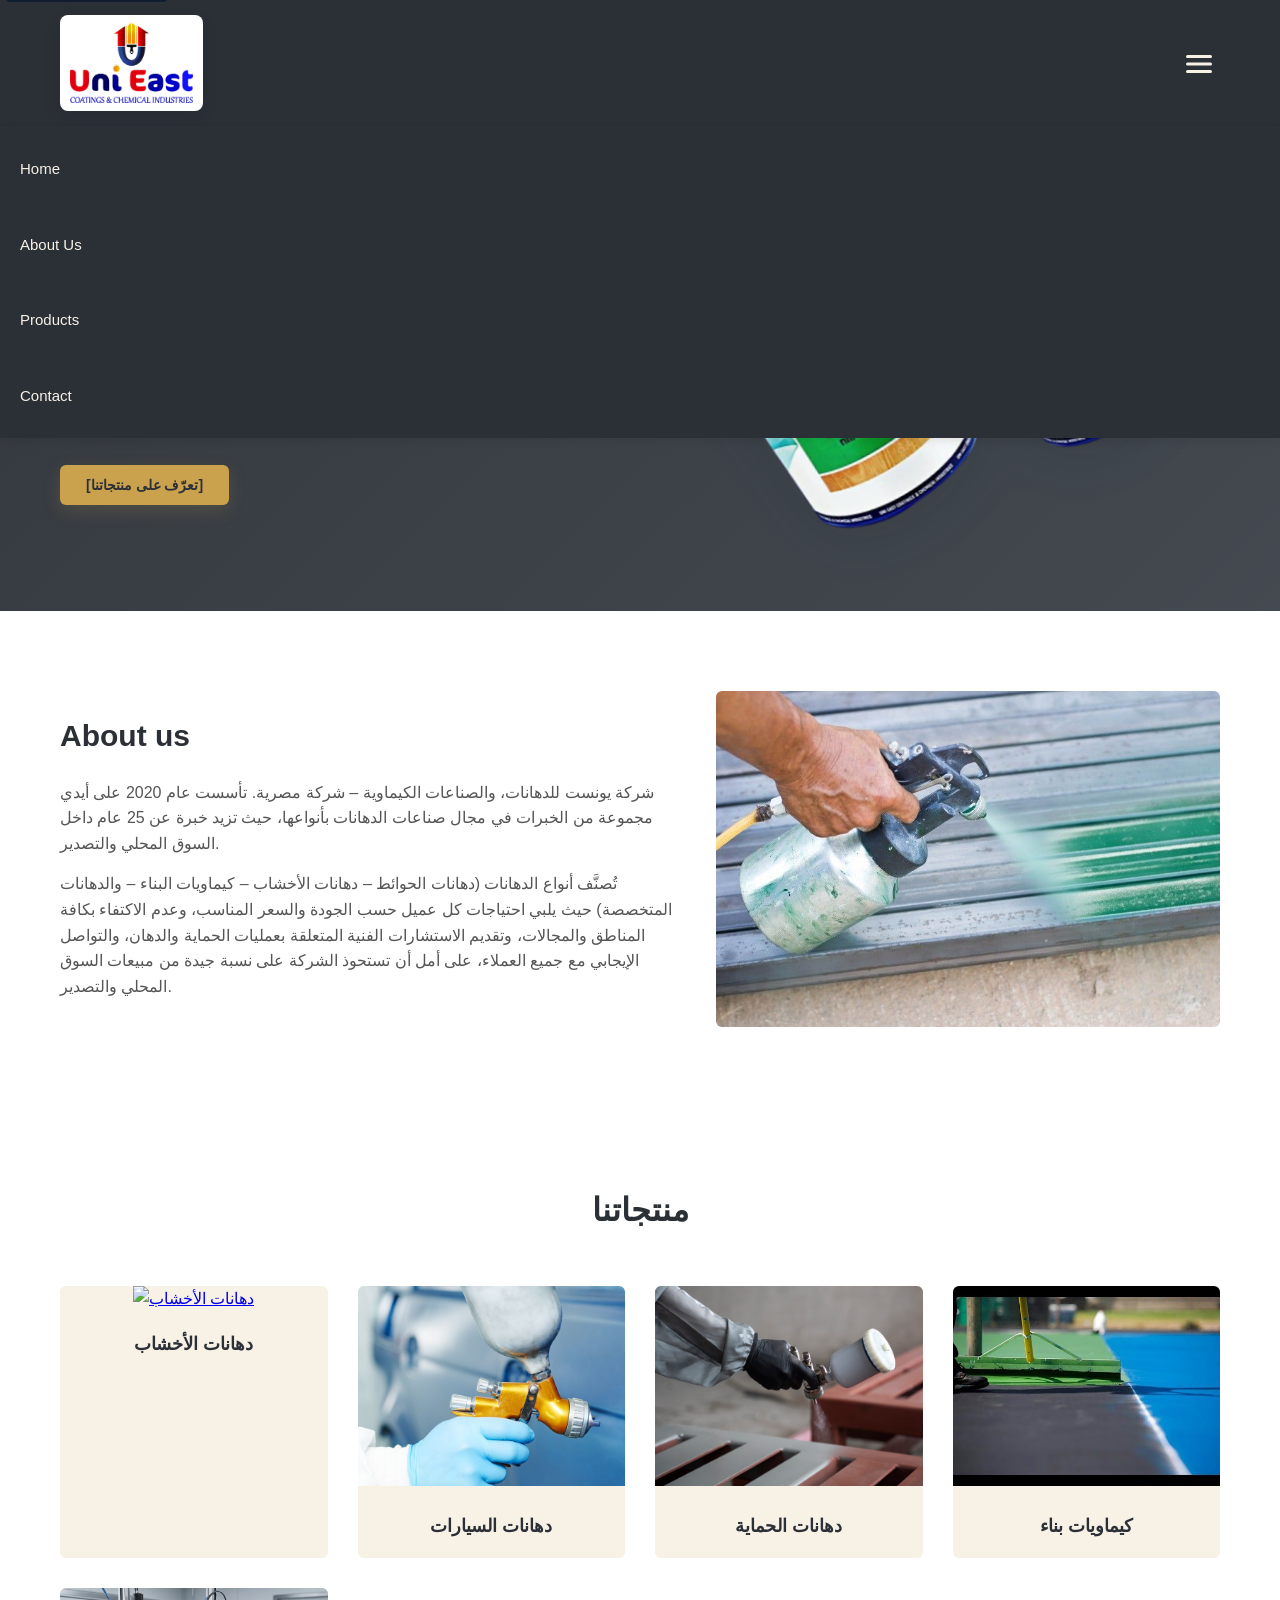
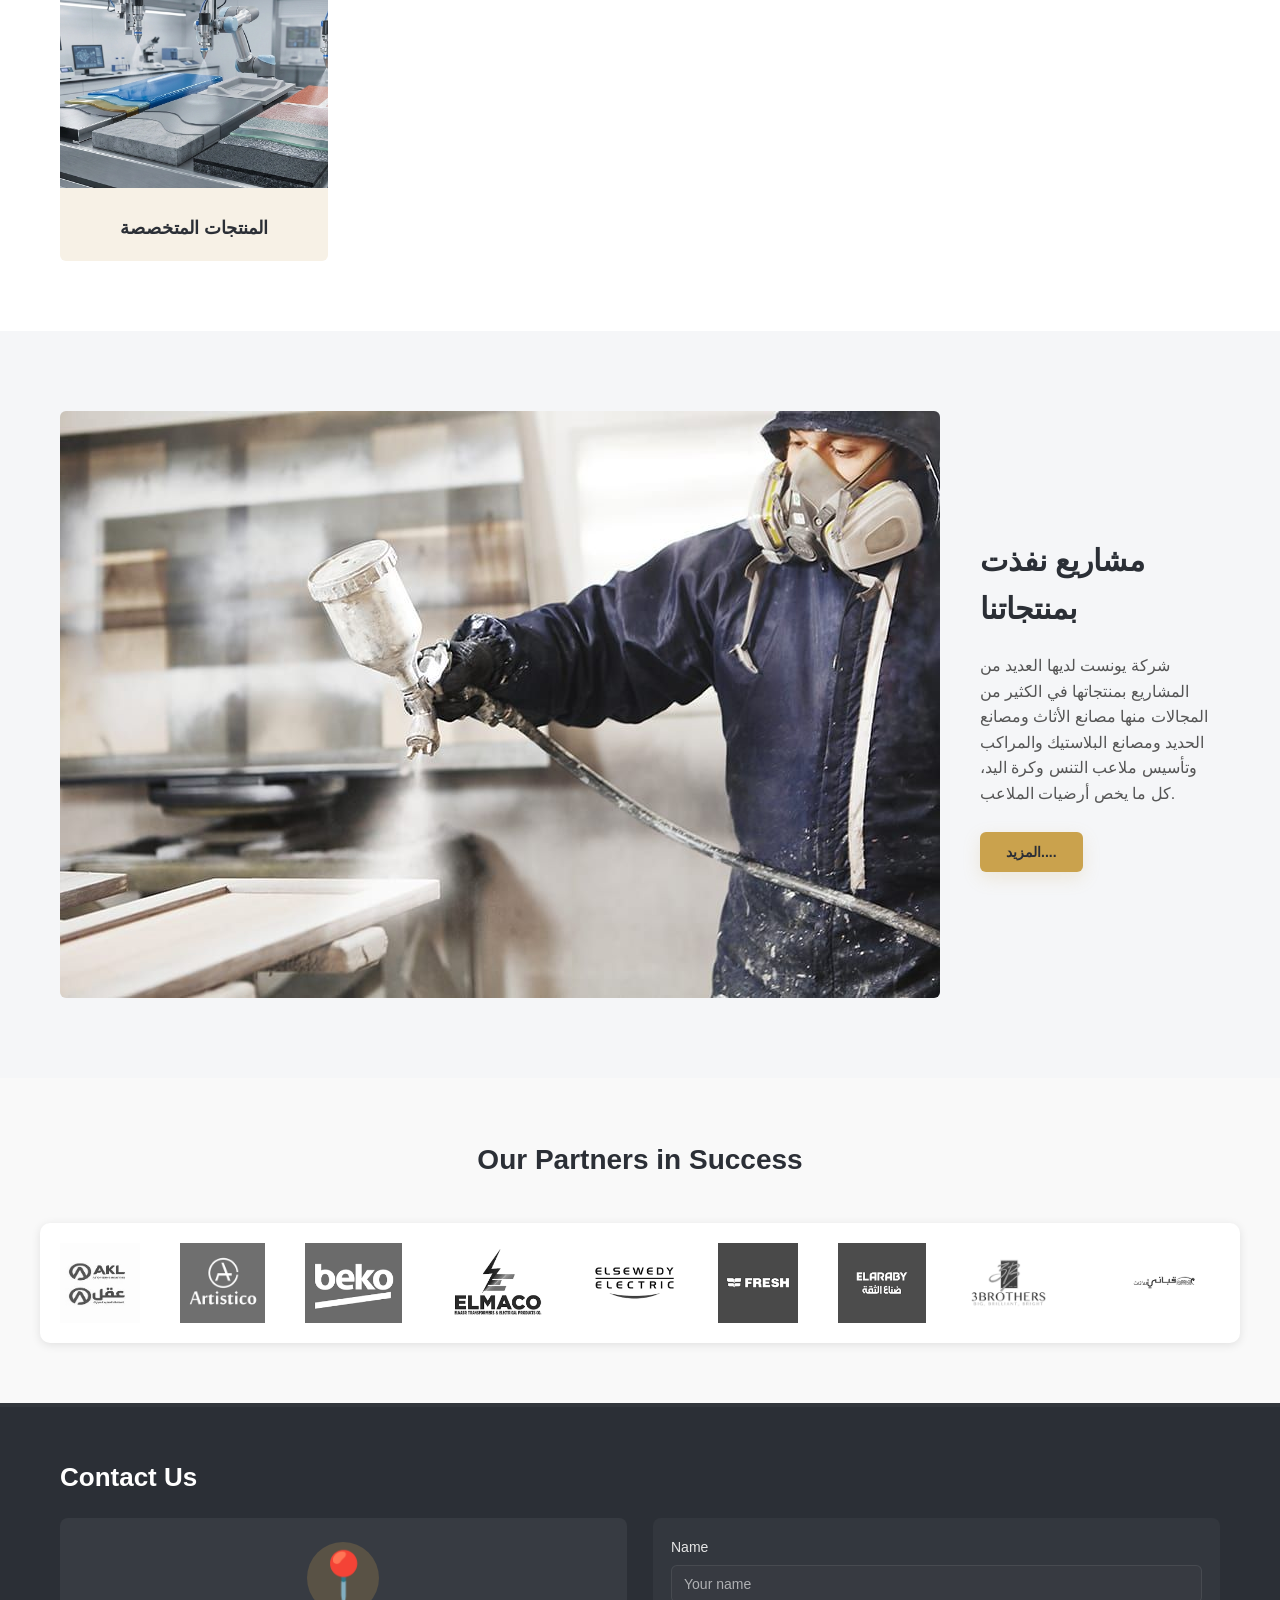
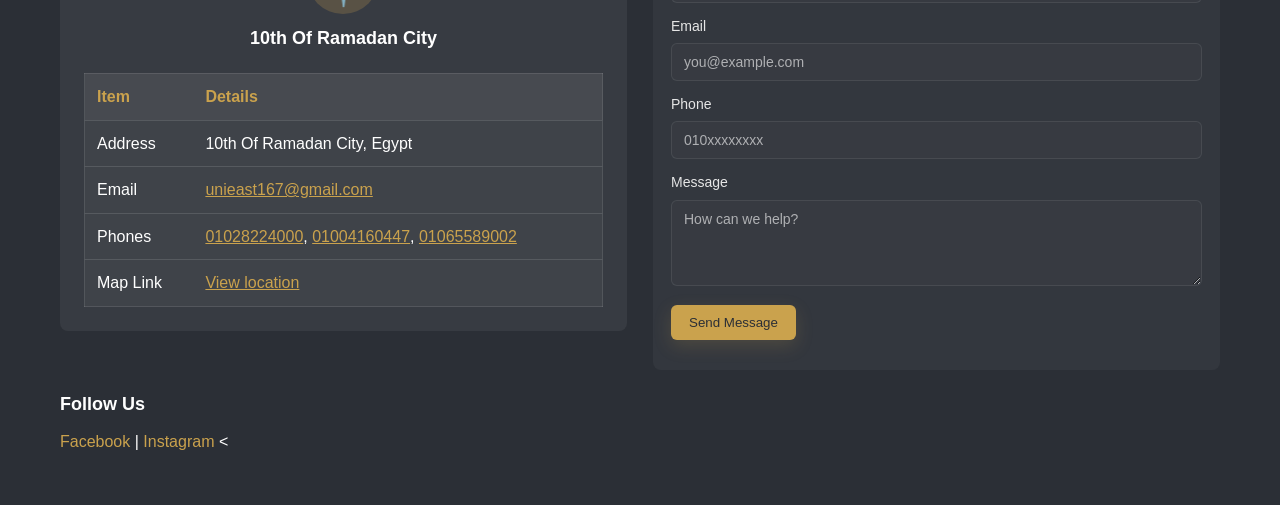
==== index.html @ 97e40944 "Initial commit" ====
<!DOCTYPE html>
<html lang="en">
<head>
    <meta charset="UTF-8">
    <meta name="viewport" content="width=device-width, initial-scale=1.0">
    <title>Unieast|coating & chemical Industrial</title>
    <link rel="stylesheet" href="style.css">
    <script src="js.js" defer></script>
</head>
<body>
    <!-- Navbar -->
    <header class="navbar">
        <div class="logo">
            <a href="index.html"><img src="images/logouni.png" alt="FusionTech Logo"></a>
        </div>
        <button class="menu-toggle" aria-expanded="false" aria-label="Toggle navigation menu">
            <span class="hamburger" aria-hidden="true">
                <span></span>
                <span></span>
                <span></span>
            </span>
        </button>
        <ul>
            <li><a href="#home">Home</a></li>
            <li><a href="#about">About Us</a></li>
            <li><a href="product.html">Products</a></li>
            <li><a href="#contact">Contact</a></li>
        </ul>
    </header>

    </header>

    <!-- Hero Section -->
    <main class="hero" id="home">
        <div class="hero-text">
            <h1>الجوده كما  <span class="highlight">يجب ان تكون</span><br>اختيارك المثالي <span class="highlight">لدهانات تلبي رغبتك</span></h1>
            <p>اكتشف مجموعة منتجاتنا المتخصصة في دهانات الأخشاب، أنظمة الحماية، وكيماويات البناءوالدهانات المتخصصة عالية الجودةالتي تقدم حلولاً متقدمة لضمان الجمال، المتانة، وحماية تدوم لسنوات.</p>
            <button class="buy-btn"><a href="product.html">[تعرّف على منتجاتنا]</a></button>
        </div>
        <div class="hero-image">
            <img src="images/pastel-removebg-preview.png" alt="Fashion Technology Devices">
        </div>
    </main>

    

    <!-- About Us Section -->
    <section class="about-us-section" id="about">
        <div class="about-us-container">
            <div class="about-us-text">
                <h2>About us</h2>
                <p>شركة يونست للدهانات، والصناعات الكيماوية – شركة مصرية.
تأسست عام 2020 على أيدي مجموعة من الخبرات في مجال صناعات الدهانات بأنواعها، حيث تزيد خبرة عن 25 عام داخل السوق المحلي والتصدير.</p>
                <p>تُصنَّف أنواع الدهانات (دهانات الحوائط – دهانات الأخشاب – كيماويات البناء – والدهانات المتخصصة) حيث يلبي احتياجات كل عميل حسب الجودة والسعر المناسب، وعدم الاكتفاء بكافة المناطق والمجالات، وتقديم الاستشارات الفنية المتعلقة بعمليات الحماية والدهان، والتواصل الإيجابي مع جميع العملاء، على أمل أن تستحوذ الشركة على نسبة جيدة من مبيعات السوق المحلي والتصدير.</p>
            </div>
            <div class="about-us-image">
                <img src="images/f25d4030540dc93a98a4c806cddb51f0.jpg" alt="About Unieast">
            </div>
        </div>
    </section>

    <!-- Categories Section -->   
    <section class="categories-section" id="products">
        <h2>منتجاتنا</h2>
        <div class="categories-grid">
            <div class="category">
                <a href="wood.html"><img src="images/vertical-shot-person-painting-wooden-pallet-with-brush.jpg" alt="دهانات الأخشاب"></a>
                <h3><a href="wood.html">دهانات الأخشاب</a></h3>
            </div>
            <div class="category">
                <a href="carcoating.html"><img src="images/eca2cfa81c137206b622c0963bd0885d.jpg" alt="دهانات الحماية"></a>
                <h3><a href="carcoating.html">دهانات السيارات</a></h3>
            </div>
            <div class="category">
                <a href="protective.html"><img src="images/steel paint.jpg" alt="دهانات السيارات"></a>
                <h3><a href="car.html">دهانات الحماية</a></h3>
            </div>
            <div class="category">
                <a href="chemecal.html"><img src="images/tennis.jpg" alt="كيماويات بناء"></a>
                <h3><a href="chemecal.html">كيماويات بناء</a></h3>
            </div>
            <div class="category">
                <a href="specialize.html"><img src="images/specialize .png" alt="المنتجات المتخصصة"></a>
                <h3><a href="specialize.html">المنتجات المتخصصة</a></h3>
            </div>
        </div>
    </section>

    <section class="vision-and-mission">
        <div class="vision-mission-container">
            <img src="images/898225d39861a1b56655179688d4b474.jpg" alt="Vision and Mission Image">
            <div class="text-container">
                <h2>مشاريع نفذت بمنتجاتنا</h2>
                <p>شركة يونست لديها العديد من المشاريع بمنتجاتها في الكثير من المجالات منها مصانع الأثاث ومصانع الحديد ومصانع البلاستيك والمراكب وتأسيس ملاعب التنس وكرة اليد، كل ما يخص أرضيات الملاعب.</p>
                <button class="buy-btn"><a href="projects.html">المزيد.... </a></button>
            </div>
        </div>
    </section>

    <!-- Partners Section -->
    <section class="partners-section">
        <h2>Our Partners in Success</h2>
        <div class="slider-container">
            <div class="slider">
                <div class="slide-track">
                    <img src="images/akljpg.jpg" alt="Partner 1">
                    <img src="images/artest.png" alt="Partner 2">
                    <img src="images/beko.png" alt="Partner 3">
                    <img src="images/elmaco.png" alt="Partner 4">
                    <img src="images/elswedy.png" alt="Partner 5">
                    <img src="images/fresh.png" alt="Partner 6">
                    <img src="images/elaraby.png" alt="Partner 7">
                    <img src="images/3brothers.png" alt="Partner 8">
                    <img src="images/kabany.png" alt="Partner 9">
                    <img src="images/living in .png" alt="Partner 10">
                    <!-- Duplicate for seamless loop -->
                    <img src="images/partener .jpg" alt="Partner 1">
                </div>
            </div>
        </div>
    </section>
    <!-- Footer -->
    <footer class="contact-section" id="contact">
        <h2>Contact Us</h2>
        <div class="footer-contact-grid">
            <div class="footer-map">
                <div class="location-pin">
                    <span>📍</span>
                    <p>10th Of Ramadan City</p>
                </div>
                <div class="locations-table-wrapper">
                    <table class="locations-table">
                        <thead>
                            <tr>
                                <th>Item</th>
                                <th>Details</th>
                            </tr>
                        </thead>
                        <tbody>
                            <tr>
                                <td>Address</td>
                                <td>10th Of Ramadan City, Egypt</td>
                            </tr>
                            <tr>
                                <td>Email</td>
                                <td><a href="mailto:unieast167@gmail.com">unieast167@gmail.com</a></td>
                            </tr>
                            <tr>
                                <td>Phones</td>
                                <td><a href="tel:+201028224000">01028224000</a>, <a href="tel:+201004160447">01004160447</a>, <a href="tel:+201065589002">01065589002</a></td>
                            </tr>
                            <tr>
                                <td>Map Link</td>
                                <td><a id="viewLocationLink" href="https://maps.app.goo.gl/Qn5R7rCr9Xt1xeTC9?g_st=iw" target="_blank" rel="noopener noreferrer">View location</a></td>
                            </tr>
                        </tbody>
                    </table>
                </div>
            </div>

            <div class="contact-form">
                <form id="contactForm" novalidate>
                    <div class="form-row">
                        <label for="name">Name</label>
                        <input type="text" id="name" name="name" placeholder="Your name" required>
                    </div>
                    <div class="form-row">
                        <label for="email">Email</label>
                        <input type="email" id="email" name="email" placeholder="you@example.com" required>
                    </div>
                    <div class="form-row">
                        <label for="phone">Phone</label>
                        <input type="tel" id="phone" name="phone" placeholder="010xxxxxxxx" required>
                    </div>
                    <div class="form-row">
                        <label for="message">Message</label>
                        <textarea id="message" name="message" rows="4" placeholder="How can we help?" required></textarea>
                    </div>
                    <div class="form-row">
                        <button type="submit" class="buy-btn">Send Message</button>
                        <span id="formMsg" aria-live="polite" style="margin-left:12px;color:#fff"></span>
                    </div>
                </form>
            </div>
        </div>
        <div class="social-media">
            <h3>Follow Us</h3>
            <a href="https://www.facebook.com/share/1LG1nim7bq/?mibextid=wwXIfr" target="_blank" aria-label="Facebook Page">Facebook</a> |
            <a href="https://www.instagram.com/uni.east" target="_blank" aria-label="Instagram Page">Instagram</a>
        <
    </footer>
</body>
</html>
---- style.css ----
/* =======================
   RESET & BASE
======================= */
* {
    margin: 0;
    padding: 0;
    box-sizing: border-box;
    font-family: 'Segoe UI', Tahoma, Geneva, Verdana, sans-serif;
}

html {
    scroll-behavior: smooth;
}

body {
    background-color: var(--bg);
    color: var(--text);
    line-height: 1.6;
    padding-top: 5rem; /* Account for fixed navbar */
}

/* Theme variables (Classic Gold & Navy) */
:root {
    /* Warm Industrial palette for a professional, business tone */
    --primary: #2B2F36; /* deep slate */
    --accent: #CAA24D;  /* logo gold (unchanged) */
    --surface: #F7F1E6; /* warm surface */
    --bg: #FBFAF8;      /* soft off-white background */
    --text: #222427;    /* warm dark text */
    --muted: #7A7F84;   /* muted neutral */
}

/* =======================
   NAVBAR
======================= */
.navbar {
    position: fixed;
    top: 0;
    left: 0;
    width: 100%;
    display: flex;
    justify-content: space-between;
    align-items: center;
    padding: 0.9375rem 3.75rem;
    background-color: var(--primary);
    z-index: 1000;
}

.logo {
    display: flex;
    align-items: center;
}

.logo img {
    height: 96px;
    background: #ffffff; /* white frame for logo clarity */
    padding: 8px 10px;
    border-radius: 8px;
    box-shadow: 0 6px 18px rgba(11,26,36,0.08);
    display: block;
}

.logo a {
    text-decoration: none;
}

.navbar ul {
    list-style: none;
    display: flex;
    gap: 30px;
}

.navbar ul li a {
    color: var(--surface);
    text-decoration: none;
    font-size: 15px;
    font-weight: 500;
    transition: color 0.3s ease;
}

.navbar ul li a:hover {
    color: var(--accent);
}

.navbar ul li a.active {
    color: var(--surface);
    font-weight: 600;
}

.navbar {
    box-shadow: 0 2px 14px rgba(33,37,41,0.08);
}

/* Mobile menu toggle */
.menu-toggle {
    display: none;
    background: none;
    border: none;
    color: var(--surface);
    font-size: 24px;
    cursor: pointer;
    padding: 10px;
}

/* Hamburger icon */
.menu-toggle {
    display: inline-flex;
    align-items: center;
    justify-content: center;
    width: 44px;
    height: 44px;
    background: transparent;
}
.menu-toggle .hamburger {
    display: inline-block;
    width: 26px;
    height: 18px;
    position: relative;
}
.menu-toggle .hamburger span {
    position: absolute;
    left: 0;
    right: 0;
    height: 3px;
    background: var(--surface);
    border-radius: 2px;
    transition: transform 0.25s ease, top 0.25s ease, opacity 0.25s ease;
}
.menu-toggle .hamburger span:nth-child(1) { top: 0; }
.menu-toggle .hamburger span:nth-child(2) { top: 50%; transform: translateY(-50%); }
.menu-toggle .hamburger span:nth-child(3) { bottom: 0; }

/* Open -> X */
.menu-toggle.open .hamburger span:nth-child(1) {
    top: 50%; transform: translateY(-50%) rotate(45deg);
}
.menu-toggle.open .hamburger span:nth-child(2) {
    opacity: 0;
}
.menu-toggle.open .hamburger span:nth-child(3) {
    top: 50%; transform: translateY(-50%) rotate(-45deg);
}

.mobile-menu {
    display: none;
    flex-direction: column;
    position: absolute;
    top: 100%;
    left: 0;
    width: 100%;
    background-color: var(--primary);
    padding: 20px;
    box-shadow: 0 2px 10px rgba(0,0,0,0.1);
}

.mobile-menu.active {
    display: flex;
}

.mobile-menu li {
    margin: 10px 0;
}

/* Mobile responsive navbar */
@media (max-width: 768px) {
    .navbar {
        padding: 10px 20px;
    }

    .navbar ul {
        display: none;
    }

    .menu-toggle {
        display: block;
    }

    .mobile-menu {
        display: none;
    }

    .mobile-menu.active {
        display: flex;
    }

    .categories-page {
        padding: 50px 20px;
    }

    .categories-page h2 {
        font-size: 28px;
        margin-bottom: 30px;
    }

    .categories-grid {
        grid-template-columns: 1fr;
        gap: 20px;
    }
}

/* =======================
   HEADER NAV (for other pages)
======================= */
header {
    background-color: var(--primary);
    padding: 15px 60px;
}

nav ul {
    list-style: none;
    display: flex;
    gap: 30px;
    justify-content: center;
}

nav ul li a {
    color: #ffffff;
    text-decoration: none;
    font-size: 15px;
    font-weight: 500;
    transition: color 0.3s ease;
}

nav ul li a:hover {
    color: #caa24d;
}

/* =======================
   HERO SECTION
======================= */
.hero {
    display: flex;
    align-items: center;
    justify-content: space-between;
    padding: 5rem 3.75rem;
    background: linear-gradient(135deg, rgba(43,47,54,0.96) 0%, rgba(58,64,71,0.95) 100%);
    color: #ffffff;
}

.hero-text {
    max-width: 55%;
    opacity: 0;
    animation: fadeUp 1s ease forwards;
}

.hero-text h1 {
    font-size: 42px;
    margin-bottom: 20px;
    line-height: 1.2;
    font-weight: 700;
    letter-spacing: -0.2px;
}

.highlight {
    color: var(--accent);
}

.hero-text p {
    font-size: 16px;
    margin-bottom: 30px;
    color: rgba(255,255,255,0.9);
    max-width: 60ch;
}

.hero-image {
    opacity: 0;
    animation: fadeUp 1.2s ease forwards;
}

.hero-image img {
    max-width: 100%;
    height: auto;
}

/* Hero image subtle floating animation for a professional look */
.hero-image {
    perspective: 1200px;
    display: flex;
    align-items: center;
    justify-content: center;
}

.hero-image img {
    --ty: 0px; /* animated translateY */
    --r: -12deg; /* base rotate */
    transform-origin: 50% 50%;
    transform: translateY(var(--ty)) rotate(var(--r));
    will-change: transform;
    transition: transform 220ms ease;
    filter: drop-shadow(0 18px 32px rgba(11,26,36,0.12));
    animation: hero-float 6s ease-in-out infinite;
}

@keyframes hero-float {
    0% {
        --ty: 0px;
        --r: -12deg;
    }
    50% {
        --ty: -14px;
        --r: -6deg;
    }
    100% {
        --ty: 0px;
        --r: -12deg;
    }
}

/* Pause animation and add subtle lift on hover/focus for desktop */
.hero-image:hover img,
.hero-image:focus-within img {
    animation-play-state: paused;
    transform: translateY(-10px) rotate(-6deg) scale(1.02);
}

/* Respect user preference for reduced motion */
@media (prefers-reduced-motion: reduce) {
    .hero-image img {
        animation: none;
        transition: none;
    }
}

/* Disable heavy animations on small screens for performance */
@media (max-width: 768px) {
    .hero-image img {
        animation: none;
        transform: none;
        filter: none;
    }
}

/* =======================
   PAGE HEADERS
======================= */
body > h1 {
    text-align: center;
    font-size: 36px;
    margin: 40px 0 20px;
    color: var(--primary);
}

/* =======================
   ABOUT US SECTION
======================= */
.about-section {
    padding: 80px 60px;
    background-color: #ffffff;
}

.about-container {
    display: flex;
    gap: 40px;
    align-items: center;
    opacity: 0;
    animation: fadeUp 1s ease forwards;
}

.about-text {
    width: 55%;
}

.about-text h2 {
    font-size: 30px;
    margin-bottom: 20px;
    color: var(--primary);
}

.about-text p {
    font-size: 16px;
    margin-bottom: 15px;
    color: #555;
}

.about-image {
    width: 45%;
}

.about-image img {
    width: 100%;
    border-radius: 6px;
}

/* =======================
   ABOUT US SECTION
======================= */
.about-us-section {
    padding: 5rem 3.75rem;
    background-color: #ffffff;
}

.about-us-container {
    display: flex;
    gap: 40px;
    align-items: center;
    opacity: 0;
    animation: fadeUp 1s ease forwards;
}

.about-us-text {
    width: 55%;
}

.about-us-text h2 {
    font-size: 30px;
    margin-bottom: 20px;
    color: var(--primary);
}

.about-us-text p {
    font-size: 16px;
    margin-bottom: 15px;
    color: #555;
}

.about-us-image {
    width: 45%;
}

.about-us-image img {
    width: 100%;
    border-radius: 6px;
}

/* =======================
   BUTTONS
======================= */
.buy-btn {
    background-color: var(--accent);
    border: none;
    padding: 12px 26px;
    border-radius: 6px;
    cursor: pointer;
    transition: transform 0.22s ease, box-shadow 0.22s ease;
    box-shadow: 0 6px 18px rgba(202,162,77,0.18);
}

.buy-btn a {
    text-decoration: none;
    color: var(--primary);
    font-weight: 700;
    font-size: 14px;
}

.buy-btn:hover {
    transform: translateY(-2px);
    box-shadow: 0 10px 24px rgba(202,162,77,0.18);
}

.buy-btn:hover {
    transform: translateY(-2px);
    box-shadow: 0 6px 15px rgba(0, 0, 0, 0.25);
}

/* =======================
CATEGORIES
======================= */
.categories-section {
    padding: 4.375rem 3.75rem;
    background-color: #ffffff;
}

.categories-section h2 {
    text-align: center;
    font-size: 32px;
    margin-bottom: 50px;
    color: var(--primary);
}

.categories-grid {
    display: grid;
    grid-template-columns: repeat(auto-fit, minmax(230px, 1fr));
    gap: 30px;
}

.category {
    background-color: var(--surface);
    border-radius: 6px;
    overflow: hidden;
    text-align: center;
    opacity: 0;
    animation: fadeUp 1s ease forwards;
    transition: transform 0.3s ease, box-shadow 0.3s ease;
}

.category:hover {
    transform: translateY(-6px);
    box-shadow: 0 10px 25px rgba(0, 0, 0, 0.1);
}

.category img {
    width: 100%;
    height: 200px;
    object-fit: cover;
    transition: transform 0.4s ease;
}

.category:hover img {
    transform: scale(1.05);
}

.category h3 {
    padding: 18px;
    font-size: 18px;
}

.category h3 a {
    text-decoration: none;
    color: var(--primary);
    font-weight: 600;
}

/* =======================
CATEGORIES PAGE
======================= */
.categories-page {
    padding: 70px 60px;
    background-color: #ffffff;
}

.categories-page h2 {
    text-align: center;
    font-size: 32px;
    margin-bottom: 50px;
    color: var(--primary);
}

/* =======================
VISION & PROJECTS
======================= */
.vision-and-mission {
    background-color: #f5f6f8;
    padding: 5rem 3.75rem;
}

.vision-mission-container {
    display: flex;
    gap: 40px;
    align-items: center;
    opacity: 0;
    animation: fadeUp 1.1s ease forwards;
}

.vision-mission-container img {
    max-width: 100%;
    height: auto;
    border-radius: 6px;
}

.text-container {
    width: 55%;
}

.text-container h2 {
    font-size: 30px;
    margin-bottom: 20px;
    color: var(--primary);
}

.text-container p {
    font-size: 16px;
    margin-bottom: 25px;
    color: #555;
}

/* =======================
FOOTER
======================= */
.contact-section {
    background-color: var(--primary);
    color: #ffffff;
    padding: 3.125rem 3.75rem;
    border-top: 4px solid rgba(255,255,255,0.03);
}

.contact-section h2 {
    font-size: 26px;
    margin-bottom: 20px;
}

.contact-info p {
    margin-bottom: 8px;
    font-size: 14px;
}

.social-media {
    margin-top: 20px;
}

.social-media h3 {
    margin-bottom: 10px;
    font-size: 18px;
}

.social-media a {
    color: var(--accent);
    text-decoration: none;
    font-weight: 500;
}

.social-media a:hover {
    text-decoration: underline;
}

/* Footer contact grid: map + form */
.footer-contact-grid {
    display: grid;
    grid-template-columns: 1fr 1fr;
    gap: 26px;
    align-items: start;
    align-content: start;
}
.footer-map {
    display: flex;
    flex-direction: column;
    align-items: center;
    justify-content: center;
    background: rgba(255, 255, 255, 0.06);
    border-radius: 8px;
    padding: 24px;
    min-height: 260px;
}
.location-pin {
    display: flex;
    flex-direction: column;
    align-items: center;
    justify-content: center;
    gap: 10px;
    text-align: center;
    margin-bottom: 20px;
}
.location-pin span {
    font-size: 52px;
    display: inline-flex;
    align-items: center;
    justify-content: center;
    width: 72px;
    height: 72px;
    border-radius: 50%;
    background: rgba(202, 162, 77, 0.23);
}
.location-pin p {
    margin: 0;
    font-size: 18px;
    font-weight: 700;
    color: #ffffff;
}
.locations-table-wrapper {
    width: 100%;
    overflow-x: auto;
}
.locations-table {
    width: 100%;
    border-collapse: collapse;
    background: rgba(255, 255, 255, 0.04);
    border: 1px solid rgba(255, 255, 255, 0.1);
}
.locations-table th,
.locations-table td {
    padding: 10px 12px;
    border-bottom: 1px solid rgba(255, 255, 255, 0.12);
    color: #fff;
    text-align: left;
}
.locations-table th {
    font-weight: 700;
    color: #caa24d;
    background: rgba(255, 255, 255, 0.04);
}
.locations-table tbody tr:last-child td {
    border-bottom: none;
}
.locations-table a {
    color: #caa24d;
}
.locations-table a:hover {
    text-decoration: underline;
}
.map-wrapper { position: relative; }
.locate-btn {
    position: absolute;
    right: 12px;
    bottom: 12px;
    background: var(--accent);
    color: var(--primary);
    border: none;
    padding: 8px 12px;
    border-radius: 6px;
    cursor: pointer;
    font-weight: 600;
}
.locate-btn:active { transform: translateY(1px); }
.locate-btn[disabled] { opacity: 0.6; cursor: default; }
.contact-form {
    background: rgba(255,255,255,0.04);
    padding: 18px;
    border-radius: 8px;
}
.contact-form .form-row {
    margin-bottom: 12px;
}
.contact-form label {
    display: block;
    margin-bottom: 6px;
    color: #e6e6e6;
    font-size: 14px;
}
.contact-form input,
.contact-form textarea {
    width: 100%;
    padding: 10px 12px;
    border-radius: 6px;
    border: 1px solid rgba(255,255,255,0.08);
    background: rgba(255,255,255,0.02);
    color: #fff;
    font-size: 14px;
}
.contact-form input::placeholder,
.contact-form textarea::placeholder { color: rgba(255,255,255,0.6); }
.contact-form .buy-btn {
    background-color: var(--accent);
    color: var(--primary);
    padding: 10px 18px;
    border-radius: 6px;
    border: none;
}

@media (max-width: 768px) {
    .footer-contact-grid {
        grid-template-columns: 1fr;
    }
    .footer-map iframe { height: 240px; }
}

/* =======================
   ANIMATIONS
======================= */
@keyframes fadeUp {
    from {
        opacity: 0;
        transform: translateY(25px);
    }
    to {
        opacity: 1;
        transform: translateY(0);
    }
}

/* =======================
   RESPONSIVE
======================= */
@media (max-width: 992px) {
    .hero {
        flex-direction: column;
        text-align: center;
    }

    .hero-text,
    .hero-image {
        max-width: 100%;
    }

    .hero-image {
        margin-top: 40px;
    }

    .vision-mission-container {
        flex-direction: column;
    }

    .vision-mission-container img,
    .text-container {
        width: 100%;
    }

    .navbar {
        flex-direction: column;
        gap: 15px;
        padding: 10px 20px;
    }

    .logo img {
        height: 80px;
        padding: 6px 8px;
    }

    body {
        padding-top: 100px; /* Adjust for mobile */
    }

    nav ul {
        flex-direction: column;
        gap: 15px;
    }
}

/* =======================
   PRODUCTS PAGE
======================= */
.products-section {
    padding: 20px;
    max-width: 1200px;
    margin: 0 auto;
}

.product-table {
    width: 100%;
    border-collapse: collapse;
    margin: 20px 0;
    direction: rtl;
    font-size: 14px;
}

.product-table th, .product-table td {
    border: 1px solid #ddd;
    padding: 12px;
    text-align: center;
    vertical-align: middle;
}

.product-table th {
    background-color: var(--primary);
    color: #ffffff;
    font-weight: 600;
}

.product-table tr:nth-child(even) {
    background-color: #f9f9f9;
}

.product-table tr:hover {
    background-color: #f0f0f0;
}

.product-table img {
    max-width: 100px;
    height: auto;
    border-radius: 4px;
}

.product-table a {
    color: var(--accent);
    text-decoration: none;
    font-weight: 500;
}

.product-table a:hover {
    text-decoration: underline;
}

/* =======================
   INFO TABLE (for chemecal.html)
======================= */
.info-table {
    width: 100%;
    border-collapse: collapse;
    margin: 20px 0;
    direction: rtl;
    font-size: 16px;
}

.info-table th, .info-table td {
    border: 1px solid #ddd;
    padding: 15px;
    vertical-align: top;
}

.info-table th {
    background-color: var(--primary);
    color: #ffffff;
    font-weight: 600;
    width: 25%;
    text-align: right;
}

.info-table td {
    background-color: #f9f9f9;
    text-align: right;
    line-height: 1.6;
}

.info-table tr:nth-child(even) td {
    background-color: #ffffff;
}

.info-table tr:hover td {
    background-color: #f0f0f0;
}

.info-table img {
    max-width: 200px;
    height: auto;
    margin: 5px;
    border-radius: 4px;
}

.info-table a {
    color: var(--accent);
    text-decoration: none;
    font-weight: 500;
}

.info-table a:hover {
    text-decoration: underline;
}

/* =======================
   PROJECTS GALLERY
======================= */
.projects-section {
    padding: 20px;
    max-width: 1200px;
    margin: 0 auto;
}

.projects-table {
    width: 100%;
    border-collapse: collapse;
    margin: 20px 0;
}

.projects-table td {
    padding: 10px;
    text-align: center;
    border: none;
}

.projects-table img {
    width: 200px;
    height: 150px;
    object-fit: cover;
    border-radius: 8px;
    transition: transform 0.3s ease, box-shadow 0.3s ease;
}

.projects-table img:hover {
    transform: scale(1.05);
    box-shadow: 0 4px 15px rgba(0, 0, 0, 0.2);
}

/* Responsive */
@media (max-width: 768px) {
    .projects-table td {
        display: block;
        width: 100%;
        padding: 5px;
    }

    .projects-table img {
        width: 100%;
        max-width: 300px;
    }
}

/* =======================
   PARTNERS SLIDER
======================= */
.partners-section {
    padding: 3.75rem 1.25rem;
    background-color: #f9f9f9;
    text-align: center;
}

.partners-section h2 {
    font-size: 28px;
    margin-bottom: 40px;
    color: var(--primary);
    font-weight: 600;
}

.slider-container {
    max-width: 1200px;
    margin: 0 auto;
    background-color: #ffffff;
    border-radius: 10px;
    box-shadow: 0 2px 10px rgba(0, 0, 0, 0.1);
    overflow: hidden;
    padding: 20px 0;
}

.slider {
    width: 100%;
    overflow: hidden;
}

.slide-track {
    display: flex;
    animation: scroll 40s linear infinite;
}

.slide-track:hover {
    animation-play-state: paused;
}

.slide-track img {
    width: 150px;
    height: 80px;
    object-fit: contain;
    margin: 0 20px;
    transition: transform 0.3s ease;
    filter: grayscale(100%);
}

.slide-track img:hover {
    transform: scale(1.1);
    filter: grayscale(0%);
}

@keyframes scroll {
    0% {
        transform: translateX(0);
    }
    100% {
        transform: translateX(-50%);
    }
}

/* Responsive */
@media (max-width: 768px) {
    .slide-track img {
        width: 120px;
        height: 60px;
        margin: 0 15px;
    }

    .partners-section h2 {
        font-size: 24px;
    }
}

/* Mobile adjustments */
@media (max-width: 480px) {
    .hero {
        padding: 2rem 1rem;
    }

    .hero-text h1 {
        font-size: 2rem;
    }

    .navbar {
        padding: 0.5rem 1rem;
    }

    .logo img {
        height: 64px;
        padding: 4px 6px;
    }

    .about-us-section,
    .categories-section,
    .vision-and-mission,
    .contact-section {
        padding: 2rem 1rem;
    }

    .categories-grid {
        grid-template-columns: 1fr;
    }

    .partners-section {
        padding: 2rem 1rem;
    }

    .categories-page {
        padding: 30px 10px;
    }

    .categories-page h2 {
        font-size: 24px;
        margin-bottom: 20px;
    }
}

/* =======================
   PRODUCTS TABLE (for chemecal.html)
======================= */
.products-table {
    padding: 40px 60px;
    background-color: #ffffff;
}

.products-table h2 {
    text-align: center;
    font-size: 32px;
    margin-bottom: 30px;
    color: #0f1e2e;
}

.products-table img {
    display: block;
    margin: 20px auto;
    max-width: 400px;
    width: 100%;
    border-radius: 8px;
    box-shadow: 0 4px 8px rgba(0, 0, 0, 0.1);
}

.products-table table {
    width: 100%;
    border-collapse: collapse;
    margin: 20px auto;
    direction: rtl;
    font-size: 16px;
    box-shadow: 0 4px 8px rgba(0, 0, 0, 0.1);
    border-radius: 8px;
    overflow: hidden;
}

.products-table th, .products-table td {
    border: 1px solid #ddd;
    padding: 15px;
    vertical-align: top;
    text-align: right;
}

.products-table th {
    background-color: var(--primary);
    color: #ffffff;
    font-weight: 600;
    font-size: 18px;
}

.products-table td {
    background-color: #f9f9f9;
    line-height: 1.6;
    color: #333;
}

.products-table tr:nth-child(even) td {
    background-color: #ffffff;
}

.products-table tr:hover td {
    background-color: #f0f0f0;
    transition: background-color 0.3s ease;
}

/* Responsive for products table */
@media (max-width: 768px) {
    .products-table {
        padding: 20px;
    }

    .products-table h2 {
        font-size: 28px;
    }

    .products-table table {
        font-size: 14px;
    }

    .products-table th, .products-table td {
        padding: 10px;
    }

    .products-table th {
        font-size: 16px;
    }
}
.specialize-table {
    width: 100%;
    border-collapse: collapse;
    margin: 40px auto; /* Center the table and add spacing */
    direction: rtl; /* RTL support for Arabic text */
    font-size: 16px;
    box-shadow: 0 4px 8px rgba(0, 0, 0, 0.1); /* Subtle shadow for depth */
    border-radius: 8px; /* Rounded corners */
    overflow: hidden; /* Ensure rounded corners apply */
}

.specialize-table th, .specialize-table td {
    border: 1px solid #ddd;
    padding: 15px;
    vertical-align: top;
    text-align: right; /* Right-align for RTL */
}

.specialize-table th {
    background-color: #0f1e2e; /* Dark header matching your navbar */
    color: #ffffff;
    font-weight: 600;
    font-size: 18px;
}

.specialize-table td {
    background-color: #f9f9f9; /* Light background for readability */
    line-height: 1.6;
    color: #333;
}

.specialize-table tr:nth-child(even) td {
    background-color: #ffffff; /* Alternating rows for better scanning */
}

.specialize-table tr:hover td {
    background-color: #f0f0f0; /* Hover effect for interactivity */
    transition: background-color 0.3s ease;
}

/* Responsive design for mobile */
@media (max-width: 768px) {
    .specialize-table {
        font-size: 14px; /* Smaller font on mobile */
    }
    
    .specialize-table th, .specialize-table td {
        padding: 10px; /* Reduce padding on small screens */
    }
    
    .specialize-table th {
        font-size: 16px;
    }
}

/* Style the page header */
body > h2 {
    text-align: center;
    font-size: 36px;
    margin: 60px 0 20px; /* Spacing from navbar and table */
    color: var(--primary); /* Match site colors */
    font-weight: 700;
}

/* =======================
   IMAGE ZOOM MODAL
======================= */
.modal {
    display: none;
    position: fixed;
    z-index: 2000;
    left: 0;
    top: 0;
    width: 100%;
    height: 100%;
    background-color: rgba(0, 0, 0, 0.9);
    justify-content: center;
    align-items: center;
}

.modal-content {
    max-width: 90%;
    max-height: 90%;
    object-fit: contain;
}

.close {
    position: absolute;
    top: 15px;
    right: 35px;
    color: #f1f1f1;
    font-size: 40px;
    font-weight: bold;
    cursor: pointer;
}

.product-info p {
    font-size: 13px;
    color: #666;
    margin-top: 8px;
    line-height: 1.4;
}

.product-info p strong {
    color: #0f1e2e;
    font-weight: 600;
}

/* =======================
   PRODUCT CARDS
======================= */
.products-grid {
    display: grid;
    grid-template-columns: repeat(auto-fill, minmax(280px, 1fr));
    gap: 20px;
    padding: 20px;
    max-width: 1200px;
    margin: 0 auto;
}

.product-card {
    background-color: var(--surface);
    border-radius: 8px;
    box-shadow: 0 6px 20px rgba(34,36,38,0.06);
    overflow: hidden;
    transition: transform 0.28s ease, box-shadow 0.28s ease;
    direction: rtl;
}

.product-card:hover {
    transform: translateY(-5px);
    box-shadow: 0 4px 20px rgba(0, 0, 0, 0.15);
}

.product-image {
    width: 100%;
    height: 200px;
    object-fit: cover;
    cursor: pointer;
    transition: transform 0.3s ease;
}

.product-image:hover {
    transform: scale(1.05);
}

.product-info {
    padding: 16px;
}

.product-name {
    font-size: 18px;
    font-weight: 700;
    color: var(--text);
    margin-bottom: 8px;
    line-height: 1.3;
}

.product-category {
    font-size: 14px;
    color: var(--accent);
    font-weight: 500;
    margin-bottom: 12px;
    display: block;
}

.product-link {
    display: inline-block;
    background-color: var(--accent);
    color: var(--primary);
    padding: 8px 16px;
    border-radius: 4px;
    text-decoration: none;
    font-weight: 500;
    font-size: 14px;
    transition: background-color 0.3s ease;
}

.product-link:hover {
    background-color: #b8943d;
    color: #ffffff;
}

/* Mobile responsive */
@media (max-width: 768px) {
    .products-grid {
        grid-template-columns: repeat(auto-fill, minmax(250px, 1fr));
        gap: 15px;
        padding: 15px;
    }

    .product-card {
        margin: 0 auto;
    }

    .product-image {
        height: 180px;
    }

    .product-info {
        padding: 12px;
    }

    .product-name {
        font-size: 16px;
    }
}

@media (max-width: 480px) {
    .products-grid {
        grid-template-columns: 1fr;
        gap: 12px;
        padding: 10px;
    }

    .product-image {
        height: 160px;
    }

    .product-info {
        padding: 10px;
    }
}
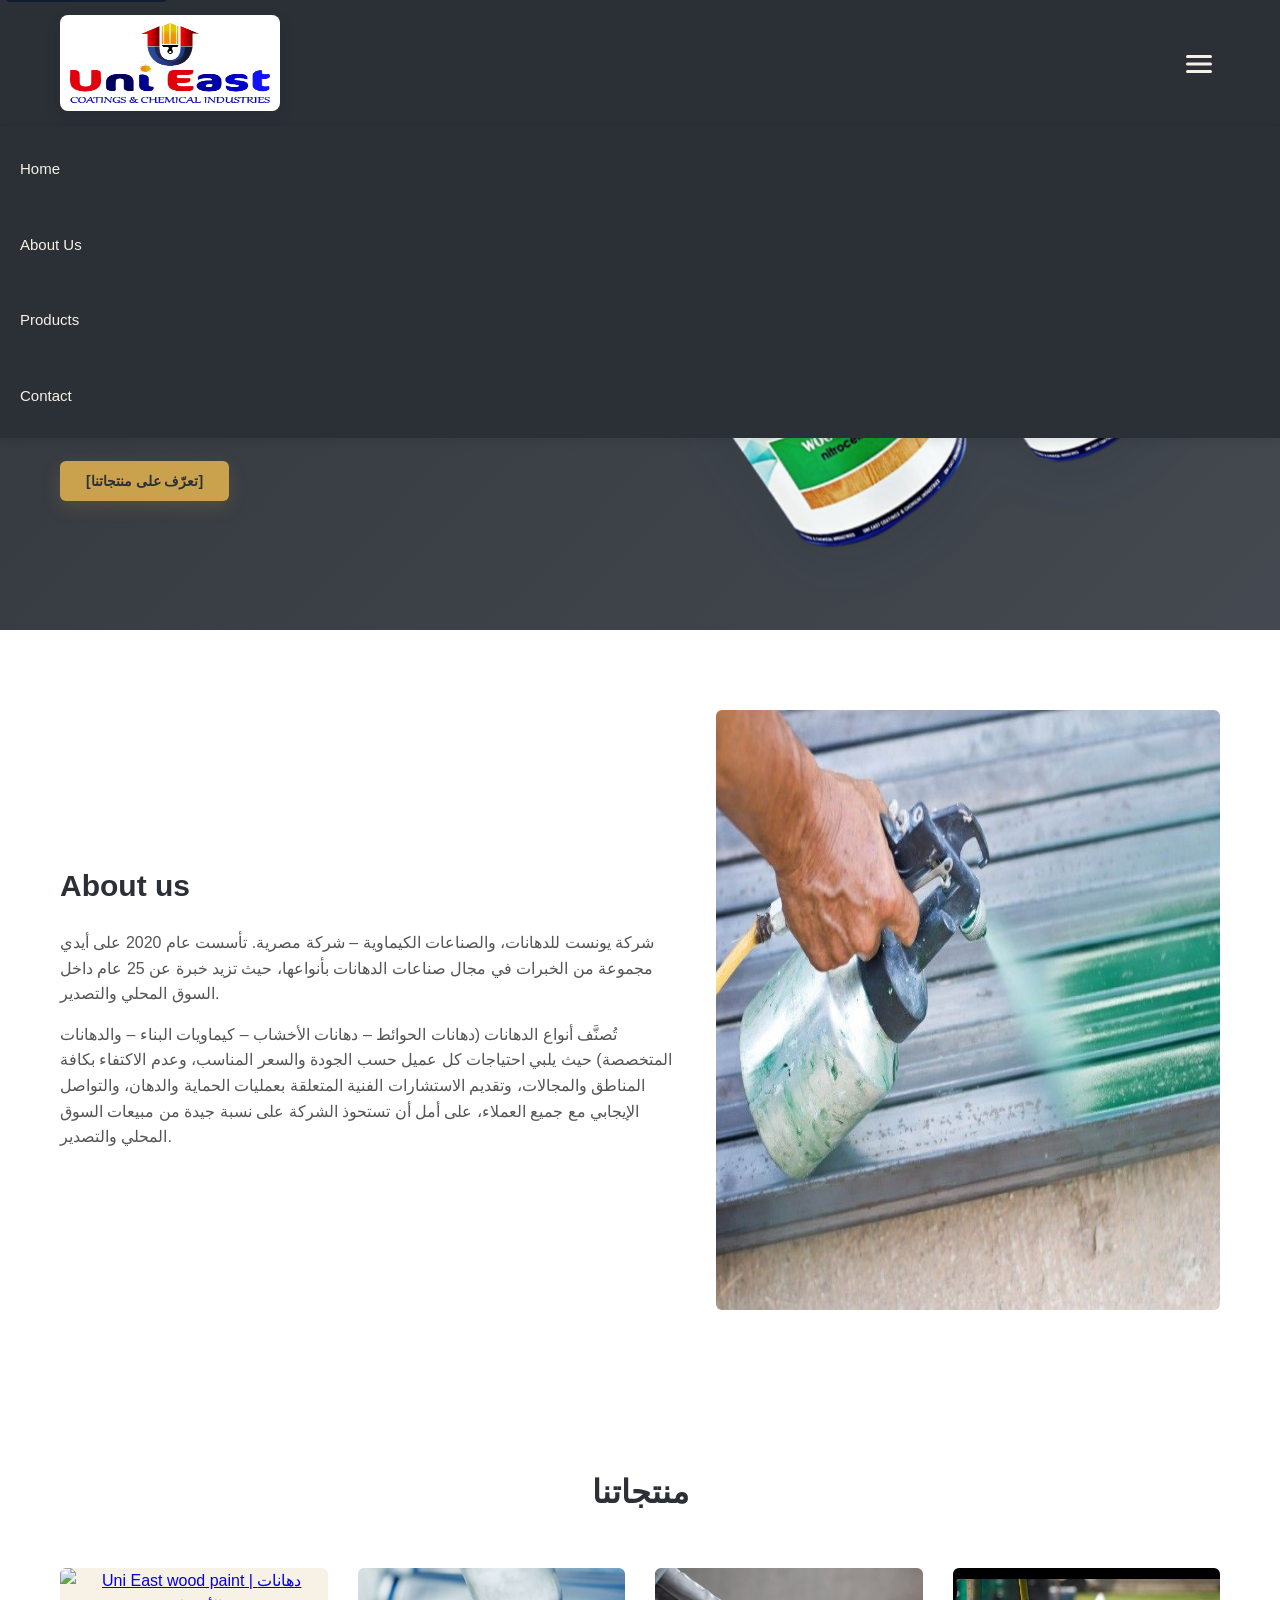
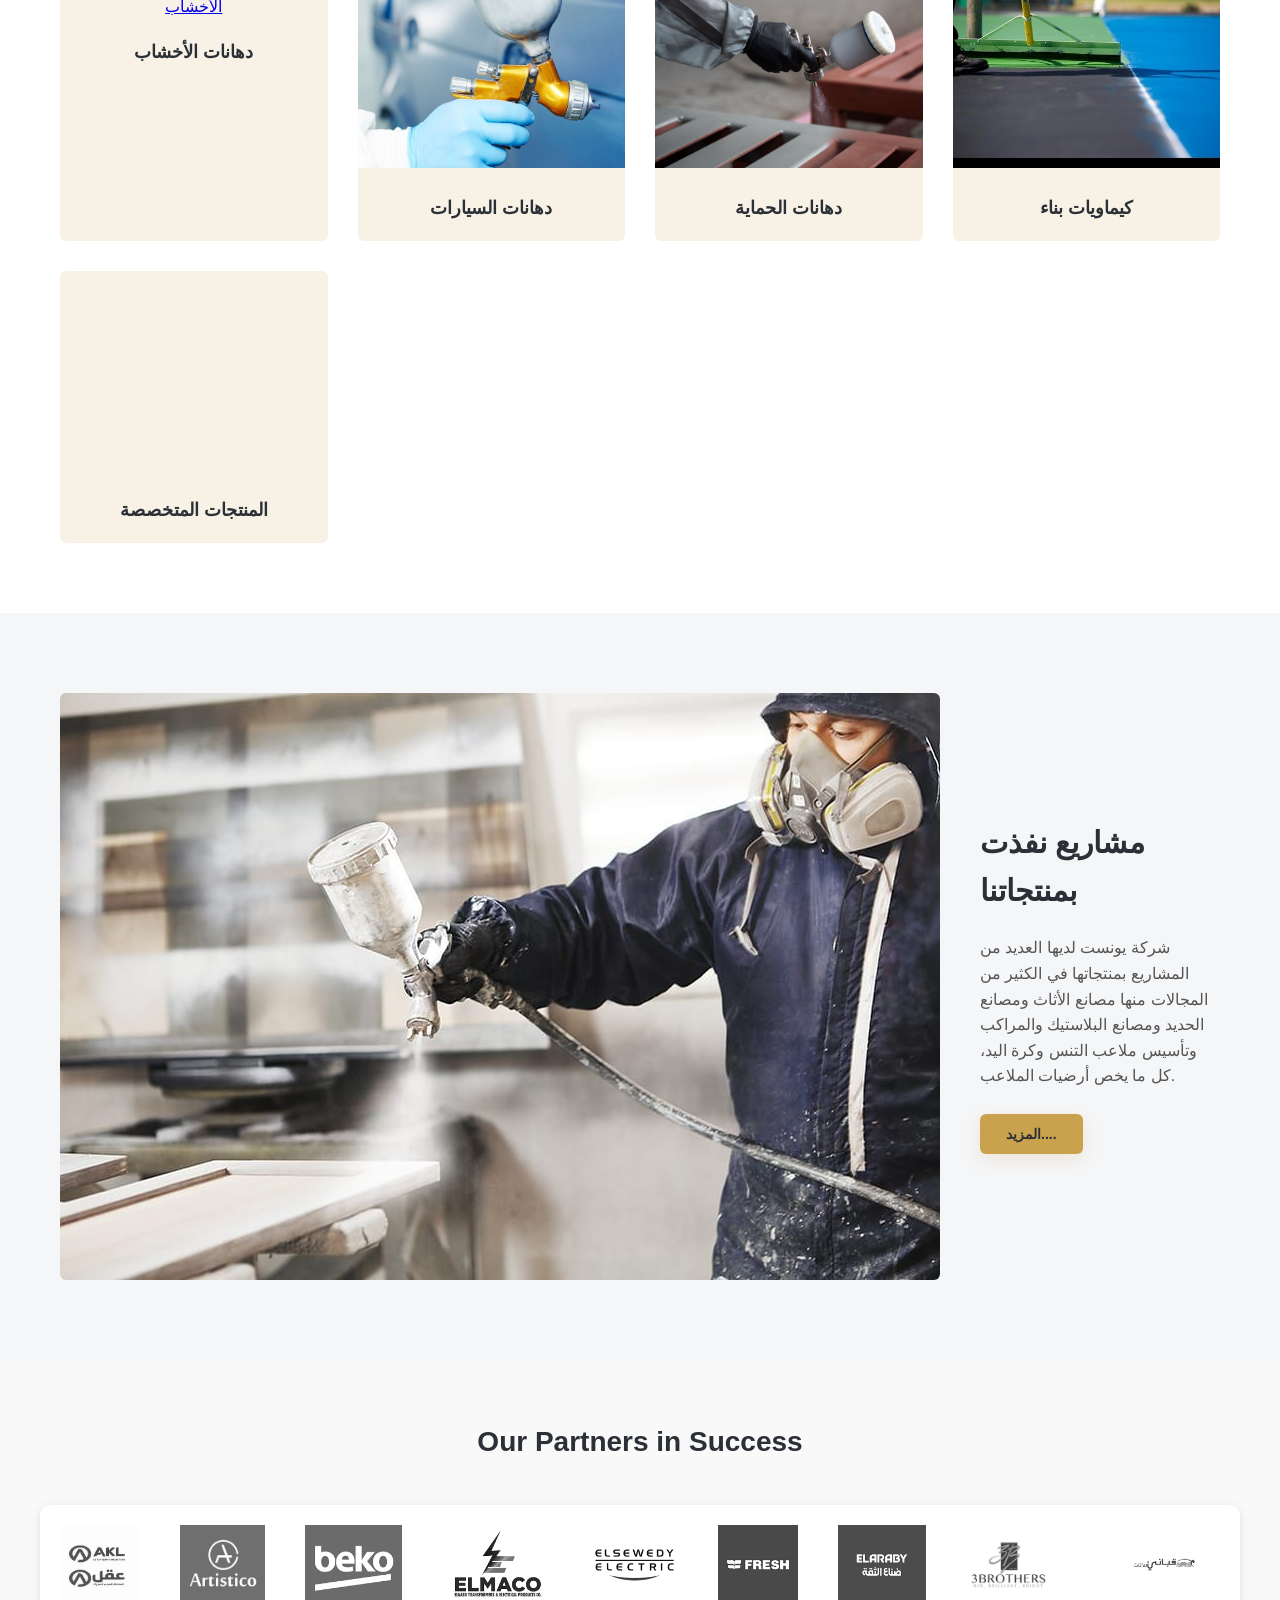
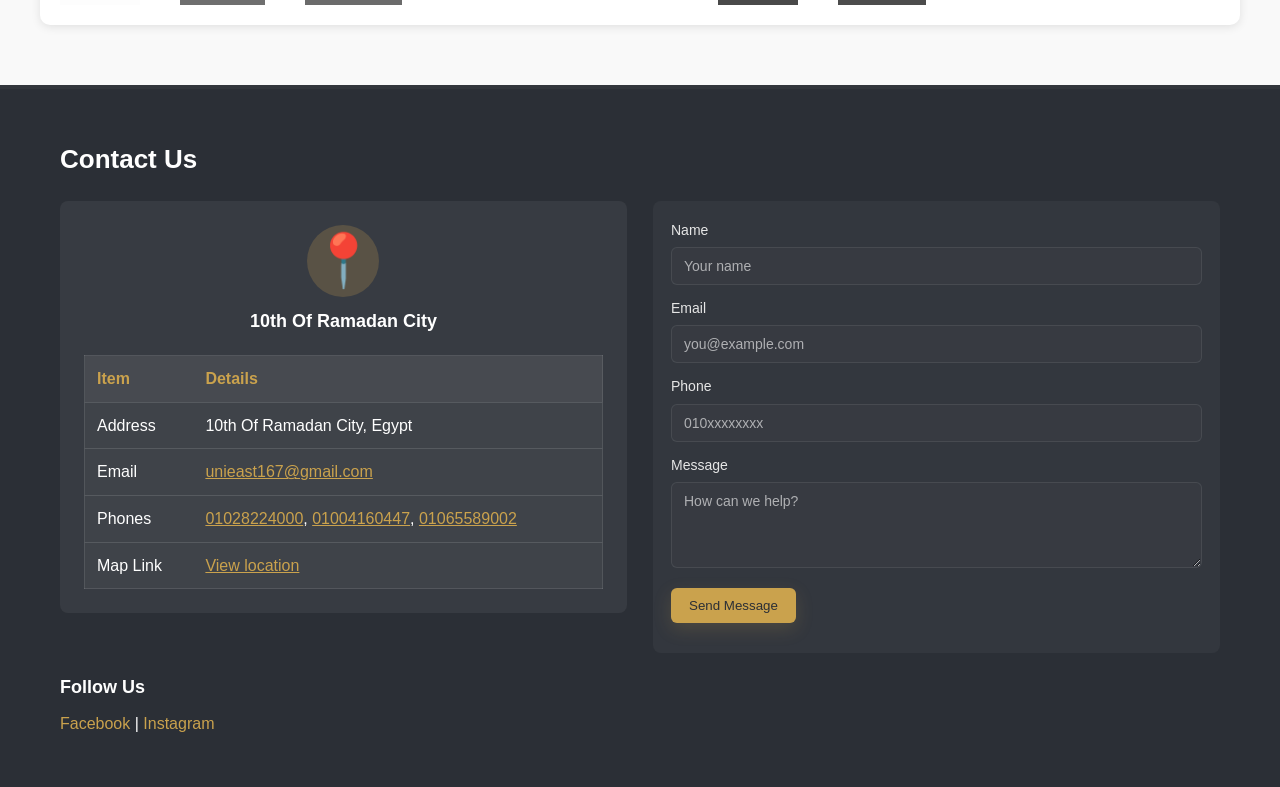
==== commit 319e406e: "first uptade" ====
--- a/index.html
+++ b/index.html
@@ -1,17 +1,34 @@
 <!DOCTYPE html>
-<html lang="en">
+<html lang="ar">
 <head>
     <meta charset="UTF-8">
     <meta name="viewport" content="width=device-width, initial-scale=1.0">
-    <title>Unieast|coating & chemical Industrial</title>
+    <title>Uni East Coating | Industrial Paints & Coatings Egypt | يونى إيست دهانات</title>
+    <meta name="description" content="Uni East Coating شركة دهانات صناعية في مصر، تقدم دهانات خشب ودهانات سيارات وطلاءات حماية عالية الأداء. Industrial paints, coatings, wood paint, car paint, protective coatings." />
+    <meta name="keywords" content="industrial paints, coatings, Egypt, wood paint, car paint, protective coatings, دهانات صناعية, دهانات خشب, دهانات سيارات" />
+    <meta name="robots" content="index, follow" />
+    <link rel="canonical" href="https://unieastcoating.com" />
+
+    <meta property="og:title" content="Uni East Coating | Industrial Paints & Coatings Egypt" />
+    <meta property="og:description" content="Uni East Coating شركة دهانات صناعية في مصر: أفضل معالجة للأسطح، دهانات خشب، دهانات سيارات، وطلاءات حماية." />
+    <meta property="og:type" content="website" />
+    <meta property="og:url" content="https://unieastcoating.com" />
+    <meta property="og:image" content="https://unieastcoating.com/og-image.jpg" />
+
+    <meta name="twitter:card" content="summary_large_image" />
+    <meta name="twitter:title" content="Uni East Coating | Industrial Paints & Coatings Egypt" />
+    <meta name="twitter:description" content="Uni East Coating شركة دهانات صناعية في مصر: دهانات خشب ودهانات سيارات وطلاءات حماية عالية الأداء." />
+    <meta name="twitter:image" content="https://unieastcoating.com/og-image.jpg" />
+
     <link rel="stylesheet" href="style.css">
+    <link rel="preload" as="image" href="images/pastel-removebg-preview.png">
     <script src="js.js" defer></script>
 </head>
 <body>
     <!-- Navbar -->
     <header class="navbar">
         <div class="logo">
-            <a href="index.html"><img src="images/logouni.png" alt="FusionTech Logo"></a>
+            <a href="index.html"><img src="images/logouni.png" alt="Uni East Coating Logo | يونى إيست" width="220" height="70" decoding="async" loading="eager"></a>
         </div>
         <button class="menu-toggle" aria-expanded="false" aria-label="Toggle navigation menu">
             <span class="hamburger" aria-hidden="true">
@@ -28,17 +45,15 @@
         </ul>
     </header>
 
-    </header>
-
     <!-- Hero Section -->
     <main class="hero" id="home">
         <div class="hero-text">
-            <h1>الجوده كما  <span class="highlight">يجب ان تكون</span><br>اختيارك المثالي <span class="highlight">لدهانات تلبي رغبتك</span></h1>
-            <p>اكتشف مجموعة منتجاتنا المتخصصة في دهانات الأخشاب، أنظمة الحماية، وكيماويات البناءوالدهانات المتخصصة عالية الجودةالتي تقدم حلولاً متقدمة لضمان الجمال، المتانة، وحماية تدوم لسنوات.</p>
+            <h1>Uni East Coating | دهانات صناعية وطلاءات حماية في مصر</h1>
+            <p>اكتشف مجموعة منتجاتنا المتخصصة من دهانات الأخشاب، دهانات السيارات، أنظمة الحماية، وكيماويات البناء عالية الجودة لنتائج احترافية.</p>
             <button class="buy-btn"><a href="product.html">[تعرّف على منتجاتنا]</a></button>
         </div>
         <div class="hero-image">
-            <img src="images/pastel-removebg-preview.png" alt="Fashion Technology Devices">
+            <img src="images/pastel-removebg-preview.png" alt="Uni East Coating hero image | دهانات صناعية" width="1200" height="800" decoding="async" fetchpriority="high">
         </div>
     </main>
 
@@ -54,7 +69,7 @@
                 <p>تُصنَّف أنواع الدهانات (دهانات الحوائط – دهانات الأخشاب – كيماويات البناء – والدهانات المتخصصة) حيث يلبي احتياجات كل عميل حسب الجودة والسعر المناسب، وعدم الاكتفاء بكافة المناطق والمجالات، وتقديم الاستشارات الفنية المتعلقة بعمليات الحماية والدهان، والتواصل الإيجابي مع جميع العملاء، على أمل أن تستحوذ الشركة على نسبة جيدة من مبيعات السوق المحلي والتصدير.</p>
             </div>
             <div class="about-us-image">
-                <img src="images/f25d4030540dc93a98a4c806cddb51f0.jpg" alt="About Unieast">
+                <img src="images/f25d4030540dc93a98a4c806cddb51f0.jpg" alt="About Uni East Coating | من نحن" width="900" height="600" decoding="async" loading="lazy">
             </div>
         </div>
     </section>
@@ -64,23 +79,23 @@
         <h2>منتجاتنا</h2>
         <div class="categories-grid">
             <div class="category">
-                <a href="wood.html"><img src="images/vertical-shot-person-painting-wooden-pallet-with-brush.jpg" alt="دهانات الأخشاب"></a>
+                <a href="wood.html"><img src="images/vertical-shot-person-painting-wooden-pallet-with-brush.jpg" alt="Uni East wood paint | دهانات الأخشاب" width="400" height="260" decoding="async" loading="lazy"></a>
                 <h3><a href="wood.html">دهانات الأخشاب</a></h3>
             </div>
             <div class="category">
-                <a href="carcoating.html"><img src="images/eca2cfa81c137206b622c0963bd0885d.jpg" alt="دهانات الحماية"></a>
+                <a href="carcoating.html"><img src="images/eca2cfa81c137206b622c0963bd0885d.jpg" alt="Uni East car coating | دهانات سيارات" width="400" height="260" decoding="async" loading="lazy"></a>
                 <h3><a href="carcoating.html">دهانات السيارات</a></h3>
             </div>
             <div class="category">
-                <a href="protective.html"><img src="images/steel paint.jpg" alt="دهانات السيارات"></a>
+                <a href="protective.html"><img src="images/steel paint.jpg" alt="Uni East protective coatings | دهانات حماية" width="400" height="260" decoding="async" loading="lazy"></a>
                 <h3><a href="car.html">دهانات الحماية</a></h3>
             </div>
             <div class="category">
-                <a href="chemecal.html"><img src="images/tennis.jpg" alt="كيماويات بناء"></a>
+                <a href="chemecal.html"><img src="images/tennis.jpg" alt="Uni East construction chemicals | كيماويات بناء" width="400" height="260" decoding="async" loading="lazy"></a>
                 <h3><a href="chemecal.html">كيماويات بناء</a></h3>
             </div>
             <div class="category">
-                <a href="specialize.html"><img src="images/specialize .png" alt="المنتجات المتخصصة"></a>
+                <a href="specialize.html"><img src="images/specialize .png" alt="Uni East specialized products | المنتجات المتخصصة" width="400" height="260" decoding="async" loading="lazy"></a>
                 <h3><a href="specialize.html">المنتجات المتخصصة</a></h3>
             </div>
         </div>
@@ -88,7 +103,7 @@
 
     <section class="vision-and-mission">
         <div class="vision-mission-container">
-            <img src="images/898225d39861a1b56655179688d4b474.jpg" alt="Vision and Mission Image">
+            <img src="images/898225d39861a1b56655179688d4b474.jpg" alt="Vision and Mission Image" width="960" height="640" decoding="async" loading="lazy">
             <div class="text-container">
                 <h2>مشاريع نفذت بمنتجاتنا</h2>
                 <p>شركة يونست لديها العديد من المشاريع بمنتجاتها في الكثير من المجالات منها مصانع الأثاث ومصانع الحديد ومصانع البلاستيك والمراكب وتأسيس ملاعب التنس وكرة اليد، كل ما يخص أرضيات الملاعب.</p>
@@ -103,18 +118,18 @@
         <div class="slider-container">
             <div class="slider">
                 <div class="slide-track">
-                    <img src="images/akljpg.jpg" alt="Partner 1">
-                    <img src="images/artest.png" alt="Partner 2">
-                    <img src="images/beko.png" alt="Partner 3">
-                    <img src="images/elmaco.png" alt="Partner 4">
-                    <img src="images/elswedy.png" alt="Partner 5">
-                    <img src="images/fresh.png" alt="Partner 6">
-                    <img src="images/elaraby.png" alt="Partner 7">
-                    <img src="images/3brothers.png" alt="Partner 8">
-                    <img src="images/kabany.png" alt="Partner 9">
-                    <img src="images/living in .png" alt="Partner 10">
+                    <img src="images/akljpg.jpg" alt="Partner Uni East Coating 1" width="170" height="80" decoding="async" loading="lazy">
+                    <img src="images/artest.png" alt="Partner Uni East Coating 2" width="170" height="80" decoding="async" loading="lazy">
+                    <img src="images/beko.png" alt="Partner Uni East Coating 3" width="170" height="80" decoding="async" loading="lazy">
+                    <img src="images/elmaco.png" alt="Partner 4" width="170" height="80" decoding="async" loading="lazy">
+                    <img src="images/elswedy.png" alt="Partner 5" width="170" height="80" decoding="async" loading="lazy">
+                    <img src="images/fresh.png" alt="Partner 6" width="170" height="80" decoding="async" loading="lazy">
+                    <img src="images/elaraby.png" alt="Partner 7" width="170" height="80" decoding="async" loading="lazy">
+                    <img src="images/3brothers.png" alt="Partner 8" width="170" height="80" decoding="async" loading="lazy">
+                    <img src="images/kabany.png" alt="Partner 9" width="170" height="80" decoding="async" loading="lazy">
+                    <img src="images/living in .png" alt="Partner 10" width="170" height="80" decoding="async" loading="lazy">
                     <!-- Duplicate for seamless loop -->
-                    <img src="images/partener .jpg" alt="Partner 1">
+                    <img src="images/partener .jpg" alt="Partner 1" width="170" height="80" decoding="async" loading="lazy">
                 </div>
             </div>
         </div>
@@ -187,7 +202,7 @@
             <h3>Follow Us</h3>
             <a href="https://www.facebook.com/share/1LG1nim7bq/?mibextid=wwXIfr" target="_blank" aria-label="Facebook Page">Facebook</a> |
             <a href="https://www.instagram.com/uni.east" target="_blank" aria-label="Instagram Page">Instagram</a>
-        <
+        </div>
     </footer>
 </body>
 </html>
--- a/style.css
+++ b/style.css
@@ -1,1383 +1 @@
-/* =======================
-   RESET & BASE
-======================= */
-* {
-    margin: 0;
-    padding: 0;
-    box-sizing: border-box;
-    font-family: 'Segoe UI', Tahoma, Geneva, Verdana, sans-serif;
-}
-
-html {
-    scroll-behavior: smooth;
-}
-
-body {
-    background-color: var(--bg);
-    color: var(--text);
-    line-height: 1.6;
-    padding-top: 5rem; /* Account for fixed navbar */
-}
-
-/* Theme variables (Classic Gold & Navy) */
-:root {
-    /* Warm Industrial palette for a professional, business tone */
-    --primary: #2B2F36; /* deep slate */
-    --accent: #CAA24D;  /* logo gold (unchanged) */
-    --surface: #F7F1E6; /* warm surface */
-    --bg: #FBFAF8;      /* soft off-white background */
-    --text: #222427;    /* warm dark text */
-    --muted: #7A7F84;   /* muted neutral */
-}
-
-/* =======================
-   NAVBAR
-======================= */
-.navbar {
-    position: fixed;
-    top: 0;
-    left: 0;
-    width: 100%;
-    display: flex;
-    justify-content: space-between;
-    align-items: center;
-    padding: 0.9375rem 3.75rem;
-    background-color: var(--primary);
-    z-index: 1000;
-}
-
-.logo {
-    display: flex;
-    align-items: center;
-}
-
-.logo img {
-    height: 96px;
-    background: #ffffff; /* white frame for logo clarity */
-    padding: 8px 10px;
-    border-radius: 8px;
-    box-shadow: 0 6px 18px rgba(11,26,36,0.08);
-    display: block;
-}
-
-.logo a {
-    text-decoration: none;
-}
-
-.navbar ul {
-    list-style: none;
-    display: flex;
-    gap: 30px;
-}
-
-.navbar ul li a {
-    color: var(--surface);
-    text-decoration: none;
-    font-size: 15px;
-    font-weight: 500;
-    transition: color 0.3s ease;
-}
-
-.navbar ul li a:hover {
-    color: var(--accent);
-}
-
-.navbar ul li a.active {
-    color: var(--surface);
-    font-weight: 600;
-}
-
-.navbar {
-    box-shadow: 0 2px 14px rgba(33,37,41,0.08);
-}
-
-/* Mobile menu toggle */
-.menu-toggle {
-    display: none;
-    background: none;
-    border: none;
-    color: var(--surface);
-    font-size: 24px;
-    cursor: pointer;
-    padding: 10px;
-}
-
-/* Hamburger icon */
-.menu-toggle {
-    display: inline-flex;
-    align-items: center;
-    justify-content: center;
-    width: 44px;
-    height: 44px;
-    background: transparent;
-}
-.menu-toggle .hamburger {
-    display: inline-block;
-    width: 26px;
-    height: 18px;
-    position: relative;
-}
-.menu-toggle .hamburger span {
-    position: absolute;
-    left: 0;
-    right: 0;
-    height: 3px;
-    background: var(--surface);
-    border-radius: 2px;
-    transition: transform 0.25s ease, top 0.25s ease, opacity 0.25s ease;
-}
-.menu-toggle .hamburger span:nth-child(1) { top: 0; }
-.menu-toggle .hamburger span:nth-child(2) { top: 50%; transform: translateY(-50%); }
-.menu-toggle .hamburger span:nth-child(3) { bottom: 0; }
-
-/* Open -> X */
-.menu-toggle.open .hamburger span:nth-child(1) {
-    top: 50%; transform: translateY(-50%) rotate(45deg);
-}
-.menu-toggle.open .hamburger span:nth-child(2) {
-    opacity: 0;
-}
-.menu-toggle.open .hamburger span:nth-child(3) {
-    top: 50%; transform: translateY(-50%) rotate(-45deg);
-}
-
-.mobile-menu {
-    display: none;
-    flex-direction: column;
-    position: absolute;
-    top: 100%;
-    left: 0;
-    width: 100%;
-    background-color: var(--primary);
-    padding: 20px;
-    box-shadow: 0 2px 10px rgba(0,0,0,0.1);
-}
-
-.mobile-menu.active {
-    display: flex;
-}
-
-.mobile-menu li {
-    margin: 10px 0;
-}
-
-/* Mobile responsive navbar */
-@media (max-width: 768px) {
-    .navbar {
-        padding: 10px 20px;
-    }
-
-    .navbar ul {
-        display: none;
-    }
-
-    .menu-toggle {
-        display: block;
-    }
-
-    .mobile-menu {
-        display: none;
-    }
-
-    .mobile-menu.active {
-        display: flex;
-    }
-
-    .categories-page {
-        padding: 50px 20px;
-    }
-
-    .categories-page h2 {
-        font-size: 28px;
-        margin-bottom: 30px;
-    }
-
-    .categories-grid {
-        grid-template-columns: 1fr;
-        gap: 20px;
-    }
-}
-
-/* =======================
-   HEADER NAV (for other pages)
-======================= */
-header {
-    background-color: var(--primary);
-    padding: 15px 60px;
-}
-
-nav ul {
-    list-style: none;
-    display: flex;
-    gap: 30px;
-    justify-content: center;
-}
-
-nav ul li a {
-    color: #ffffff;
-    text-decoration: none;
-    font-size: 15px;
-    font-weight: 500;
-    transition: color 0.3s ease;
-}
-
-nav ul li a:hover {
-    color: #caa24d;
-}
-
-/* =======================
-   HERO SECTION
-======================= */
-.hero {
-    display: flex;
-    align-items: center;
-    justify-content: space-between;
-    padding: 5rem 3.75rem;
-    background: linear-gradient(135deg, rgba(43,47,54,0.96) 0%, rgba(58,64,71,0.95) 100%);
-    color: #ffffff;
-}
-
-.hero-text {
-    max-width: 55%;
-    opacity: 0;
-    animation: fadeUp 1s ease forwards;
-}
-
-.hero-text h1 {
-    font-size: 42px;
-    margin-bottom: 20px;
-    line-height: 1.2;
-    font-weight: 700;
-    letter-spacing: -0.2px;
-}
-
-.highlight {
-    color: var(--accent);
-}
-
-.hero-text p {
-    font-size: 16px;
-    margin-bottom: 30px;
-    color: rgba(255,255,255,0.9);
-    max-width: 60ch;
-}
-
-.hero-image {
-    opacity: 0;
-    animation: fadeUp 1.2s ease forwards;
-}
-
-.hero-image img {
-    max-width: 100%;
-    height: auto;
-}
-
-/* Hero image subtle floating animation for a professional look */
-.hero-image {
-    perspective: 1200px;
-    display: flex;
-    align-items: center;
-    justify-content: center;
-}
-
-.hero-image img {
-    --ty: 0px; /* animated translateY */
-    --r: -12deg; /* base rotate */
-    transform-origin: 50% 50%;
-    transform: translateY(var(--ty)) rotate(var(--r));
-    will-change: transform;
-    transition: transform 220ms ease;
-    filter: drop-shadow(0 18px 32px rgba(11,26,36,0.12));
-    animation: hero-float 6s ease-in-out infinite;
-}
-
-@keyframes hero-float {
-    0% {
-        --ty: 0px;
-        --r: -12deg;
-    }
-    50% {
-        --ty: -14px;
-        --r: -6deg;
-    }
-    100% {
-        --ty: 0px;
-        --r: -12deg;
-    }
-}
-
-/* Pause animation and add subtle lift on hover/focus for desktop */
-.hero-image:hover img,
-.hero-image:focus-within img {
-    animation-play-state: paused;
-    transform: translateY(-10px) rotate(-6deg) scale(1.02);
-}
-
-/* Respect user preference for reduced motion */
-@media (prefers-reduced-motion: reduce) {
-    .hero-image img {
-        animation: none;
-        transition: none;
-    }
-}
-
-/* Disable heavy animations on small screens for performance */
-@media (max-width: 768px) {
-    .hero-image img {
-        animation: none;
-        transform: none;
-        filter: none;
-    }
-}
-
-/* =======================
-   PAGE HEADERS
-======================= */
-body > h1 {
-    text-align: center;
-    font-size: 36px;
-    margin: 40px 0 20px;
-    color: var(--primary);
-}
-
-/* =======================
-   ABOUT US SECTION
-======================= */
-.about-section {
-    padding: 80px 60px;
-    background-color: #ffffff;
-}
-
-.about-container {
-    display: flex;
-    gap: 40px;
-    align-items: center;
-    opacity: 0;
-    animation: fadeUp 1s ease forwards;
-}
-
-.about-text {
-    width: 55%;
-}
-
-.about-text h2 {
-    font-size: 30px;
-    margin-bottom: 20px;
-    color: var(--primary);
-}
-
-.about-text p {
-    font-size: 16px;
-    margin-bottom: 15px;
-    color: #555;
-}
-
-.about-image {
-    width: 45%;
-}
-
-.about-image img {
-    width: 100%;
-    border-radius: 6px;
-}
-
-/* =======================
-   ABOUT US SECTION
-======================= */
-.about-us-section {
-    padding: 5rem 3.75rem;
-    background-color: #ffffff;
-}
-
-.about-us-container {
-    display: flex;
-    gap: 40px;
-    align-items: center;
-    opacity: 0;
-    animation: fadeUp 1s ease forwards;
-}
-
-.about-us-text {
-    width: 55%;
-}
-
-.about-us-text h2 {
-    font-size: 30px;
-    margin-bottom: 20px;
-    color: var(--primary);
-}
-
-.about-us-text p {
-    font-size: 16px;
-    margin-bottom: 15px;
-    color: #555;
-}
-
-.about-us-image {
-    width: 45%;
-}
-
-.about-us-image img {
-    width: 100%;
-    border-radius: 6px;
-}
-
-/* =======================
-   BUTTONS
-======================= */
-.buy-btn {
-    background-color: var(--accent);
-    border: none;
-    padding: 12px 26px;
-    border-radius: 6px;
-    cursor: pointer;
-    transition: transform 0.22s ease, box-shadow 0.22s ease;
-    box-shadow: 0 6px 18px rgba(202,162,77,0.18);
-}
-
-.buy-btn a {
-    text-decoration: none;
-    color: var(--primary);
-    font-weight: 700;
-    font-size: 14px;
-}
-
-.buy-btn:hover {
-    transform: translateY(-2px);
-    box-shadow: 0 10px 24px rgba(202,162,77,0.18);
-}
-
-.buy-btn:hover {
-    transform: translateY(-2px);
-    box-shadow: 0 6px 15px rgba(0, 0, 0, 0.25);
-}
-
-/* =======================
-CATEGORIES
-======================= */
-.categories-section {
-    padding: 4.375rem 3.75rem;
-    background-color: #ffffff;
-}
-
-.categories-section h2 {
-    text-align: center;
-    font-size: 32px;
-    margin-bottom: 50px;
-    color: var(--primary);
-}
-
-.categories-grid {
-    display: grid;
-    grid-template-columns: repeat(auto-fit, minmax(230px, 1fr));
-    gap: 30px;
-}
-
-.category {
-    background-color: var(--surface);
-    border-radius: 6px;
-    overflow: hidden;
-    text-align: center;
-    opacity: 0;
-    animation: fadeUp 1s ease forwards;
-    transition: transform 0.3s ease, box-shadow 0.3s ease;
-}
-
-.category:hover {
-    transform: translateY(-6px);
-    box-shadow: 0 10px 25px rgba(0, 0, 0, 0.1);
-}
-
-.category img {
-    width: 100%;
-    height: 200px;
-    object-fit: cover;
-    transition: transform 0.4s ease;
-}
-
-.category:hover img {
-    transform: scale(1.05);
-}
-
-.category h3 {
-    padding: 18px;
-    font-size: 18px;
-}
-
-.category h3 a {
-    text-decoration: none;
-    color: var(--primary);
-    font-weight: 600;
-}
-
-/* =======================
-CATEGORIES PAGE
-======================= */
-.categories-page {
-    padding: 70px 60px;
-    background-color: #ffffff;
-}
-
-.categories-page h2 {
-    text-align: center;
-    font-size: 32px;
-    margin-bottom: 50px;
-    color: var(--primary);
-}
-
-/* =======================
-VISION & PROJECTS
-======================= */
-.vision-and-mission {
-    background-color: #f5f6f8;
-    padding: 5rem 3.75rem;
-}
-
-.vision-mission-container {
-    display: flex;
-    gap: 40px;
-    align-items: center;
-    opacity: 0;
-    animation: fadeUp 1.1s ease forwards;
-}
-
-.vision-mission-container img {
-    max-width: 100%;
-    height: auto;
-    border-radius: 6px;
-}
-
-.text-container {
-    width: 55%;
-}
-
-.text-container h2 {
-    font-size: 30px;
-    margin-bottom: 20px;
-    color: var(--primary);
-}
-
-.text-container p {
-    font-size: 16px;
-    margin-bottom: 25px;
-    color: #555;
-}
-
-/* =======================
-FOOTER
-======================= */
-.contact-section {
-    background-color: var(--primary);
-    color: #ffffff;
-    padding: 3.125rem 3.75rem;
-    border-top: 4px solid rgba(255,255,255,0.03);
-}
-
-.contact-section h2 {
-    font-size: 26px;
-    margin-bottom: 20px;
-}
-
-.contact-info p {
-    margin-bottom: 8px;
-    font-size: 14px;
-}
-
-.social-media {
-    margin-top: 20px;
-}
-
-.social-media h3 {
-    margin-bottom: 10px;
-    font-size: 18px;
-}
-
-.social-media a {
-    color: var(--accent);
-    text-decoration: none;
-    font-weight: 500;
-}
-
-.social-media a:hover {
-    text-decoration: underline;
-}
-
-/* Footer contact grid: map + form */
-.footer-contact-grid {
-    display: grid;
-    grid-template-columns: 1fr 1fr;
-    gap: 26px;
-    align-items: start;
-    align-content: start;
-}
-.footer-map {
-    display: flex;
-    flex-direction: column;
-    align-items: center;
-    justify-content: center;
-    background: rgba(255, 255, 255, 0.06);
-    border-radius: 8px;
-    padding: 24px;
-    min-height: 260px;
-}
-.location-pin {
-    display: flex;
-    flex-direction: column;
-    align-items: center;
-    justify-content: center;
-    gap: 10px;
-    text-align: center;
-    margin-bottom: 20px;
-}
-.location-pin span {
-    font-size: 52px;
-    display: inline-flex;
-    align-items: center;
-    justify-content: center;
-    width: 72px;
-    height: 72px;
-    border-radius: 50%;
-    background: rgba(202, 162, 77, 0.23);
-}
-.location-pin p {
-    margin: 0;
-    font-size: 18px;
-    font-weight: 700;
-    color: #ffffff;
-}
-.locations-table-wrapper {
-    width: 100%;
-    overflow-x: auto;
-}
-.locations-table {
-    width: 100%;
-    border-collapse: collapse;
-    background: rgba(255, 255, 255, 0.04);
-    border: 1px solid rgba(255, 255, 255, 0.1);
-}
-.locations-table th,
-.locations-table td {
-    padding: 10px 12px;
-    border-bottom: 1px solid rgba(255, 255, 255, 0.12);
-    color: #fff;
-    text-align: left;
-}
-.locations-table th {
-    font-weight: 700;
-    color: #caa24d;
-    background: rgba(255, 255, 255, 0.04);
-}
-.locations-table tbody tr:last-child td {
-    border-bottom: none;
-}
-.locations-table a {
-    color: #caa24d;
-}
-.locations-table a:hover {
-    text-decoration: underline;
-}
-.map-wrapper { position: relative; }
-.locate-btn {
-    position: absolute;
-    right: 12px;
-    bottom: 12px;
-    background: var(--accent);
-    color: var(--primary);
-    border: none;
-    padding: 8px 12px;
-    border-radius: 6px;
-    cursor: pointer;
-    font-weight: 600;
-}
-.locate-btn:active { transform: translateY(1px); }
-.locate-btn[disabled] { opacity: 0.6; cursor: default; }
-.contact-form {
-    background: rgba(255,255,255,0.04);
-    padding: 18px;
-    border-radius: 8px;
-}
-.contact-form .form-row {
-    margin-bottom: 12px;
-}
-.contact-form label {
-    display: block;
-    margin-bottom: 6px;
-    color: #e6e6e6;
-    font-size: 14px;
-}
-.contact-form input,
-.contact-form textarea {
-    width: 100%;
-    padding: 10px 12px;
-    border-radius: 6px;
-    border: 1px solid rgba(255,255,255,0.08);
-    background: rgba(255,255,255,0.02);
-    color: #fff;
-    font-size: 14px;
-}
-.contact-form input::placeholder,
-.contact-form textarea::placeholder { color: rgba(255,255,255,0.6); }
-.contact-form .buy-btn {
-    background-color: var(--accent);
-    color: var(--primary);
-    padding: 10px 18px;
-    border-radius: 6px;
-    border: none;
-}
-
-@media (max-width: 768px) {
-    .footer-contact-grid {
-        grid-template-columns: 1fr;
-    }
-    .footer-map iframe { height: 240px; }
-}
-
-/* =======================
-   ANIMATIONS
-======================= */
-@keyframes fadeUp {
-    from {
-        opacity: 0;
-        transform: translateY(25px);
-    }
-    to {
-        opacity: 1;
-        transform: translateY(0);
-    }
-}
-
-/* =======================
-   RESPONSIVE
-======================= */
-@media (max-width: 992px) {
-    .hero {
-        flex-direction: column;
-        text-align: center;
-    }
-
-    .hero-text,
-    .hero-image {
-        max-width: 100%;
-    }
-
-    .hero-image {
-        margin-top: 40px;
-    }
-
-    .vision-mission-container {
-        flex-direction: column;
-    }
-
-    .vision-mission-container img,
-    .text-container {
-        width: 100%;
-    }
-
-    .navbar {
-        flex-direction: column;
-        gap: 15px;
-        padding: 10px 20px;
-    }
-
-    .logo img {
-        height: 80px;
-        padding: 6px 8px;
-    }
-
-    body {
-        padding-top: 100px; /* Adjust for mobile */
-    }
-
-    nav ul {
-        flex-direction: column;
-        gap: 15px;
-    }
-}
-
-/* =======================
-   PRODUCTS PAGE
-======================= */
-.products-section {
-    padding: 20px;
-    max-width: 1200px;
-    margin: 0 auto;
-}
-
-.product-table {
-    width: 100%;
-    border-collapse: collapse;
-    margin: 20px 0;
-    direction: rtl;
-    font-size: 14px;
-}
-
-.product-table th, .product-table td {
-    border: 1px solid #ddd;
-    padding: 12px;
-    text-align: center;
-    vertical-align: middle;
-}
-
-.product-table th {
-    background-color: var(--primary);
-    color: #ffffff;
-    font-weight: 600;
-}
-
-.product-table tr:nth-child(even) {
-    background-color: #f9f9f9;
-}
-
-.product-table tr:hover {
-    background-color: #f0f0f0;
-}
-
-.product-table img {
-    max-width: 100px;
-    height: auto;
-    border-radius: 4px;
-}
-
-.product-table a {
-    color: var(--accent);
-    text-decoration: none;
-    font-weight: 500;
-}
-
-.product-table a:hover {
-    text-decoration: underline;
-}
-
-/* =======================
-   INFO TABLE (for chemecal.html)
-======================= */
-.info-table {
-    width: 100%;
-    border-collapse: collapse;
-    margin: 20px 0;
-    direction: rtl;
-    font-size: 16px;
-}
-
-.info-table th, .info-table td {
-    border: 1px solid #ddd;
-    padding: 15px;
-    vertical-align: top;
-}
-
-.info-table th {
-    background-color: var(--primary);
-    color: #ffffff;
-    font-weight: 600;
-    width: 25%;
-    text-align: right;
-}
-
-.info-table td {
-    background-color: #f9f9f9;
-    text-align: right;
-    line-height: 1.6;
-}
-
-.info-table tr:nth-child(even) td {
-    background-color: #ffffff;
-}
-
-.info-table tr:hover td {
-    background-color: #f0f0f0;
-}
-
-.info-table img {
-    max-width: 200px;
-    height: auto;
-    margin: 5px;
-    border-radius: 4px;
-}
-
-.info-table a {
-    color: var(--accent);
-    text-decoration: none;
-    font-weight: 500;
-}
-
-.info-table a:hover {
-    text-decoration: underline;
-}
-
-/* =======================
-   PROJECTS GALLERY
-======================= */
-.projects-section {
-    padding: 20px;
-    max-width: 1200px;
-    margin: 0 auto;
-}
-
-.projects-table {
-    width: 100%;
-    border-collapse: collapse;
-    margin: 20px 0;
-}
-
-.projects-table td {
-    padding: 10px;
-    text-align: center;
-    border: none;
-}
-
-.projects-table img {
-    width: 200px;
-    height: 150px;
-    object-fit: cover;
-    border-radius: 8px;
-    transition: transform 0.3s ease, box-shadow 0.3s ease;
-}
-
-.projects-table img:hover {
-    transform: scale(1.05);
-    box-shadow: 0 4px 15px rgba(0, 0, 0, 0.2);
-}
-
-/* Responsive */
-@media (max-width: 768px) {
-    .projects-table td {
-        display: block;
-        width: 100%;
-        padding: 5px;
-    }
-
-    .projects-table img {
-        width: 100%;
-        max-width: 300px;
-    }
-}
-
-/* =======================
-   PARTNERS SLIDER
-======================= */
-.partners-section {
-    padding: 3.75rem 1.25rem;
-    background-color: #f9f9f9;
-    text-align: center;
-}
-
-.partners-section h2 {
-    font-size: 28px;
-    margin-bottom: 40px;
-    color: var(--primary);
-    font-weight: 600;
-}
-
-.slider-container {
-    max-width: 1200px;
-    margin: 0 auto;
-    background-color: #ffffff;
-    border-radius: 10px;
-    box-shadow: 0 2px 10px rgba(0, 0, 0, 0.1);
-    overflow: hidden;
-    padding: 20px 0;
-}
-
-.slider {
-    width: 100%;
-    overflow: hidden;
-}
-
-.slide-track {
-    display: flex;
-    animation: scroll 40s linear infinite;
-}
-
-.slide-track:hover {
-    animation-play-state: paused;
-}
-
-.slide-track img {
-    width: 150px;
-    height: 80px;
-    object-fit: contain;
-    margin: 0 20px;
-    transition: transform 0.3s ease;
-    filter: grayscale(100%);
-}
-
-.slide-track img:hover {
-    transform: scale(1.1);
-    filter: grayscale(0%);
-}
-
-@keyframes scroll {
-    0% {
-        transform: translateX(0);
-    }
-    100% {
-        transform: translateX(-50%);
-    }
-}
-
-/* Responsive */
-@media (max-width: 768px) {
-    .slide-track img {
-        width: 120px;
-        height: 60px;
-        margin: 0 15px;
-    }
-
-    .partners-section h2 {
-        font-size: 24px;
-    }
-}
-
-/* Mobile adjustments */
-@media (max-width: 480px) {
-    .hero {
-        padding: 2rem 1rem;
-    }
-
-    .hero-text h1 {
-        font-size: 2rem;
-    }
-
-    .navbar {
-        padding: 0.5rem 1rem;
-    }
-
-    .logo img {
-        height: 64px;
-        padding: 4px 6px;
-    }
-
-    .about-us-section,
-    .categories-section,
-    .vision-and-mission,
-    .contact-section {
-        padding: 2rem 1rem;
-    }
-
-    .categories-grid {
-        grid-template-columns: 1fr;
-    }
-
-    .partners-section {
-        padding: 2rem 1rem;
-    }
-
-    .categories-page {
-        padding: 30px 10px;
-    }
-
-    .categories-page h2 {
-        font-size: 24px;
-        margin-bottom: 20px;
-    }
-}
-
-/* =======================
-   PRODUCTS TABLE (for chemecal.html)
-======================= */
-.products-table {
-    padding: 40px 60px;
-    background-color: #ffffff;
-}
-
-.products-table h2 {
-    text-align: center;
-    font-size: 32px;
-    margin-bottom: 30px;
-    color: #0f1e2e;
-}
-
-.products-table img {
-    display: block;
-    margin: 20px auto;
-    max-width: 400px;
-    width: 100%;
-    border-radius: 8px;
-    box-shadow: 0 4px 8px rgba(0, 0, 0, 0.1);
-}
-
-.products-table table {
-    width: 100%;
-    border-collapse: collapse;
-    margin: 20px auto;
-    direction: rtl;
-    font-size: 16px;
-    box-shadow: 0 4px 8px rgba(0, 0, 0, 0.1);
-    border-radius: 8px;
-    overflow: hidden;
-}
-
-.products-table th, .products-table td {
-    border: 1px solid #ddd;
-    padding: 15px;
-    vertical-align: top;
-    text-align: right;
-}
-
-.products-table th {
-    background-color: var(--primary);
-    color: #ffffff;
-    font-weight: 600;
-    font-size: 18px;
-}
-
-.products-table td {
-    background-color: #f9f9f9;
-    line-height: 1.6;
-    color: #333;
-}
-
-.products-table tr:nth-child(even) td {
-    background-color: #ffffff;
-}
-
-.products-table tr:hover td {
-    background-color: #f0f0f0;
-    transition: background-color 0.3s ease;
-}
-
-/* Responsive for products table */
-@media (max-width: 768px) {
-    .products-table {
-        padding: 20px;
-    }
-
-    .products-table h2 {
-        font-size: 28px;
-    }
-
-    .products-table table {
-        font-size: 14px;
-    }
-
-    .products-table th, .products-table td {
-        padding: 10px;
-    }
-
-    .products-table th {
-        font-size: 16px;
-    }
-}
-.specialize-table {
-    width: 100%;
-    border-collapse: collapse;
-    margin: 40px auto; /* Center the table and add spacing */
-    direction: rtl; /* RTL support for Arabic text */
-    font-size: 16px;
-    box-shadow: 0 4px 8px rgba(0, 0, 0, 0.1); /* Subtle shadow for depth */
-    border-radius: 8px; /* Rounded corners */
-    overflow: hidden; /* Ensure rounded corners apply */
-}
-
-.specialize-table th, .specialize-table td {
-    border: 1px solid #ddd;
-    padding: 15px;
-    vertical-align: top;
-    text-align: right; /* Right-align for RTL */
-}
-
-.specialize-table th {
-    background-color: #0f1e2e; /* Dark header matching your navbar */
-    color: #ffffff;
-    font-weight: 600;
-    font-size: 18px;
-}
-
-.specialize-table td {
-    background-color: #f9f9f9; /* Light background for readability */
-    line-height: 1.6;
-    color: #333;
-}
-
-.specialize-table tr:nth-child(even) td {
-    background-color: #ffffff; /* Alternating rows for better scanning */
-}
-
-.specialize-table tr:hover td {
-    background-color: #f0f0f0; /* Hover effect for interactivity */
-    transition: background-color 0.3s ease;
-}
-
-/* Responsive design for mobile */
-@media (max-width: 768px) {
-    .specialize-table {
-        font-size: 14px; /* Smaller font on mobile */
-    }
-    
-    .specialize-table th, .specialize-table td {
-        padding: 10px; /* Reduce padding on small screens */
-    }
-    
-    .specialize-table th {
-        font-size: 16px;
-    }
-}
-
-/* Style the page header */
-body > h2 {
-    text-align: center;
-    font-size: 36px;
-    margin: 60px 0 20px; /* Spacing from navbar and table */
-    color: var(--primary); /* Match site colors */
-    font-weight: 700;
-}
-
-/* =======================
-   IMAGE ZOOM MODAL
-======================= */
-.modal {
-    display: none;
-    position: fixed;
-    z-index: 2000;
-    left: 0;
-    top: 0;
-    width: 100%;
-    height: 100%;
-    background-color: rgba(0, 0, 0, 0.9);
-    justify-content: center;
-    align-items: center;
-}
-
-.modal-content {
-    max-width: 90%;
-    max-height: 90%;
-    object-fit: contain;
-}
-
-.close {
-    position: absolute;
-    top: 15px;
-    right: 35px;
-    color: #f1f1f1;
-    font-size: 40px;
-    font-weight: bold;
-    cursor: pointer;
-}
-
-.product-info p {
-    font-size: 13px;
-    color: #666;
-    margin-top: 8px;
-    line-height: 1.4;
-}
-
-.product-info p strong {
-    color: #0f1e2e;
-    font-weight: 600;
-}
-
-/* =======================
-   PRODUCT CARDS
-======================= */
-.products-grid {
-    display: grid;
-    grid-template-columns: repeat(auto-fill, minmax(280px, 1fr));
-    gap: 20px;
-    padding: 20px;
-    max-width: 1200px;
-    margin: 0 auto;
-}
-
-.product-card {
-    background-color: var(--surface);
-    border-radius: 8px;
-    box-shadow: 0 6px 20px rgba(34,36,38,0.06);
-    overflow: hidden;
-    transition: transform 0.28s ease, box-shadow 0.28s ease;
-    direction: rtl;
-}
-
-.product-card:hover {
-    transform: translateY(-5px);
-    box-shadow: 0 4px 20px rgba(0, 0, 0, 0.15);
-}
-
-.product-image {
-    width: 100%;
-    height: 200px;
-    object-fit: cover;
-    cursor: pointer;
-    transition: transform 0.3s ease;
-}
-
-.product-image:hover {
-    transform: scale(1.05);
-}
-
-.product-info {
-    padding: 16px;
-}
-
-.product-name {
-    font-size: 18px;
-    font-weight: 700;
-    color: var(--text);
-    margin-bottom: 8px;
-    line-height: 1.3;
-}
-
-.product-category {
-    font-size: 14px;
-    color: var(--accent);
-    font-weight: 500;
-    margin-bottom: 12px;
-    display: block;
-}
-
-.product-link {
-    display: inline-block;
-    background-color: var(--accent);
-    color: var(--primary);
-    padding: 8px 16px;
-    border-radius: 4px;
-    text-decoration: none;
-    font-weight: 500;
-    font-size: 14px;
-    transition: background-color 0.3s ease;
-}
-
-.product-link:hover {
-    background-color: #b8943d;
-    color: #ffffff;
-}
-
-/* Mobile responsive */
-@media (max-width: 768px) {
-    .products-grid {
-        grid-template-columns: repeat(auto-fill, minmax(250px, 1fr));
-        gap: 15px;
-        padding: 15px;
-    }
-
-    .product-card {
-        margin: 0 auto;
-    }
-
-    .product-image {
-        height: 180px;
-    }
-
-    .product-info {
-        padding: 12px;
-    }
-
-    .product-name {
-        font-size: 16px;
-    }
-}
-
-@media (max-width: 480px) {
-    .products-grid {
-        grid-template-columns: 1fr;
-        gap: 12px;
-        padding: 10px;
-    }
-
-    .product-image {
-        height: 160px;
-    }
-
-    .product-info {
-        padding: 10px;
-    }
-}
+ *{margin:0;padding:0;box-sizing:border-box;font-family:'Segoe UI',Tahoma,Geneva,Verdana,sans-serif;}html{scroll-behavior:smooth;}body{background-color:var(--bg);color:var(--text);line-height:1.6;padding-top:5rem;}:root{--primary:#2B2F36;--accent:#CAA24D;--surface:#F7F1E6;--bg:#FBFAF8;--text:#222427;--muted:#7A7F84;}.navbar{position:fixed;top:0;left:0;width:100%;display:flex;justify-content:space-between;align-items:center;padding:0.9375rem 3.75rem;background-color:var(--primary);z-index:1000;}.logo{display:flex;align-items:center;}.logo img{height:96px;background:#ffffff;padding:8px 10px;border-radius:8px;box-shadow:0 6px 18px rgba(11,26,36,0.08);display:block;}.logo a{text-decoration:none;}.navbar ul{list-style:none;display:flex;gap:30px;}.navbar ul li a{color:var(--surface);text-decoration:none;font-size:15px;font-weight:500;transition:color 0.3s ease;}.navbar ul li a:hover{color:var(--accent);}.navbar ul li a.active{color:var(--surface);font-weight:600;}.navbar{box-shadow:0 2px 14px rgba(33,37,41,0.08);}.menu-toggle{display:none;background:none;border:none;color:var(--surface);font-size:24px;cursor:pointer;padding:10px;}.menu-toggle{display:inline-flex;align-items:center;justify-content:center;width:44px;height:44px;background:transparent;}.menu-toggle .hamburger{display:inline-block;width:26px;height:18px;position:relative;}.menu-toggle .hamburger span{position:absolute;left:0;right:0;height:3px;background:var(--surface);border-radius:2px;transition:transform 0.25s ease,top 0.25s ease,opacity 0.25s ease;}.menu-toggle .hamburger span:nth-child(1){top:0;}.menu-toggle .hamburger span:nth-child(2){top:50%;transform:translateY(-50%);}.menu-toggle .hamburger span:nth-child(3){bottom:0;}.menu-toggle.open .hamburger span:nth-child(1){top:50%;transform:translateY(-50%) rotate(45deg);}.menu-toggle.open .hamburger span:nth-child(2){opacity:0;}.menu-toggle.open .hamburger span:nth-child(3){top:50%;transform:translateY(-50%) rotate(-45deg);}.mobile-menu{display:none;flex-direction:column;position:absolute;top:100%;left:0;width:100%;background-color:var(--primary);padding:20px;box-shadow:0 2px 10px rgba(0,0,0,0.1);}.mobile-menu.active{display:flex;}.mobile-menu li{margin:10px 0;}@media (max-width:768px){.navbar{padding:10px 20px;}.navbar ul{display:none;}.menu-toggle{display:block;}.mobile-menu{display:none;}.mobile-menu.active{display:flex;}.categories-page{padding:50px 20px;}.categories-page h2{font-size:28px;margin-bottom:30px;}.categories-grid{grid-template-columns:1fr;gap:20px;}}header{background-color:var(--primary);padding:15px 60px;}nav ul{list-style:none;display:flex;gap:30px;justify-content:center;}nav ul li a{color:#ffffff;text-decoration:none;font-size:15px;font-weight:500;transition:color 0.3s ease;}nav ul li a:hover{color:#caa24d;}.hero{display:flex;align-items:center;justify-content:space-between;padding:5rem 3.75rem;background:linear-gradient(135deg,rgba(43,47,54,0.96) 0%,rgba(58,64,71,0.95) 100%);color:#ffffff;}.hero-text{max-width:55%;opacity:0;animation:fadeUp 1s ease forwards;}.hero-text h1{font-size:42px;margin-bottom:20px;line-height:1.2;font-weight:700;letter-spacing:-0.2px;}.highlight{color:var(--accent);}.hero-text p{font-size:16px;margin-bottom:30px;color:rgba(255,255,255,0.9);max-width:60ch;}.hero-image{opacity:0;animation:fadeUp 1.2s ease forwards;}.hero-image img{max-width:100%;height:auto;}.hero-image{perspective:1200px;display:flex;align-items:center;justify-content:center;}.hero-image img{--ty:0px;--r:-12deg;transform-origin:50% 50%;transform:translateY(var(--ty)) rotate(var(--r));will-change:transform;transition:transform 220ms ease;filter:drop-shadow(0 18px 32px rgba(11,26,36,0.12));animation:hero-float 6s ease-in-out infinite;}@keyframes hero-float{0%{--ty:0px;--r:-12deg;}50%{--ty:-14px;--r:-6deg;}100%{--ty:0px;--r:-12deg;}}.hero-image:hover img,.hero-image:focus-within img{animation-play-state:paused;transform:translateY(-10px) rotate(-6deg) scale(1.02);}@media (prefers-reduced-motion:reduce){.hero-image img{animation:none;transition:none;}}@media (max-width:768px){.hero-image img{animation:none;transform:none;filter:none;}}body>h1{text-align:center;font-size:36px;margin:40px 0 20px;color:var(--primary);}.about-section{padding:80px 60px;background-color:#ffffff;}.about-container{display:flex;gap:40px;align-items:center;opacity:0;animation:fadeUp 1s ease forwards;}.about-text{width:55%;}.about-text h2{font-size:30px;margin-bottom:20px;color:var(--primary);}.about-text p{font-size:16px;margin-bottom:15px;color:#555;}.about-image{width:45%;}.about-image img{width:100%;border-radius:6px;}.about-us-section{padding:5rem 3.75rem;background-color:#ffffff;}.about-us-container{display:flex;gap:40px;align-items:center;opacity:0;animation:fadeUp 1s ease forwards;}.about-us-text{width:55%;}.about-us-text h2{font-size:30px;margin-bottom:20px;color:var(--primary);}.about-us-text p{font-size:16px;margin-bottom:15px;color:#555;}.about-us-image{width:45%;}.about-us-image img{width:100%;border-radius:6px;}.buy-btn{background-color:var(--accent);border:none;padding:12px 26px;border-radius:6px;cursor:pointer;transition:transform 0.22s ease,box-shadow 0.22s ease;box-shadow:0 6px 18px rgba(202,162,77,0.18);}.buy-btn a{text-decoration:none;color:var(--primary);font-weight:700;font-size:14px;}.buy-btn:hover{transform:translateY(-2px);box-shadow:0 10px 24px rgba(202,162,77,0.18);}.buy-btn:hover{transform:translateY(-2px);box-shadow:0 6px 15px rgba(0,0,0,0.25);}.categories-section{padding:4.375rem 3.75rem;background-color:#ffffff;}.categories-section h2{text-align:center;font-size:32px;margin-bottom:50px;color:var(--primary);}.categories-grid{display:grid;grid-template-columns:repeat(auto-fit,minmax(230px,1fr));gap:30px;}.category{background-color:var(--surface);border-radius:6px;overflow:hidden;text-align:center;opacity:0;animation:fadeUp 1s ease forwards;transition:transform 0.3s ease,box-shadow 0.3s ease;}.category:hover{transform:translateY(-6px);box-shadow:0 10px 25px rgba(0,0,0,0.1);}.category img{width:100%;height:200px;object-fit:cover;transition:transform 0.4s ease;}.category:hover img{transform:scale(1.05);}.category h3{padding:18px;font-size:18px;}.category h3 a{text-decoration:none;color:var(--primary);font-weight:600;}.categories-page{padding:70px 60px;background-color:#ffffff;}.categories-page h2{text-align:center;font-size:32px;margin-bottom:50px;color:var(--primary);}.vision-and-mission{background-color:#f5f6f8;padding:5rem 3.75rem;}.vision-mission-container{display:flex;gap:40px;align-items:center;opacity:0;animation:fadeUp 1.1s ease forwards;}.vision-mission-container img{max-width:100%;height:auto;border-radius:6px;}.text-container{width:55%;}.text-container h2{font-size:30px;margin-bottom:20px;color:var(--primary);}.text-container p{font-size:16px;margin-bottom:25px;color:#555;}.contact-section{background-color:var(--primary);color:#ffffff;padding:3.125rem 3.75rem;border-top:4px solid rgba(255,255,255,0.03);}.contact-section h2{font-size:26px;margin-bottom:20px;}.contact-info p{margin-bottom:8px;font-size:14px;}.social-media{margin-top:20px;}.social-media h3{margin-bottom:10px;font-size:18px;}.social-media a{color:var(--accent);text-decoration:none;font-weight:500;}.social-media a:hover{text-decoration:underline;}.footer-contact-grid{display:grid;grid-template-columns:1fr 1fr;gap:26px;align-items:start;align-content:start;}.footer-map{display:flex;flex-direction:column;align-items:center;justify-content:center;background:rgba(255,255,255,0.06);border-radius:8px;padding:24px;min-height:260px;}.location-pin{display:flex;flex-direction:column;align-items:center;justify-content:center;gap:10px;text-align:center;margin-bottom:20px;}.location-pin span{font-size:52px;display:inline-flex;align-items:center;justify-content:center;width:72px;height:72px;border-radius:50%;background:rgba(202,162,77,0.23);}.location-pin p{margin:0;font-size:18px;font-weight:700;color:#ffffff;}.locations-table-wrapper{width:100%;overflow-x:auto;}.locations-table{width:100%;border-collapse:collapse;background:rgba(255,255,255,0.04);border:1px solid rgba(255,255,255,0.1);}.locations-table th,.locations-table td{padding:10px 12px;border-bottom:1px solid rgba(255,255,255,0.12);color:#fff;text-align:left;}.locations-table th{font-weight:700;color:#caa24d;background:rgba(255,255,255,0.04);}.locations-table tbody tr:last-child td{border-bottom:none;}.locations-table a{color:#caa24d;}.locations-table a:hover{text-decoration:underline;}.map-wrapper{position:relative;}.locate-btn{position:absolute;right:12px;bottom:12px;background:var(--accent);color:var(--primary);border:none;padding:8px 12px;border-radius:6px;cursor:pointer;font-weight:600;}.locate-btn:active{transform:translateY(1px);}.locate-btn[disabled]{opacity:0.6;cursor:default;}.contact-form{background:rgba(255,255,255,0.04);padding:18px;border-radius:8px;}.contact-form .form-row{margin-bottom:12px;}.contact-form label{display:block;margin-bottom:6px;color:#e6e6e6;font-size:14px;}.contact-form input,.contact-form textarea{width:100%;padding:10px 12px;border-radius:6px;border:1px solid rgba(255,255,255,0.08);background:rgba(255,255,255,0.02);color:#fff;font-size:14px;}.contact-form input::placeholder,.contact-form textarea::placeholder{color:rgba(255,255,255,0.6);}.contact-form .buy-btn{background-color:var(--accent);color:var(--primary);padding:10px 18px;border-radius:6px;border:none;}@media (max-width:768px){.footer-contact-grid{grid-template-columns:1fr;}.footer-map iframe{height:240px;}}@keyframes fadeUp{from{opacity:0;transform:translateY(25px);}to{opacity:1;transform:translateY(0);}}@media (max-width:992px){.hero{flex-direction:column;text-align:center;}.hero-text,.hero-image{max-width:100%;}.hero-image{margin-top:40px;}.vision-mission-container{flex-direction:column;}.vision-mission-container img,.text-container{width:100%;}.navbar{flex-direction:column;gap:15px;padding:10px 20px;}.logo img{height:80px;padding:6px 8px;}body{padding-top:100px;}nav ul{flex-direction:column;gap:15px;}}.products-section{padding:20px;max-width:1200px;margin:0 auto;}.product-table{width:100%;border-collapse:collapse;margin:20px 0;direction:rtl;font-size:14px;}.product-table th,.product-table td{border:1px solid #ddd;padding:12px;text-align:center;vertical-align:middle;}.product-table th{background-color:var(--primary);color:#ffffff;font-weight:600;}.product-table tr:nth-child(even){background-color:#f9f9f9;}.product-table tr:hover{background-color:#f0f0f0;}.product-table img{max-width:100px;height:auto;border-radius:4px;}.product-table a{color:var(--accent);text-decoration:none;font-weight:500;}.product-table a:hover{text-decoration:underline;}.info-table{width:100%;border-collapse:collapse;margin:20px 0;direction:rtl;font-size:16px;}.info-table th,.info-table td{border:1px solid #ddd;padding:15px;vertical-align:top;}.info-table th{background-color:var(--primary);color:#ffffff;font-weight:600;width:25%;text-align:right;}.info-table td{background-color:#f9f9f9;text-align:right;line-height:1.6;}.info-table tr:nth-child(even) td{background-color:#ffffff;}.info-table tr:hover td{background-color:#f0f0f0;}.info-table img{max-width:200px;height:auto;margin:5px;border-radius:4px;}.info-table a{color:var(--accent);text-decoration:none;font-weight:500;}.info-table a:hover{text-decoration:underline;}.projects-section{padding:20px;max-width:1200px;margin:0 auto;}.projects-table{width:100%;border-collapse:collapse;margin:20px 0;}.projects-table td{padding:10px;text-align:center;border:none;}.projects-table img{width:200px;height:150px;object-fit:cover;border-radius:8px;transition:transform 0.3s ease,box-shadow 0.3s ease;}.projects-table img:hover{transform:scale(1.05);box-shadow:0 4px 15px rgba(0,0,0,0.2);}@media (max-width:768px){.projects-table td{display:block;width:100%;padding:5px;}.projects-table img{width:100%;max-width:300px;}}.partners-section{padding:3.75rem 1.25rem;background-color:#f9f9f9;text-align:center;}.partners-section h2{font-size:28px;margin-bottom:40px;color:var(--primary);font-weight:600;}.slider-container{max-width:1200px;margin:0 auto;background-color:#ffffff;border-radius:10px;box-shadow:0 2px 10px rgba(0,0,0,0.1);overflow:hidden;padding:20px 0;}.slider{width:100%;overflow:hidden;}.slide-track{display:flex;animation:scroll 40s linear infinite;}.slide-track:hover{animation-play-state:paused;}.slide-track img{width:150px;height:80px;object-fit:contain;margin:0 20px;transition:transform 0.3s ease;filter:grayscale(100%);}.slide-track img:hover{transform:scale(1.1);filter:grayscale(0%);}@keyframes scroll{0%{transform:translateX(0);}100%{transform:translateX(-50%);}}@media (max-width:768px){.slide-track img{width:120px;height:60px;margin:0 15px;}.partners-section h2{font-size:24px;}}@media (max-width:480px){.hero{padding:2rem 1rem;}.hero-text h1{font-size:2rem;}.navbar{padding:0.5rem 1rem;}.logo img{height:64px;padding:4px 6px;}.about-us-section,.categories-section,.vision-and-mission,.contact-section{padding:2rem 1rem;}.categories-grid{grid-template-columns:1fr;}.partners-section{padding:2rem 1rem;}.categories-page{padding:30px 10px;}.categories-page h2{font-size:24px;margin-bottom:20px;}}.products-table{padding:40px 60px;background-color:#ffffff;}.products-table h2{text-align:center;font-size:32px;margin-bottom:30px;color:#0f1e2e;}.products-table img{display:block;margin:20px auto;max-width:400px;width:100%;border-radius:8px;box-shadow:0 4px 8px rgba(0,0,0,0.1);}.products-table table{width:100%;border-collapse:collapse;margin:20px auto;direction:rtl;font-size:16px;box-shadow:0 4px 8px rgba(0,0,0,0.1);border-radius:8px;overflow:hidden;}.products-table th,.products-table td{border:1px solid #ddd;padding:15px;vertical-align:top;text-align:right;}.products-table th{background-color:var(--primary);color:#ffffff;font-weight:600;font-size:18px;}.products-table td{background-color:#f9f9f9;line-height:1.6;color:#333;}.products-table tr:nth-child(even) td{background-color:#ffffff;}.products-table tr:hover td{background-color:#f0f0f0;transition:background-color 0.3s ease;}@media (max-width:768px){.products-table{padding:20px;}.products-table h2{font-size:28px;}.products-table table{font-size:14px;}.products-table th,.products-table td{padding:10px;}.products-table th{font-size:16px;}}.specialize-table{width:100%;border-collapse:collapse;margin:40px auto;direction:rtl;font-size:16px;box-shadow:0 4px 8px rgba(0,0,0,0.1);border-radius:8px;overflow:hidden;}.specialize-table th,.specialize-table td{border:1px solid #ddd;padding:15px;vertical-align:top;text-align:right;}.specialize-table th{background-color:#0f1e2e;color:#ffffff;font-weight:600;font-size:18px;}.specialize-table td{background-color:#f9f9f9;line-height:1.6;color:#333;}.specialize-table tr:nth-child(even) td{background-color:#ffffff;}.specialize-table tr:hover td{background-color:#f0f0f0;transition:background-color 0.3s ease;}@media (max-width:768px){.specialize-table{font-size:14px;}.specialize-table th,.specialize-table td{padding:10px;}.specialize-table th{font-size:16px;}}body>h2{text-align:center;font-size:36px;margin:60px 0 20px;color:var(--primary);font-weight:700;}.modal{display:none;position:fixed;z-index:2000;left:0;top:0;width:100%;height:100%;background-color:rgba(0,0,0,0.9);justify-content:center;align-items:center;}.modal-content{max-width:90%;max-height:90%;object-fit:contain;}.close{position:absolute;top:15px;right:35px;color:#f1f1f1;font-size:40px;font-weight:bold;cursor:pointer;}.product-info p{font-size:13px;color:#666;margin-top:8px;line-height:1.4;}.product-info p strong{color:#0f1e2e;font-weight:600;}.products-grid{display:grid;grid-template-columns:repeat(auto-fill,minmax(280px,1fr));gap:20px;padding:20px;max-width:1200px;margin:0 auto;}.product-card{background-color:var(--surface);border-radius:8px;box-shadow:0 6px 20px rgba(34,36,38,0.06);overflow:hidden;transition:transform 0.28s ease,box-shadow 0.28s ease;direction:rtl;}.product-card:hover{transform:translateY(-5px);box-shadow:0 4px 20px rgba(0,0,0,0.15);}.product-image{width:100%;height:200px;object-fit:cover;cursor:pointer;transition:transform 0.3s ease;}.product-image:hover{transform:scale(1.05);}.product-info{padding:16px;}.product-name{font-size:18px;font-weight:700;color:var(--text);margin-bottom:8px;line-height:1.3;}.product-category{font-size:14px;color:var(--accent);font-weight:500;margin-bottom:12px;display:block;}.product-link{display:inline-block;background-color:var(--accent);color:var(--primary);padding:8px 16px;border-radius:4px;text-decoration:none;font-weight:500;font-size:14px;transition:background-color 0.3s ease;}.product-link:hover{background-color:#b8943d;color:#ffffff;}@media (max-width:768px){.products-grid{grid-template-columns:repeat(auto-fill,minmax(250px,1fr));gap:15px;padding:15px;}.product-card{margin:0 auto;}.product-image{height:180px;}.product-info{padding:12px;}.product-name{font-size:16px;}}@media (max-width:480px){.products-grid{grid-template-columns:1fr;gap:12px;padding:10px;}.product-image{height:160px;}.product-info{padding:10px;}}
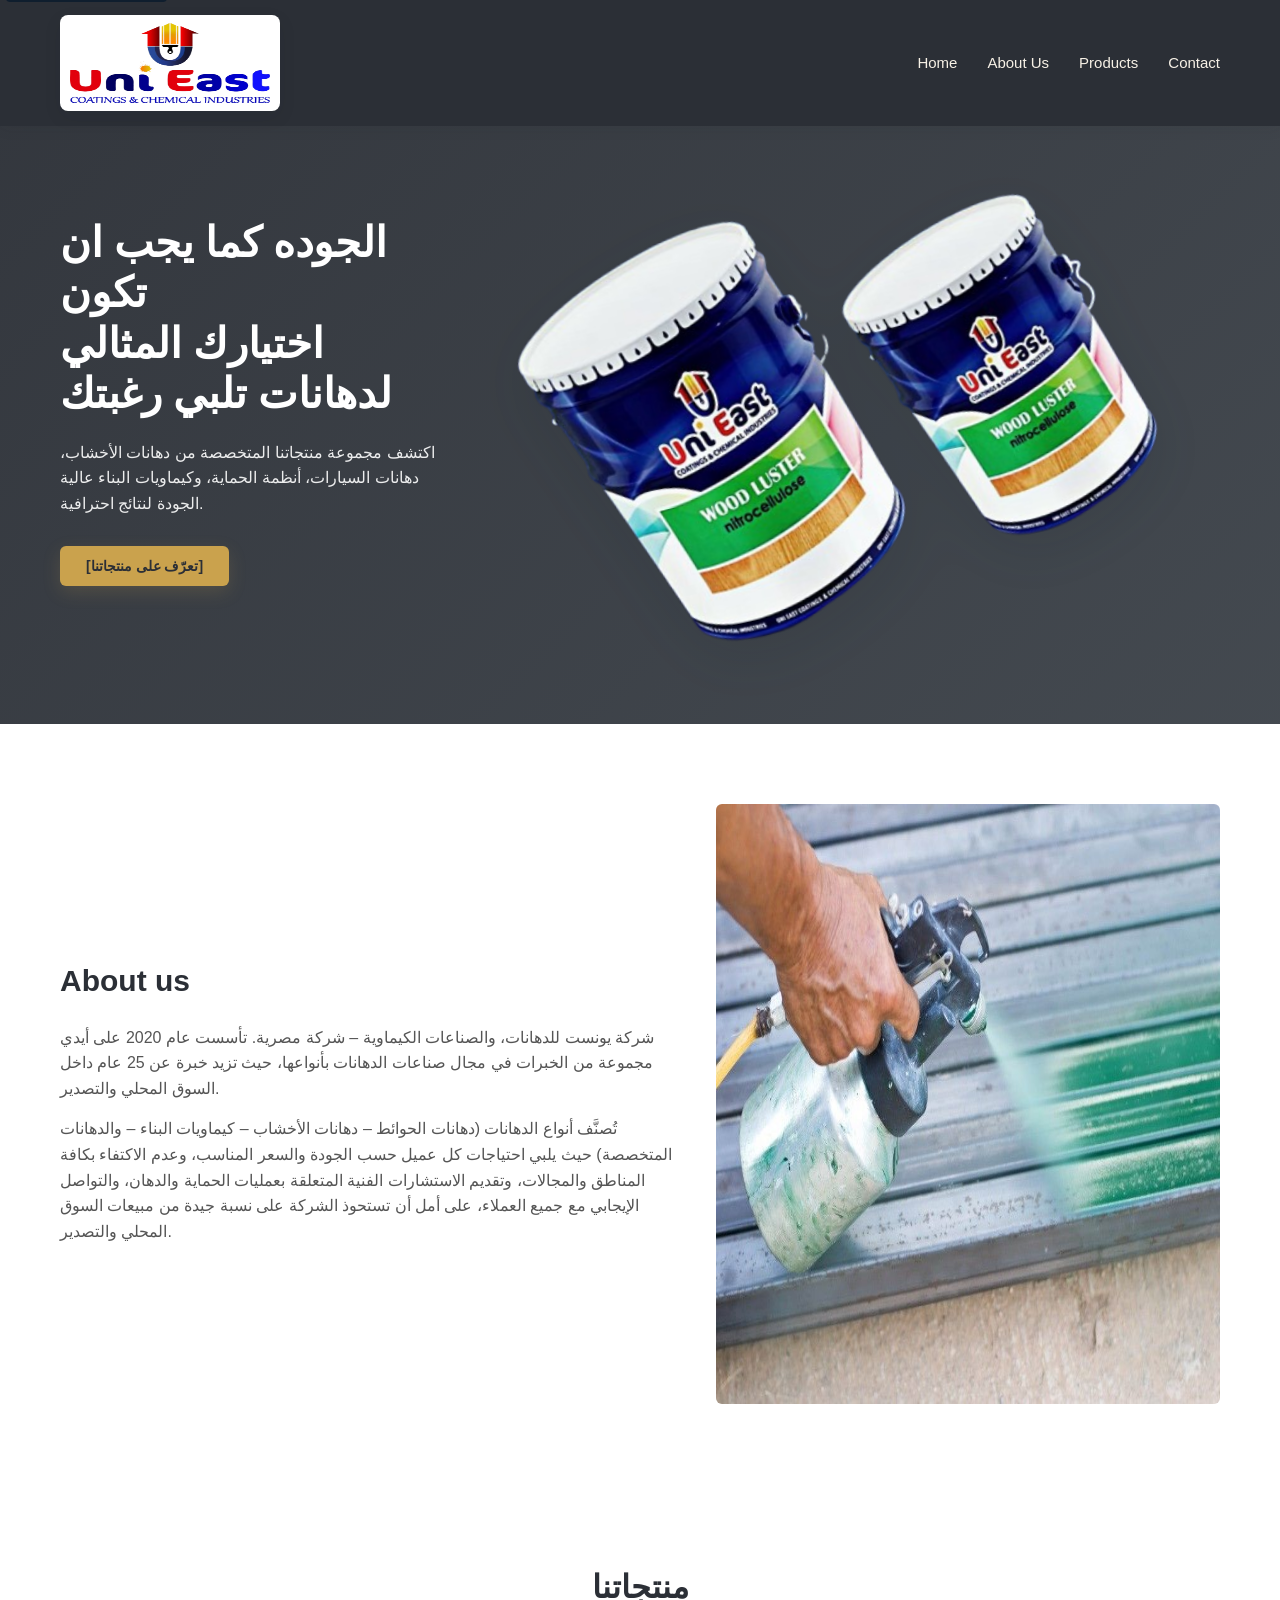
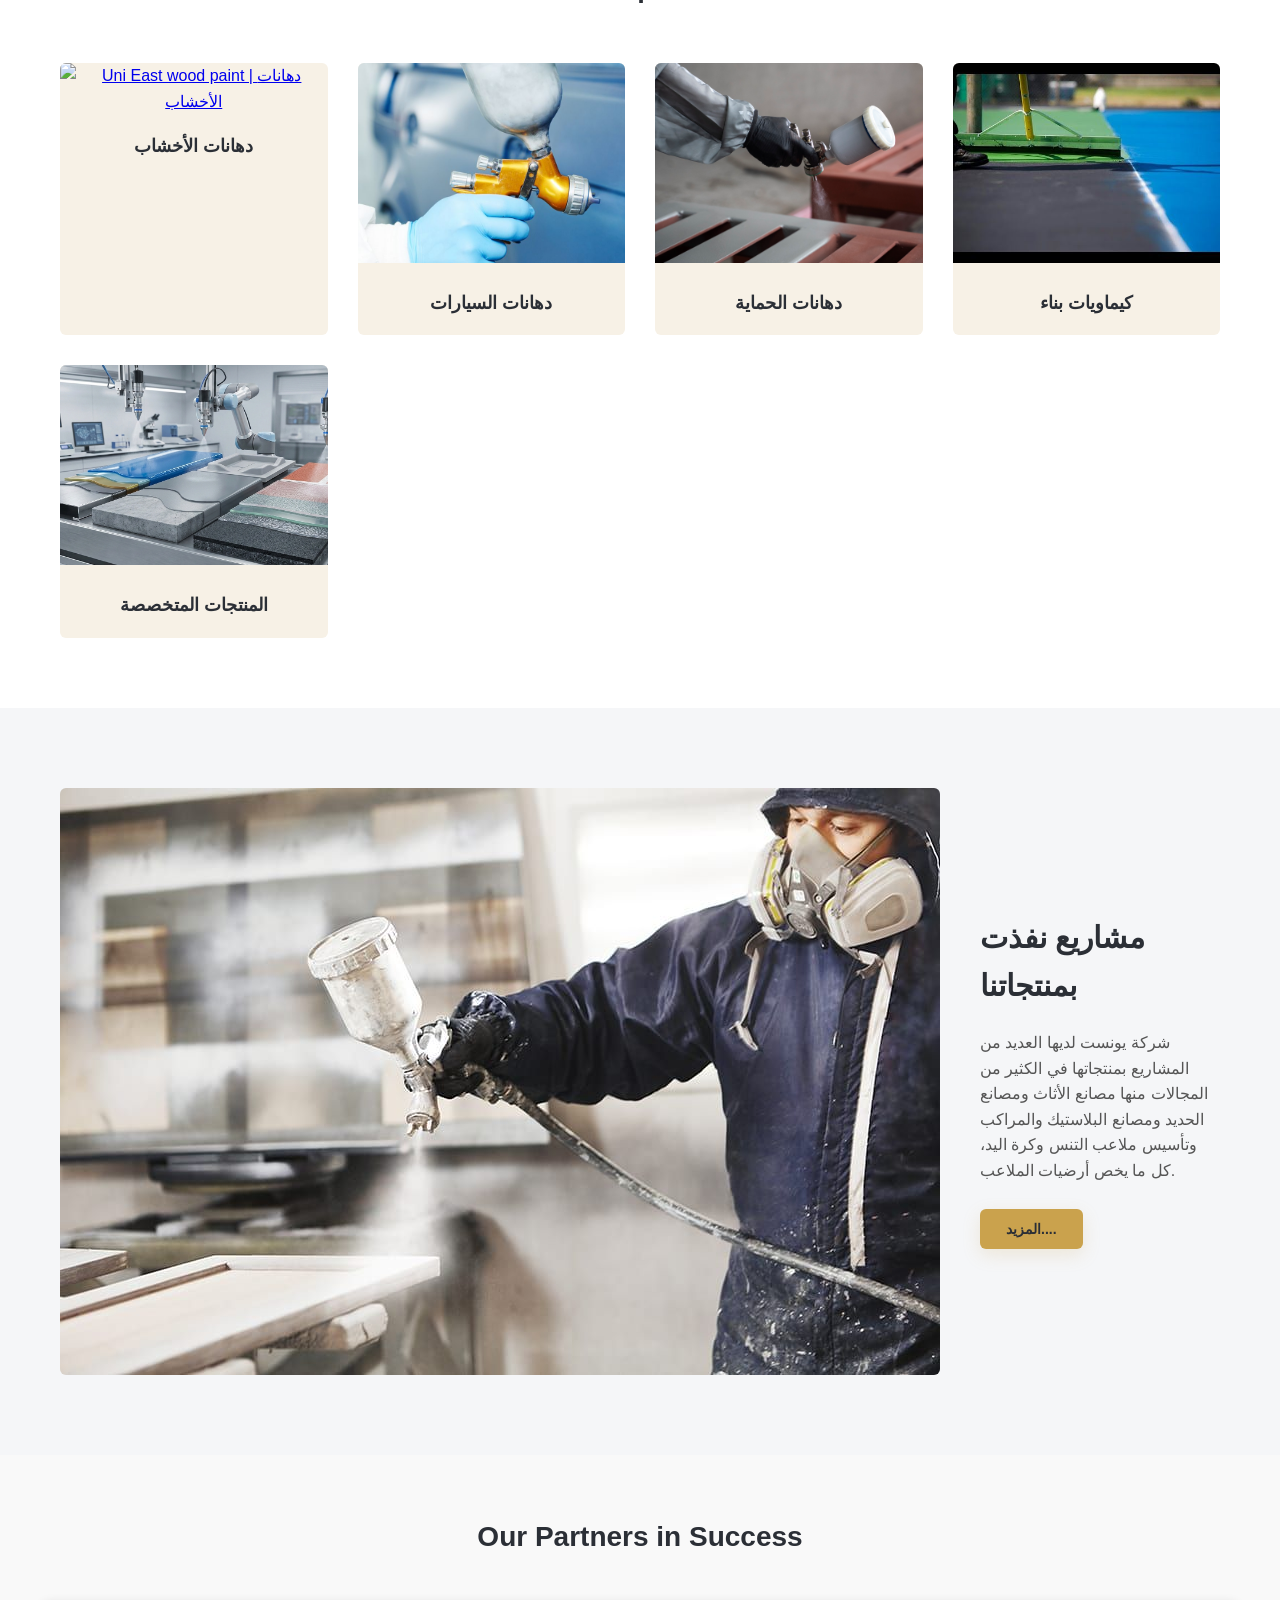
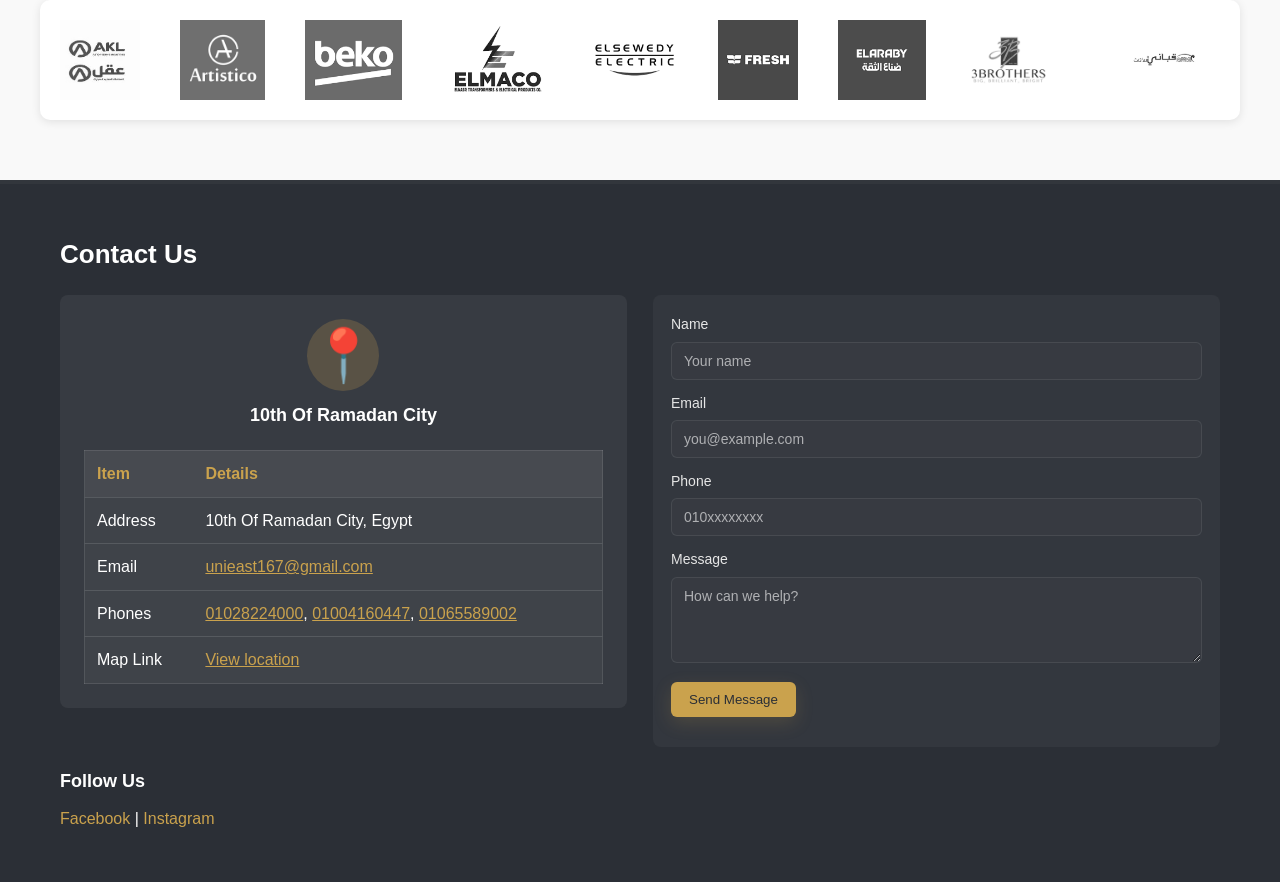
==== commit bf4e4833: "2" ====
--- a/index.html
+++ b/index.html
@@ -48,7 +48,7 @@
     <!-- Hero Section -->
     <main class="hero" id="home">
         <div class="hero-text">
-            <h1>Uni East Coating | دهانات صناعية وطلاءات حماية في مصر</h1>
+            <h1>الجوده كما يجب ان تكون <br>اختيارك المثالي لدهانات تلبي رغبتك</h1>
             <p>اكتشف مجموعة منتجاتنا المتخصصة من دهانات الأخشاب، دهانات السيارات، أنظمة الحماية، وكيماويات البناء عالية الجودة لنتائج احترافية.</p>
             <button class="buy-btn"><a href="product.html">[تعرّف على منتجاتنا]</a></button>
         </div>
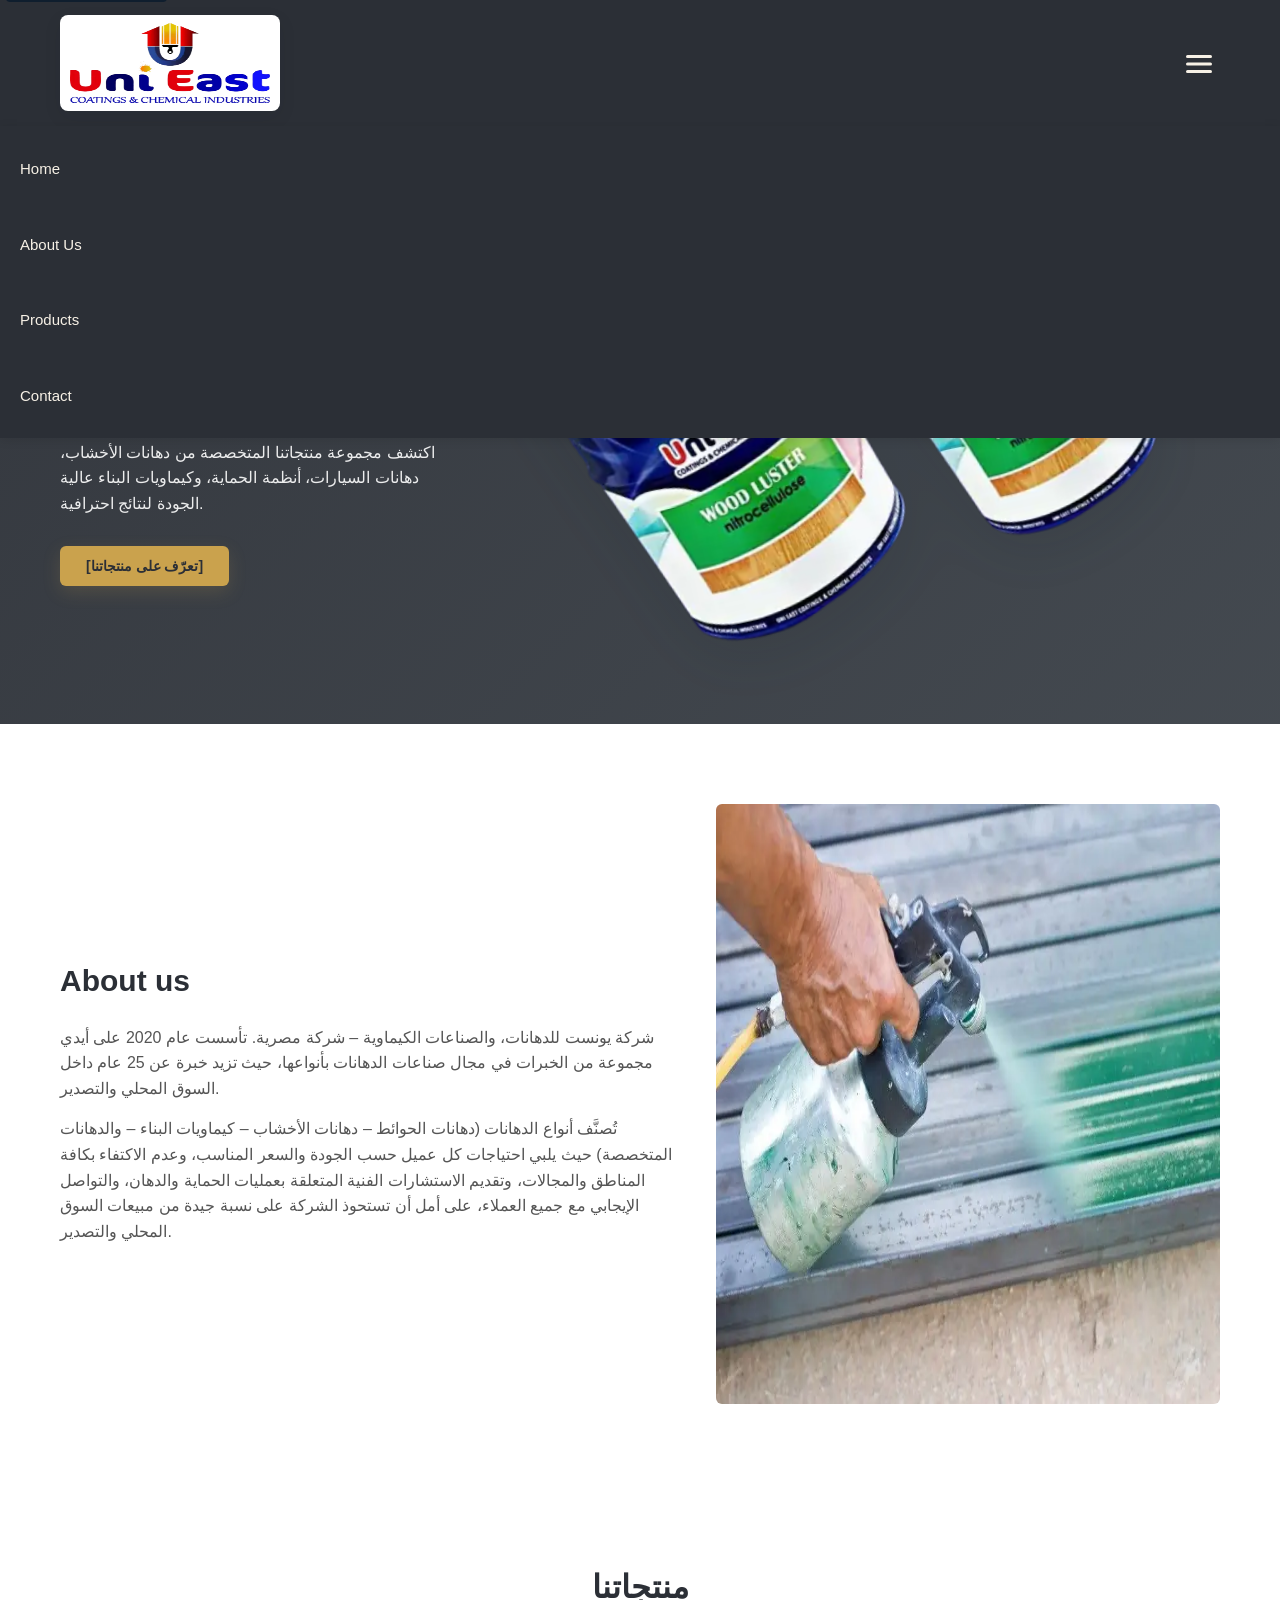
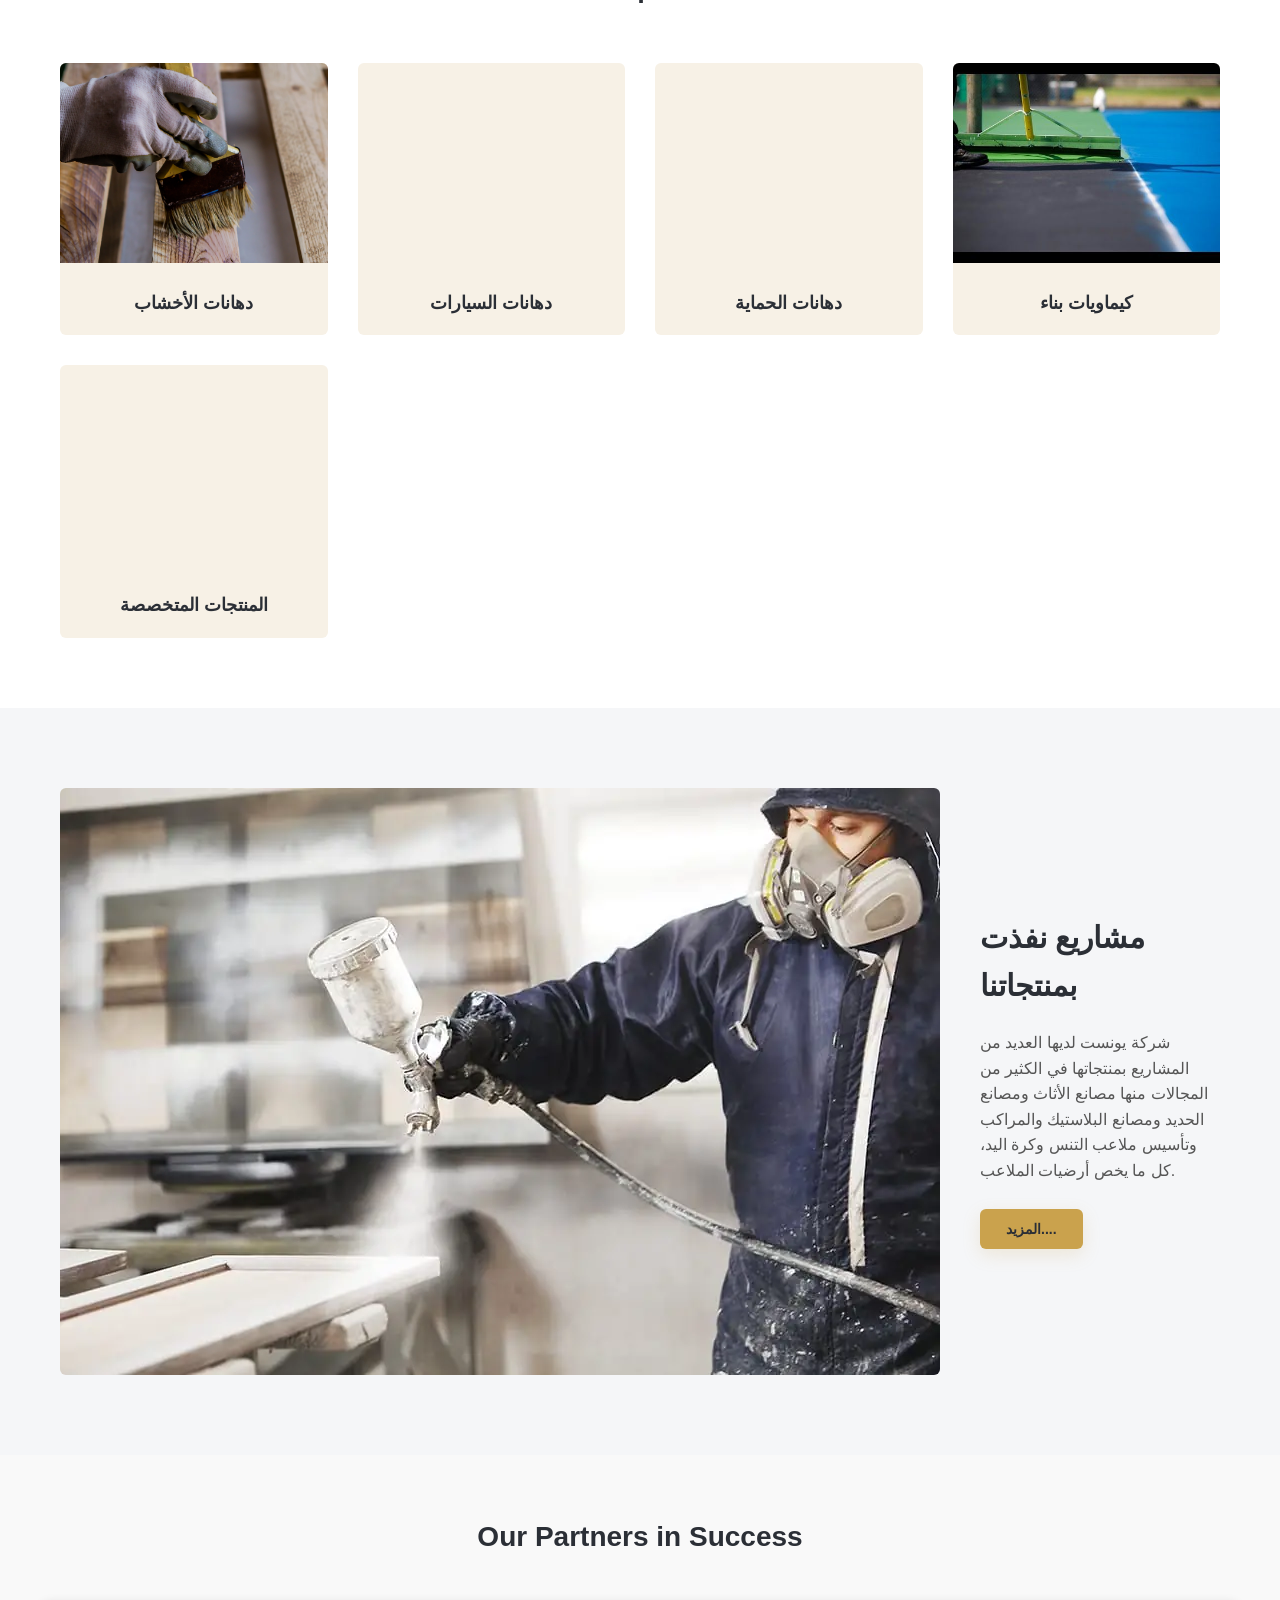
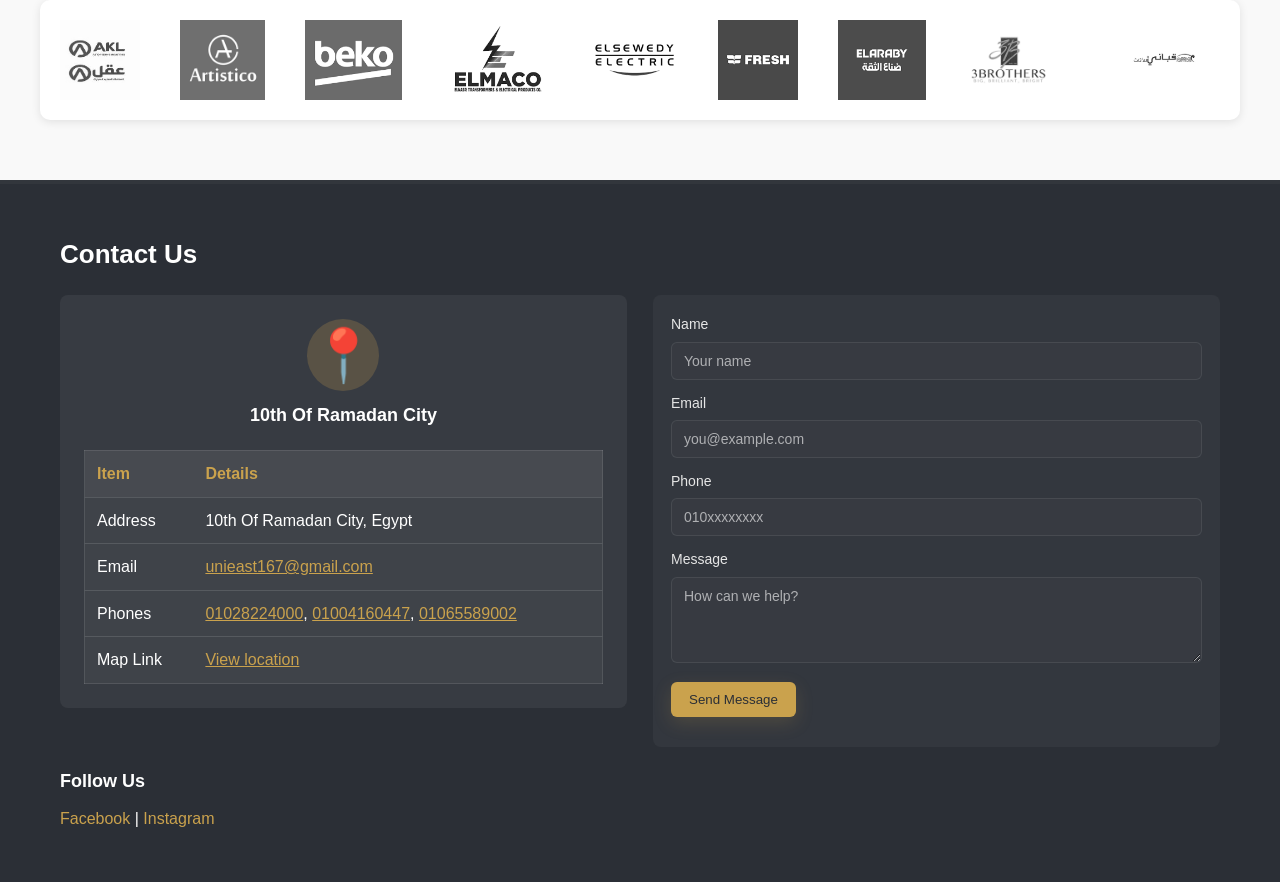
==== commit 4b745fda: "3" ====
--- a/index.html
+++ b/index.html
@@ -21,14 +21,14 @@
     <meta name="twitter:image" content="https://unieastcoating.com/og-image.jpg" />
 
     <link rel="stylesheet" href="style.css">
-    <link rel="preload" as="image" href="images/pastel-removebg-preview.png">
+    <link rel="preload" as="image" href="images/pastel-removebg-preview.webp">
     <script src="js.js" defer></script>
 </head>
 <body>
     <!-- Navbar -->
     <header class="navbar">
         <div class="logo">
-            <a href="index.html"><img src="images/logouni.png" alt="Uni East Coating Logo | يونى إيست" width="220" height="70" decoding="async" loading="eager"></a>
+            <a href="index.html"><img src="images/logouni.webp" alt="Uni East Coating Logo | يونى إيست" width="220" height="70" decoding="async" loading="eager"></a>
         </div>
         <button class="menu-toggle" aria-expanded="false" aria-label="Toggle navigation menu">
             <span class="hamburger" aria-hidden="true">
@@ -53,7 +53,7 @@
             <button class="buy-btn"><a href="product.html">[تعرّف على منتجاتنا]</a></button>
         </div>
         <div class="hero-image">
-            <img src="images/pastel-removebg-preview.png" alt="Uni East Coating hero image | دهانات صناعية" width="1200" height="800" decoding="async" fetchpriority="high">
+            <img src="images/pastel-removebg-preview.webp" alt="Uni East Coating hero image | دهانات صناعية" width="1200" height="800" decoding="async" fetchpriority="high">
         </div>
     </main>
 
@@ -69,7 +69,7 @@
                 <p>تُصنَّف أنواع الدهانات (دهانات الحوائط – دهانات الأخشاب – كيماويات البناء – والدهانات المتخصصة) حيث يلبي احتياجات كل عميل حسب الجودة والسعر المناسب، وعدم الاكتفاء بكافة المناطق والمجالات، وتقديم الاستشارات الفنية المتعلقة بعمليات الحماية والدهان، والتواصل الإيجابي مع جميع العملاء، على أمل أن تستحوذ الشركة على نسبة جيدة من مبيعات السوق المحلي والتصدير.</p>
             </div>
             <div class="about-us-image">
-                <img src="images/f25d4030540dc93a98a4c806cddb51f0.jpg" alt="About Uni East Coating | من نحن" width="900" height="600" decoding="async" loading="lazy">
+                <img src="images/من نجن.webp" alt="About Uni East Coating | من نحن" width="900" height="600" decoding="async" loading="lazy">
             </div>
         </div>
     </section>
@@ -79,15 +79,15 @@
         <h2>منتجاتنا</h2>
         <div class="categories-grid">
             <div class="category">
-                <a href="wood.html"><img src="images/vertical-shot-person-painting-wooden-pallet-with-brush.jpg" alt="Uni East wood paint | دهانات الأخشاب" width="400" height="260" decoding="async" loading="lazy"></a>
+                <a href="wood.html"><img src="images/دهانات خشب.webp" alt="Uni East wood paint | دهانات الأخشاب" width="400" height="260" decoding="async" loading="lazy"></a>
                 <h3><a href="wood.html">دهانات الأخشاب</a></h3>
             </div>
             <div class="category">
-                <a href="carcoating.html"><img src="images/eca2cfa81c137206b622c0963bd0885d.jpg" alt="Uni East car coating | دهانات سيارات" width="400" height="260" decoding="async" loading="lazy"></a>
-                <h3><a href="carcoating.html">دهانات السيارات</a></h3>
-            </div>
-            <div class="category">
-                <a href="protective.html"><img src="images/steel paint.jpg" alt="Uni East protective coatings | دهانات حماية" width="400" height="260" decoding="async" loading="lazy"></a>
+                <a href="carcoating.html"><img src="images/دهانات السيارات.webp" alt="Uni East car coating | دهانات سيارات" width="400" height="260" decoding="async" loading="lazy"></a>
+                <h3><a href="images/دهانات السيارات.webp">دهانات السيارات</a></h3>
+            </div>
+            <div class="category">
+                <a href="protective.html"><img src="images/steel paint.webp" alt="Uni East protective coatings | دهانات حماية" width="400" height="260" decoding="async" loading="lazy"></a>
                 <h3><a href="car.html">دهانات الحماية</a></h3>
             </div>
             <div class="category">
@@ -95,7 +95,7 @@
                 <h3><a href="chemecal.html">كيماويات بناء</a></h3>
             </div>
             <div class="category">
-                <a href="specialize.html"><img src="images/specialize .png" alt="Uni East specialized products | المنتجات المتخصصة" width="400" height="260" decoding="async" loading="lazy"></a>
+                <a href="specialize.html"><img src="images/specialize .webp" alt="Uni East specialized products | المنتجات المتخصصة" width="400" height="260" decoding="async" loading="lazy"></a>
                 <h3><a href="specialize.html">المنتجات المتخصصة</a></h3>
             </div>
         </div>
@@ -103,7 +103,7 @@
 
     <section class="vision-and-mission">
         <div class="vision-mission-container">
-            <img src="images/898225d39861a1b56655179688d4b474.jpg" alt="Vision and Mission Image" width="960" height="640" decoding="async" loading="lazy">
+            <img src="images/مشاريع .webp" alt="Vision and Mission Image" width="960" height="640" decoding="async" loading="lazy">
             <div class="text-container">
                 <h2>مشاريع نفذت بمنتجاتنا</h2>
                 <p>شركة يونست لديها العديد من المشاريع بمنتجاتها في الكثير من المجالات منها مصانع الأثاث ومصانع الحديد ومصانع البلاستيك والمراكب وتأسيس ملاعب التنس وكرة اليد، كل ما يخص أرضيات الملاعب.</p>
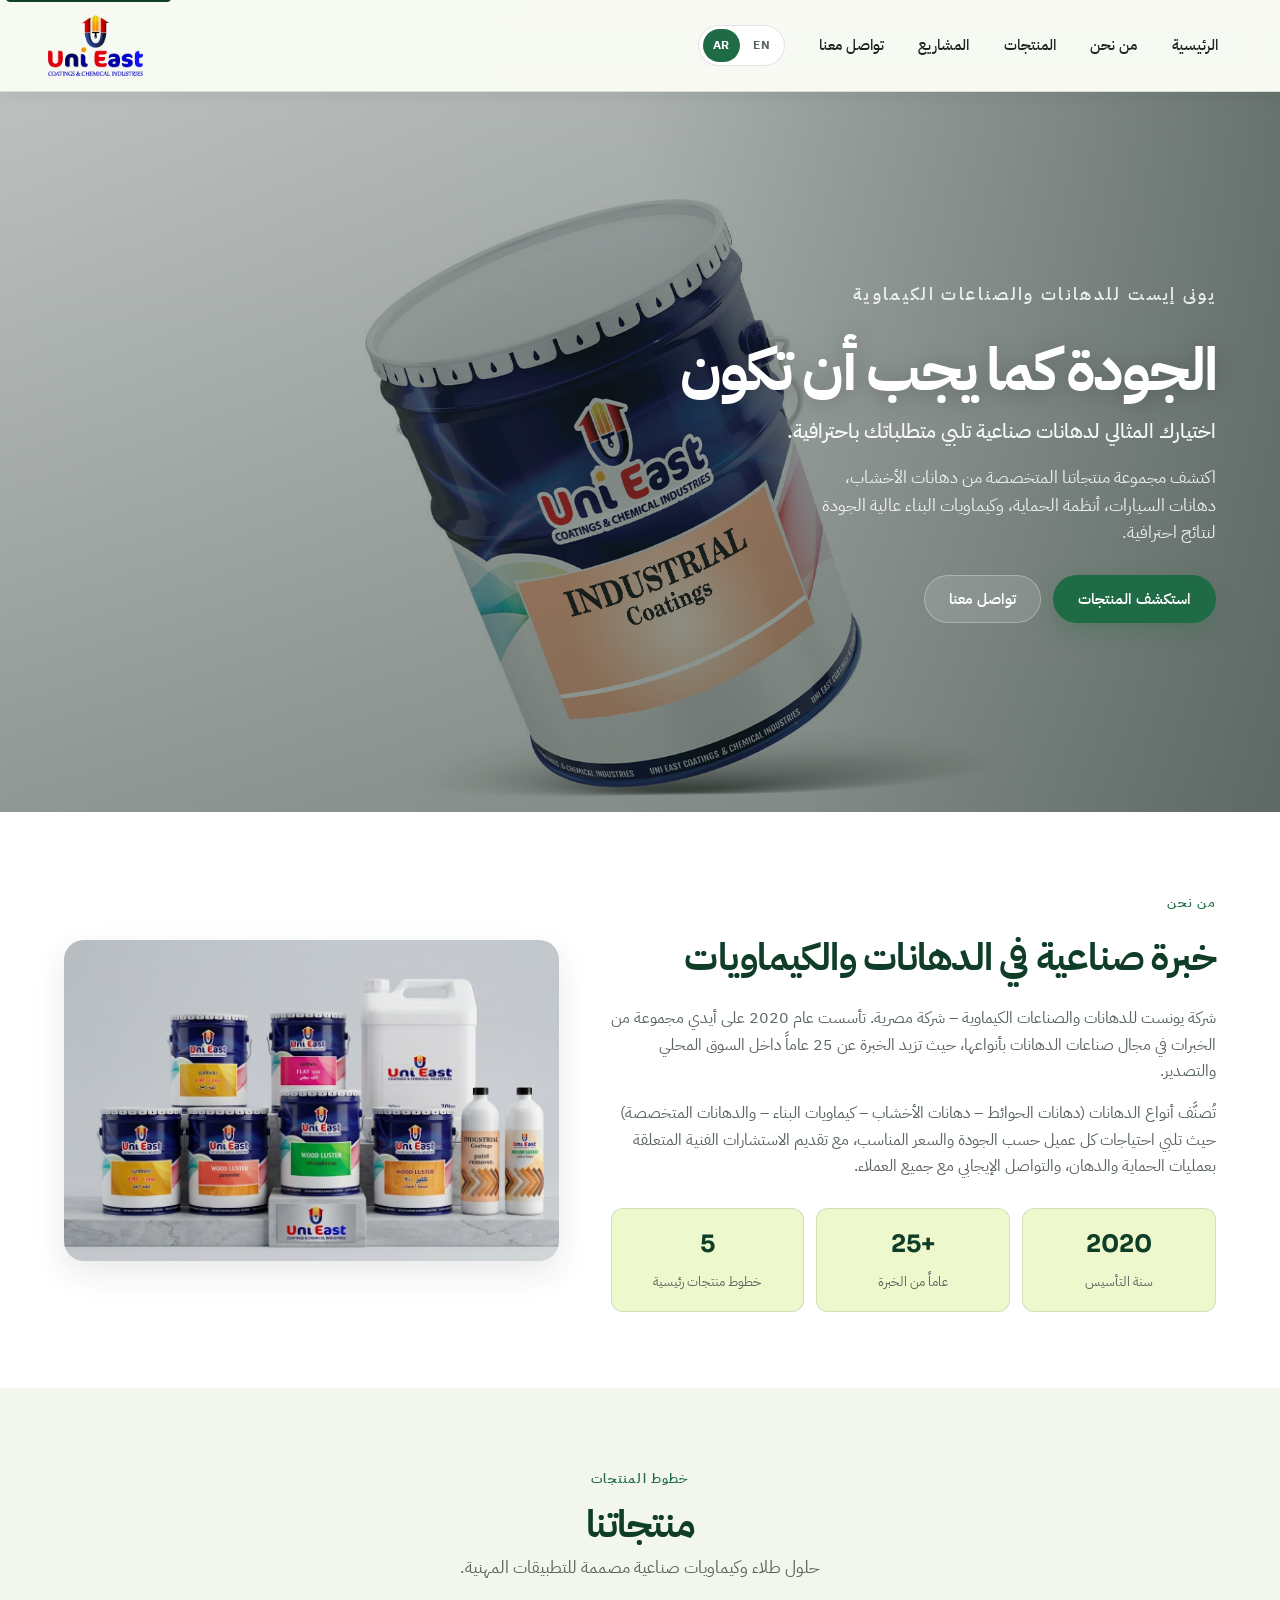
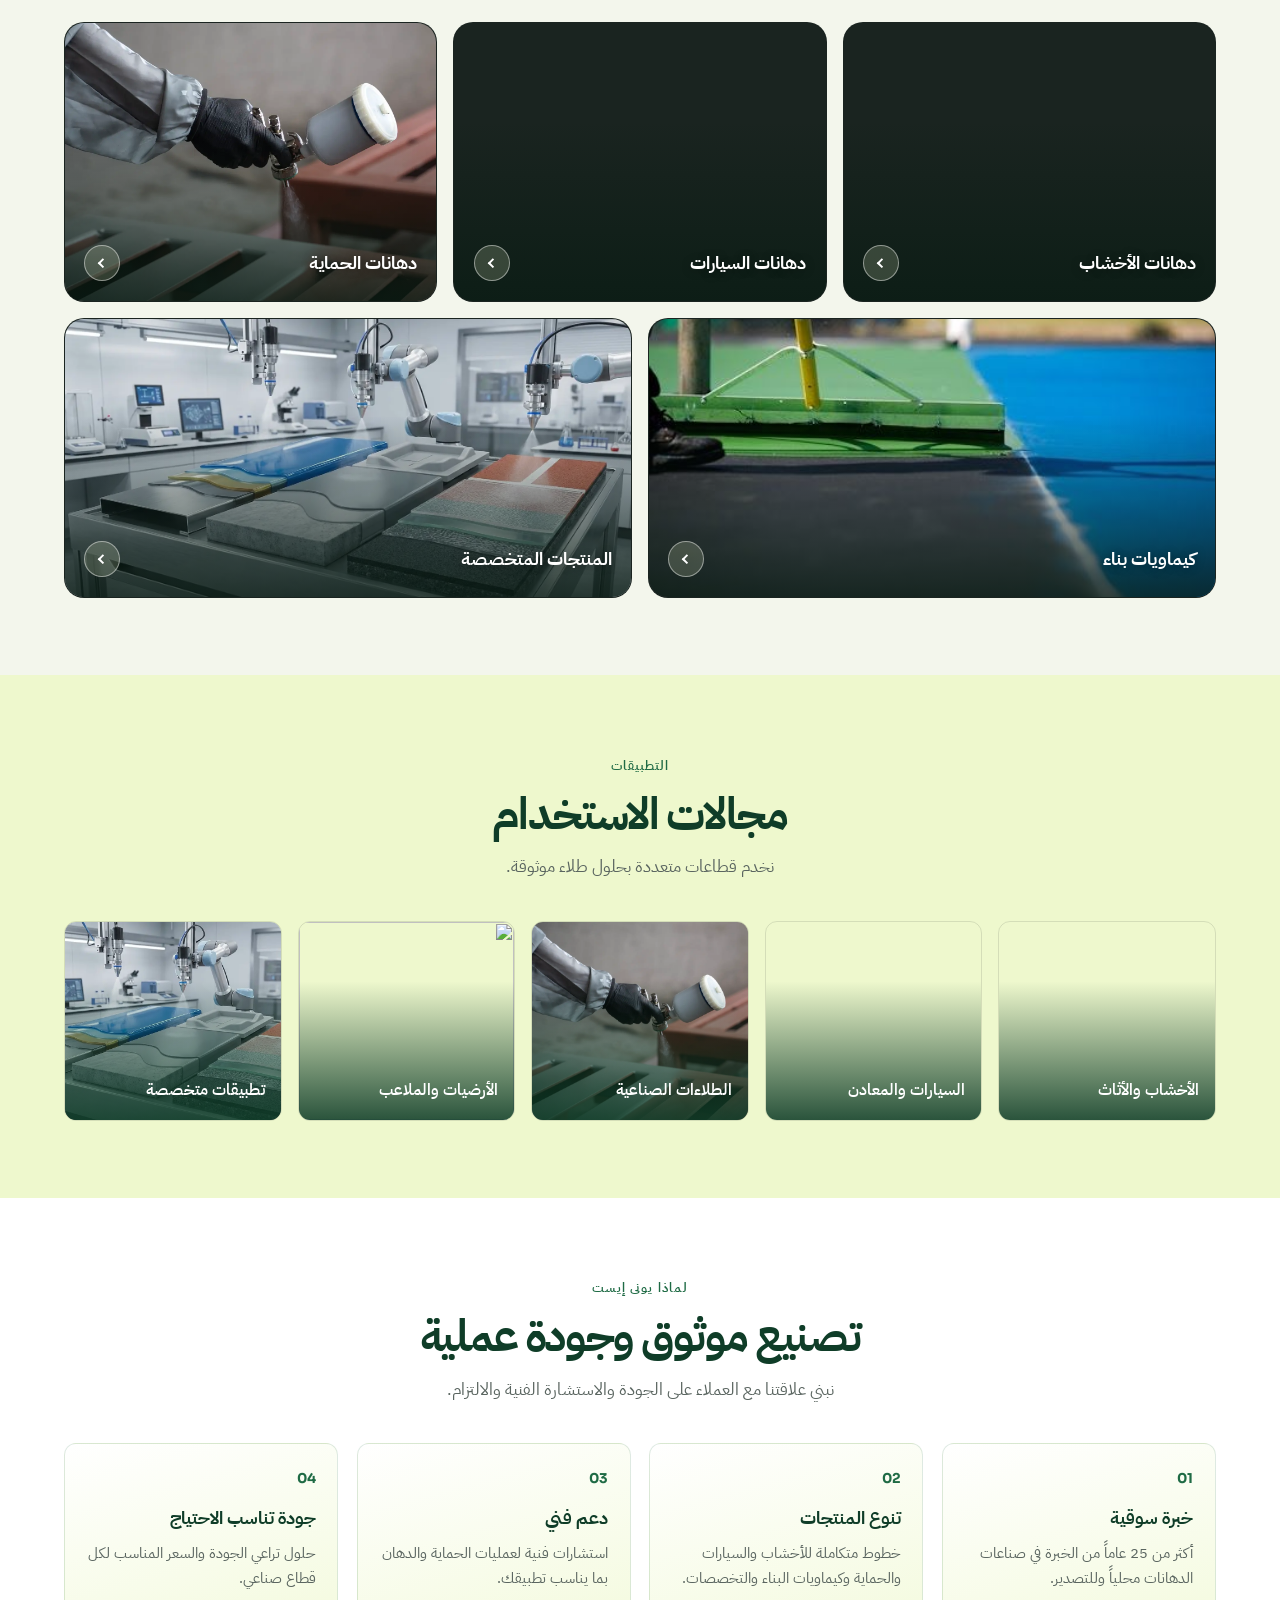
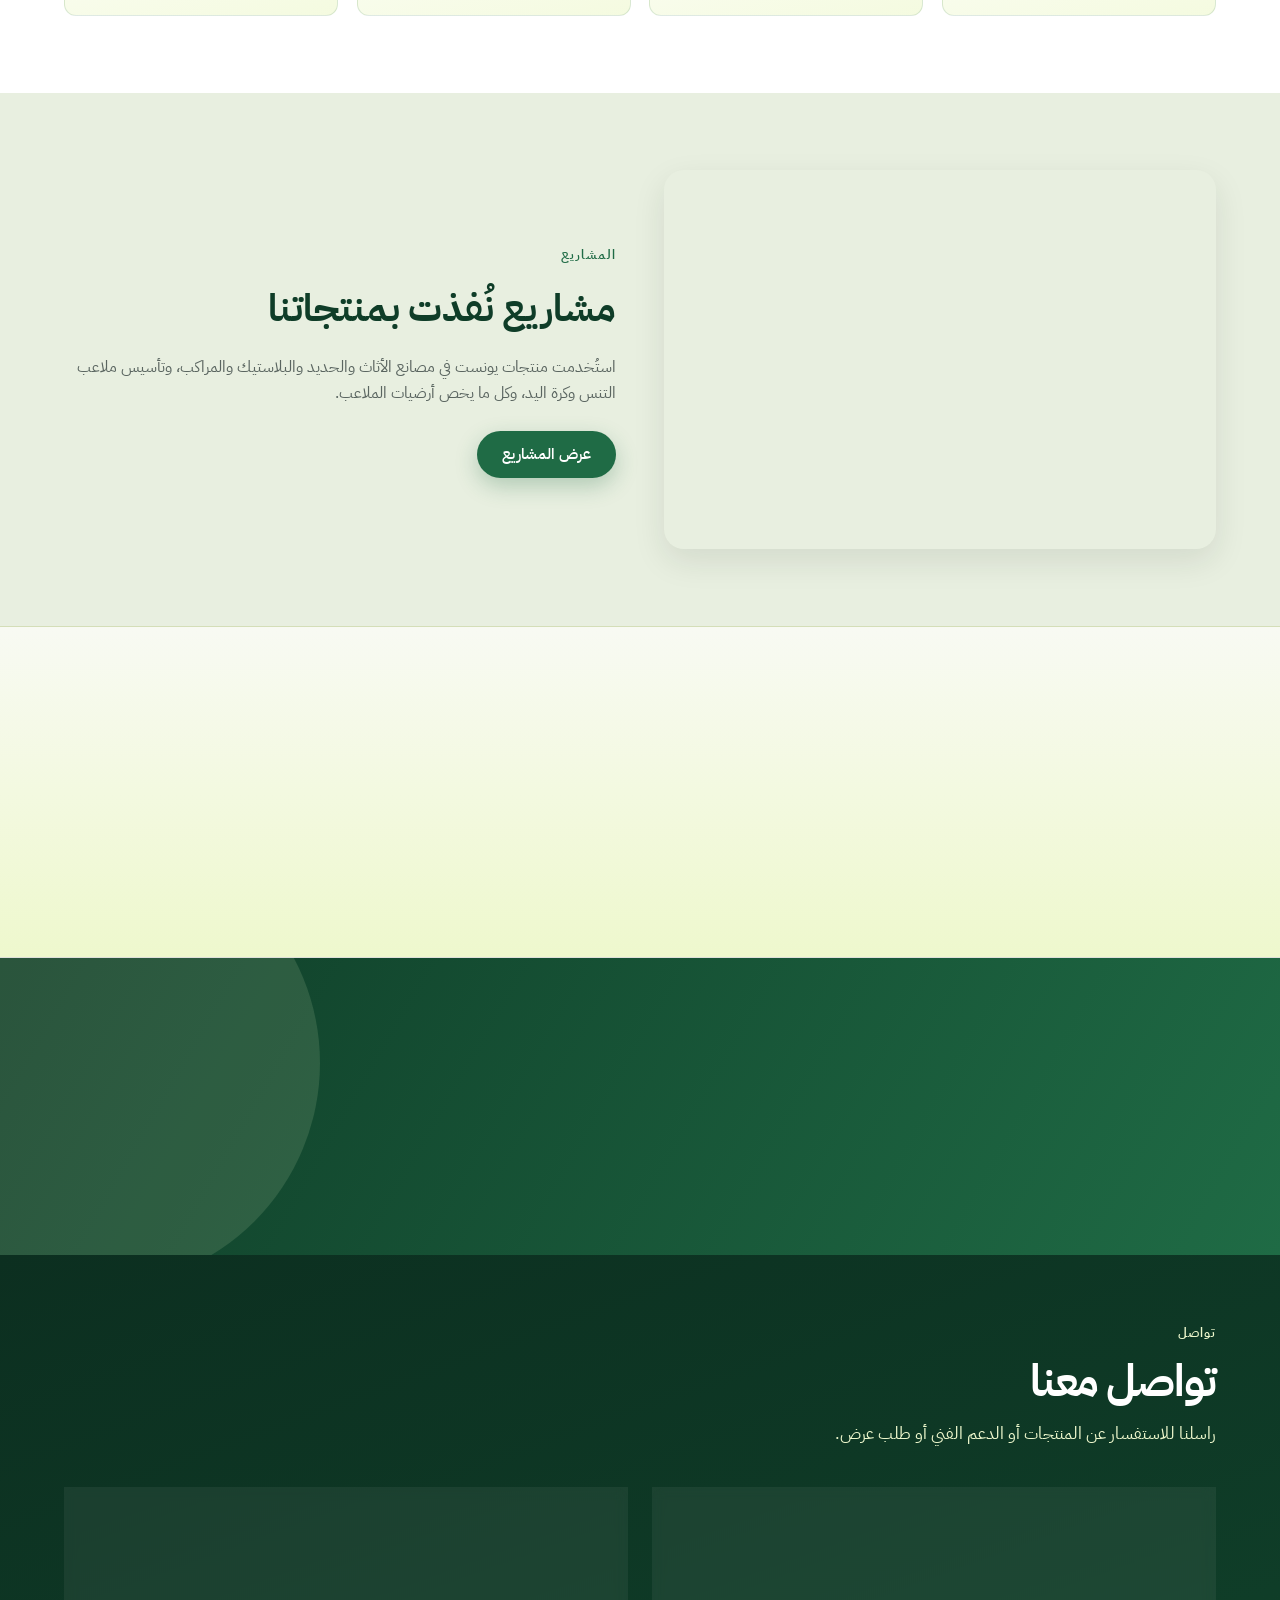
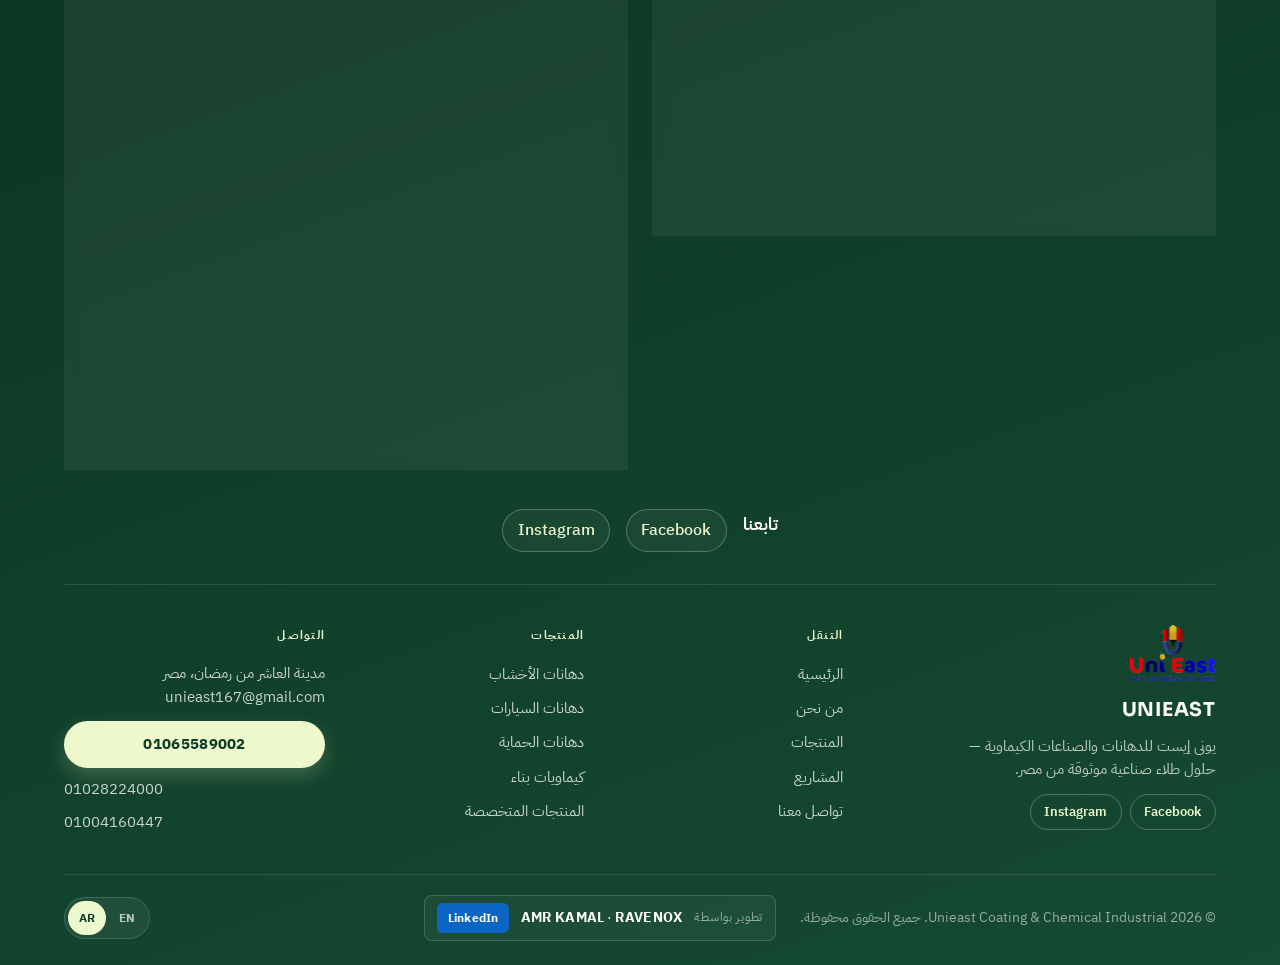
==== commit 8a70d30b: "UPGRADE DESIGN UPGRADE DESIGN  IN ALL" ====
--- a/index.html
+++ b/index.html
@@ -1,208 +1,435 @@
 <!DOCTYPE html>
-<html lang="ar">
+<html lang="ar" dir="rtl">
 <head>
     <meta charset="UTF-8">
     <meta name="viewport" content="width=device-width, initial-scale=1.0">
-    <title>Uni East Coating | Industrial Paints & Coatings Egypt | يونى إيست دهانات</title>
-    <meta name="description" content="Uni East Coating شركة دهانات صناعية في مصر، تقدم دهانات خشب ودهانات سيارات وطلاءات حماية عالية الأداء. Industrial paints, coatings, wood paint, car paint, protective coatings." />
-    <meta name="keywords" content="industrial paints, coatings, Egypt, wood paint, car paint, protective coatings, دهانات صناعية, دهانات خشب, دهانات سيارات" />
-    <meta name="robots" content="index, follow" />
-    <link rel="canonical" href="https://unieastcoating.com" />
-
-    <meta property="og:title" content="Uni East Coating | Industrial Paints & Coatings Egypt" />
-    <meta property="og:description" content="Uni East Coating شركة دهانات صناعية في مصر: أفضل معالجة للأسطح، دهانات خشب، دهانات سيارات، وطلاءات حماية." />
-    <meta property="og:type" content="website" />
-    <meta property="og:url" content="https://unieastcoating.com" />
-    <meta property="og:image" content="https://unieastcoating.com/og-image.jpg" />
-
-    <meta name="twitter:card" content="summary_large_image" />
-    <meta name="twitter:title" content="Uni East Coating | Industrial Paints & Coatings Egypt" />
-    <meta name="twitter:description" content="Uni East Coating شركة دهانات صناعية في مصر: دهانات خشب ودهانات سيارات وطلاءات حماية عالية الأداء." />
-    <meta name="twitter:image" content="https://unieastcoating.com/og-image.jpg" />
+    <title data-i18n="meta.homeTitle">يونى إيست للدهانات والصناعات الكيماوية | دهانات صناعية مصر</title>
+    <meta name="description" data-i18n="meta.homeDesc" content="يونى إيست شركة مصرية للدهانات الصناعية والكيماويات: دهانات أخشاب، دهانات سيارات، طلاءات حماية، وكيماويات بناء عالية الأداء.">
+    <meta name="keywords" content="industrial paints, coatings, Egypt, wood paint, car paint, protective coatings, دهانات صناعية, دهانات خشب, دهانات سيارات, يونى إيست">
+    <meta name="robots" content="index, follow">
+    <link rel="canonical" href="https://www.unieastcoating.com/">
+    <link rel="alternate" hreflang="ar" href="https://www.unieastcoating.com/">
+    <link rel="alternate" hreflang="en" href="https://www.unieastcoating.com/">
+    <link rel="alternate" hreflang="x-default" href="https://www.unieastcoating.com/">
+
+    <meta property="og:title" content="Unieast Coating & Chemical Industrial | Industrial Paints Egypt">
+    <meta property="og:description" content="Egyptian industrial coatings manufacturer: wood, automotive, protective coatings, and construction chemicals.">
+    <meta property="og:type" content="website">
+    <meta property="og:url" content="https://www.unieastcoating.com/">
+    <meta property="og:image" content="https://www.unieastcoating.com/images/logouni.webp">
+    <meta property="og:locale" content="ar_EG">
+    <meta property="og:locale:alternate" content="en_US">
+
+    <meta name="twitter:card" content="summary_large_image">
+    <meta name="twitter:title" content="Unieast Coating & Chemical Industrial">
+    <meta name="twitter:description" content="Industrial paints and coatings from Egypt — wood, automotive, protective, and construction chemicals.">
+    <meta name="twitter:image" content="https://www.unieastcoating.com/images/logouni.webp">
 
     <link rel="stylesheet" href="style.css">
-    <link rel="preload" as="image" href="images/pastel-removebg-preview.webp">
+    <link rel="preload" as="image" href="images/industjpg.jpg">
+    <script src="js/translations.js" defer></script>
+    <script src="js/i18n.js" defer></script>
     <script src="js.js" defer></script>
 </head>
 <body>
-    <!-- Navbar -->
     <header class="navbar">
-        <div class="logo">
-            <a href="index.html"><img src="images/logouni.webp" alt="Uni East Coating Logo | يونى إيست" width="220" height="70" decoding="async" loading="eager"></a>
-        </div>
-        <button class="menu-toggle" aria-expanded="false" aria-label="Toggle navigation menu">
-            <span class="hamburger" aria-hidden="true">
-                <span></span>
-                <span></span>
-                <span></span>
-            </span>
-        </button>
-        <ul>
-            <li><a href="#home">Home</a></li>
-            <li><a href="#about">About Us</a></li>
-            <li><a href="product.html">Products</a></li>
-            <li><a href="#contact">Contact</a></li>
-        </ul>
+        <a class="logo" href="index.html">
+            <img src="images/logouni-transparent.png" alt="Unieast Coating Logo | يونى إيست" width="160" height="104" decoding="async" loading="eager">
+        </a>
+        <div class="nav-cluster">
+            <nav aria-label="Primary">
+                <ul>
+                    <li><a href="#home" data-i18n="nav.home">الرئيسية</a></li>
+                    <li><a href="#about" data-i18n="nav.about">من نحن</a></li>
+                    <li><a href="product.html" data-i18n="nav.products">المنتجات</a></li>
+                    <li><a href="projects.html" data-i18n="nav.projects">المشاريع</a></li>
+                    <li><a href="#contact" data-i18n="nav.contact">تواصل معنا</a></li>
+                </ul>
+            </nav>
+            <div class="lang-switch" role="group" aria-label="Language">
+                <button type="button" data-lang="en" aria-pressed="false">EN</button>
+                <button type="button" data-lang="ar" aria-pressed="true" class="is-active">AR</button>
+            </div>
+            <button class="menu-toggle" aria-expanded="false" data-i18n-aria="nav.menu" aria-label="القائمة">
+                <span class="hamburger" aria-hidden="true">
+                    <span></span>
+                    <span></span>
+                    <span></span>
+                </span>
+            </button>
+        </div>
     </header>
 
-    <!-- Hero Section -->
     <main class="hero" id="home">
-        <div class="hero-text">
-            <h1>الجوده كما يجب ان تكون <br>اختيارك المثالي لدهانات تلبي رغبتك</h1>
-            <p>اكتشف مجموعة منتجاتنا المتخصصة من دهانات الأخشاب، دهانات السيارات، أنظمة الحماية، وكيماويات البناء عالية الجودة لنتائج احترافية.</p>
-            <button class="buy-btn"><a href="product.html">[تعرّف على منتجاتنا]</a></button>
-        </div>
-        <div class="hero-image">
-            <img src="images/pastel-removebg-preview.webp" alt="Uni East Coating hero image | دهانات صناعية" width="1200" height="800" decoding="async" fetchpriority="high">
+        <video
+            class="hero-video"
+            autoplay
+            muted
+            loop
+            playsinline
+            preload="metadata"
+            poster="images/industjpg.jpg"
+            aria-hidden="true"
+        >
+            <source src="videos/عاوز_اعمل_فديو_لشركتي_دا_اكبر.mp4" type="video/mp4">
+        </video>
+        <div class="hero-overlay" aria-hidden="true"></div>
+        <div class="hero-content">
+            <div class="hero-text">
+                <p class="hero-brand" data-i18n="hero.eyebrow">يونى إيست للدهانات والصناعات الكيماوية</p>
+                <h1 data-i18n="hero.title">الجودة كما يجب أن تكون</h1>
+                <p class="hero-sub" data-i18n="hero.subtitle">اختيارك المثالي لدهانات صناعية تلبي متطلباتك باحترافية.</p>
+                <p data-i18n="hero.lead">اكتشف مجموعة منتجاتنا المتخصصة من دهانات الأخشاب، دهانات السيارات، أنظمة الحماية، وكيماويات البناء عالية الجودة لنتائج احترافية.</p>
+                <div class="hero-actions">
+                    <a class="btn btn-primary" href="product.html" data-i18n="hero.ctaPrimary">استكشف المنتجات</a>
+                    <a class="btn btn-ghost" href="#contact" data-i18n="hero.ctaSecondary">تواصل معنا</a>
+                </div>
+            </div>
         </div>
     </main>
 
-    
-
-    <!-- About Us Section -->
-    <section class="about-us-section" id="about">
-        <div class="about-us-container">
-            <div class="about-us-text">
-                <h2>About us</h2>
-                <p>شركة يونست للدهانات، والصناعات الكيماوية – شركة مصرية.
-تأسست عام 2020 على أيدي مجموعة من الخبرات في مجال صناعات الدهانات بأنواعها، حيث تزيد خبرة عن 25 عام داخل السوق المحلي والتصدير.</p>
-                <p>تُصنَّف أنواع الدهانات (دهانات الحوائط – دهانات الأخشاب – كيماويات البناء – والدهانات المتخصصة) حيث يلبي احتياجات كل عميل حسب الجودة والسعر المناسب، وعدم الاكتفاء بكافة المناطق والمجالات، وتقديم الاستشارات الفنية المتعلقة بعمليات الحماية والدهان، والتواصل الإيجابي مع جميع العملاء، على أمل أن تستحوذ الشركة على نسبة جيدة من مبيعات السوق المحلي والتصدير.</p>
-            </div>
-            <div class="about-us-image">
-                <img src="images/من نجن.webp" alt="About Uni East Coating | من نحن" width="900" height="600" decoding="async" loading="lazy">
-            </div>
-        </div>
-    </section>
-
-    <!-- Categories Section -->   
-    <section class="categories-section" id="products">
-        <h2>منتجاتنا</h2>
-        <div class="categories-grid">
-            <div class="category">
-                <a href="wood.html"><img src="images/دهانات خشب.webp" alt="Uni East wood paint | دهانات الأخشاب" width="400" height="260" decoding="async" loading="lazy"></a>
-                <h3><a href="wood.html">دهانات الأخشاب</a></h3>
-            </div>
-            <div class="category">
-                <a href="carcoating.html"><img src="images/دهانات السيارات.webp" alt="Uni East car coating | دهانات سيارات" width="400" height="260" decoding="async" loading="lazy"></a>
-                <h3><a href="images/دهانات السيارات.webp">دهانات السيارات</a></h3>
-            </div>
-            <div class="category">
-                <a href="protective.html"><img src="images/steel paint.webp" alt="Uni East protective coatings | دهانات حماية" width="400" height="260" decoding="async" loading="lazy"></a>
-                <h3><a href="car.html">دهانات الحماية</a></h3>
-            </div>
-            <div class="category">
-                <a href="chemecal.html"><img src="images/tennis.jpg" alt="Uni East construction chemicals | كيماويات بناء" width="400" height="260" decoding="async" loading="lazy"></a>
-                <h3><a href="chemecal.html">كيماويات بناء</a></h3>
-            </div>
-            <div class="category">
-                <a href="specialize.html"><img src="images/specialize .webp" alt="Uni East specialized products | المنتجات المتخصصة" width="400" height="260" decoding="async" loading="lazy"></a>
-                <h3><a href="specialize.html">المنتجات المتخصصة</a></h3>
-            </div>
-        </div>
-    </section>
-
-    <section class="vision-and-mission">
-        <div class="vision-mission-container">
-            <img src="images/مشاريع .webp" alt="Vision and Mission Image" width="960" height="640" decoding="async" loading="lazy">
-            <div class="text-container">
-                <h2>مشاريع نفذت بمنتجاتنا</h2>
-                <p>شركة يونست لديها العديد من المشاريع بمنتجاتها في الكثير من المجالات منها مصانع الأثاث ومصانع الحديد ومصانع البلاستيك والمراكب وتأسيس ملاعب التنس وكرة اليد، كل ما يخص أرضيات الملاعب.</p>
-                <button class="buy-btn"><a href="projects.html">المزيد.... </a></button>
-            </div>
-        </div>
-    </section>
-
-    <!-- Partners Section -->
+    <section class="section section-surface about-us-section" id="about">
+        <div class="container about-split">
+            <div class="about-media reveal">
+                <img src="images/about-unieast-products.png" alt="Unieast Coating products | منتجات يونى إيست" width="1024" height="664" decoding="async" loading="lazy">
+            </div>
+            <div class="about-copy reveal">
+                <span class="eyebrow" data-i18n="about.eyebrow">من نحن</span>
+                <h2 data-i18n="about.title">خبرة صناعية في الدهانات والكيماويات</h2>
+                <p data-i18n="about.p1">شركة يونست للدهانات والصناعات الكيماوية – شركة مصرية. تأسست عام 2020 على أيدي مجموعة من الخبرات في مجال صناعات الدهانات بأنواعها، حيث تزيد الخبرة عن 25 عاماً داخل السوق المحلي والتصدير.</p>
+                <p data-i18n="about.p2">تُصنَّف أنواع الدهانات (دهانات الحوائط – دهانات الأخشاب – كيماويات البناء – والدهانات المتخصصة) حيث تلبي احتياجات كل عميل حسب الجودة والسعر المناسب، مع تقديم الاستشارات الفنية المتعلقة بعمليات الحماية والدهان، والتواصل الإيجابي مع جميع العملاء.</p>
+                <div class="about-stats">
+                    <div class="stat-card">
+                        <strong data-i18n="about.stat1Value">2020</strong>
+                        <span data-i18n="about.stat1Label">سنة التأسيس</span>
+                    </div>
+                    <div class="stat-card">
+                        <strong data-i18n="about.stat2Value">+25</strong>
+                        <span data-i18n="about.stat2Label">عاماً من الخبرة</span>
+                    </div>
+                    <div class="stat-card">
+                        <strong data-i18n="about.stat3Value">5</strong>
+                        <span data-i18n="about.stat3Label">خطوط منتجات رئيسية</span>
+                    </div>
+                </div>
+            </div>
+        </div>
+    </section>
+
+    <section class="section categories-section" id="products">
+        <div class="container">
+            <div class="section-head centered reveal">
+                <span class="eyebrow" data-i18n="cats.eyebrow">خطوط المنتجات</span>
+                <h2 data-i18n="cats.title">منتجاتنا</h2>
+                <p data-i18n="cats.lead">حلول طلاء وكيماويات صناعية مصممة للتطبيقات المهنية.</p>
+            </div>
+            <div class="categories-grid categories-grid--premium">
+                <article class="category category-card reveal">
+                    <a href="wood.html">
+                        <img src="images/دهانات خشب.webp" alt="Uni East wood paint | دهانات الأخشاب" width="400" height="260" decoding="async" loading="lazy">
+                        <div class="category-content">
+                            <h3 data-i18n="cats.wood">دهانات الأخشاب</h3>
+                            <span class="category-arrow" aria-hidden="true"></span>
+                        </div>
+                    </a>
+                </article>
+                <article class="category category-card reveal">
+                    <a href="carcoating.html">
+                        <img src="images/دهانات السيارات.webp" alt="Uni East car coating | دهانات سيارات" width="400" height="260" decoding="async" loading="lazy">
+                        <div class="category-content">
+                            <h3 data-i18n="cats.car">دهانات السيارات</h3>
+                            <span class="category-arrow" aria-hidden="true"></span>
+                        </div>
+                    </a>
+                </article>
+                <article class="category category-card reveal">
+                    <a href="protective.html">
+                        <img src="images/steel paint.webp" alt="Uni East protective coatings | دهانات حماية" width="400" height="260" decoding="async" loading="lazy">
+                        <div class="category-content">
+                            <h3 data-i18n="cats.protective">دهانات الحماية</h3>
+                            <span class="category-arrow" aria-hidden="true"></span>
+                        </div>
+                    </a>
+                </article>
+                <article class="category category-card reveal">
+                    <a href="chemecal.html">
+                        <img src="images/tennis.jpg" alt="Uni East construction chemicals | كيماويات بناء" width="400" height="260" decoding="async" loading="lazy">
+                        <div class="category-content">
+                            <h3 data-i18n="cats.chemical">كيماويات بناء</h3>
+                            <span class="category-arrow" aria-hidden="true"></span>
+                        </div>
+                    </a>
+                </article>
+                <article class="category category-card reveal">
+                    <a href="specialize.html">
+                        <img src="images/specialize .webp" alt="Uni East specialized products | المنتجات المتخصصة" width="400" height="260" decoding="async" loading="lazy">
+                        <div class="category-content">
+                            <h3 data-i18n="cats.specialize">المنتجات المتخصصة</h3>
+                            <span class="category-arrow" aria-hidden="true"></span>
+                        </div>
+                    </a>
+                </article>
+            </div>
+        </div>
+    </section>
+
+    <section class="section section-tint" id="applications">
+        <div class="container">
+            <div class="section-head centered reveal">
+                <span class="eyebrow" data-i18n="apps.eyebrow">التطبيقات</span>
+                <h2 data-i18n="apps.title">مجالات الاستخدام</h2>
+                <p data-i18n="apps.lead">نخدم قطاعات متعددة بحلول طلاء موثوقة.</p>
+            </div>
+            <div class="apps-grid">
+                <a class="app-card reveal" href="wood.html">
+                    <img src="images/دهانات خشب.webp" alt="" loading="lazy" decoding="async">
+                    <span data-i18n="apps.wood">الأخشاب والأثاث</span>
+                </a>
+                <a class="app-card reveal" href="carcoating.html">
+                    <img src="images/دهانات السيارات.webp" alt="" loading="lazy" decoding="async">
+                    <span data-i18n="apps.auto">السيارات والمعادن</span>
+                </a>
+                <a class="app-card reveal" href="protective.html">
+                    <img src="images/steel paint.webp" alt="" loading="lazy" decoding="async">
+                    <span data-i18n="apps.industrial">الطلاءات الصناعية</span>
+                </a>
+                <a class="app-card reveal" href="chemecal.html">
+                    <img src="images/tennis-court.jpg" alt="" loading="lazy" decoding="async">
+                    <span data-i18n="apps.sports">الأرضيات والملاعب</span>
+                </a>
+                <a class="app-card reveal" href="specialize.html">
+                    <img src="images/specialize .webp" alt="" loading="lazy" decoding="async">
+                    <span data-i18n="apps.special">تطبيقات متخصصة</span>
+                </a>
+            </div>
+        </div>
+    </section>
+
+    <section class="section section-surface" id="why">
+        <div class="container">
+            <div class="section-head centered reveal">
+                <span class="eyebrow" data-i18n="why.eyebrow">لماذا يونى إيست</span>
+                <h2 data-i18n="why.title">تصنيع موثوق وجودة عملية</h2>
+                <p data-i18n="why.lead">نبني علاقتنا مع العملاء على الجودة والاستشارة الفنية والالتزام.</p>
+            </div>
+            <div class="why-grid">
+                <article class="why-card reveal">
+                    <div class="why-index">01</div>
+                    <h3 data-i18n="why.card1Title">خبرة سوقية</h3>
+                    <p data-i18n="why.card1Text">أكثر من 25 عاماً من الخبرة في صناعات الدهانات محلياً وللتصدير.</p>
+                </article>
+                <article class="why-card reveal">
+                    <div class="why-index">02</div>
+                    <h3 data-i18n="why.card2Title">تنوع المنتجات</h3>
+                    <p data-i18n="why.card2Text">خطوط متكاملة للأخشاب والسيارات والحماية وكيماويات البناء والتخصصات.</p>
+                </article>
+                <article class="why-card reveal">
+                    <div class="why-index">03</div>
+                    <h3 data-i18n="why.card3Title">دعم فني</h3>
+                    <p data-i18n="why.card3Text">استشارات فنية لعمليات الحماية والدهان بما يناسب تطبيقك.</p>
+                </article>
+                <article class="why-card reveal">
+                    <div class="why-index">04</div>
+                    <h3 data-i18n="why.card4Title">جودة تناسب الاحتياج</h3>
+                    <p data-i18n="why.card4Text">حلول تراعي الجودة والسعر المناسب لكل قطاع صناعي.</p>
+                </article>
+            </div>
+        </div>
+    </section>
+
+    <section class="section projects-teaser vision-and-mission" id="projects-teaser">
+        <div class="container projects-split vision-mission-container">
+            <img class="reveal" src="images/مشاريع .webp" alt="Projects finished with Unieast products | مشاريع يونى إيست" width="960" height="640" decoding="async" loading="lazy">
+            <div class="projects-copy text-container reveal">
+                <span class="eyebrow" data-i18n="projects.eyebrow">المشاريع</span>
+                <h2 data-i18n="projects.title">مشاريع نُفذت بمنتجاتنا</h2>
+                <p data-i18n="projects.lead">استُخدمت منتجات يونست في مصانع الأثاث والحديد والبلاستيك والمراكب، وتأسيس ملاعب التنس وكرة اليد، وكل ما يخص أرضيات الملاعب.</p>
+                <a class="btn btn-primary" href="projects.html" data-i18n="projects.cta">عرض المشاريع</a>
+            </div>
+        </div>
+    </section>
+
     <section class="partners-section">
-        <h2>Our Partners in Success</h2>
-        <div class="slider-container">
-            <div class="slider">
-                <div class="slide-track">
-                    <img src="images/akljpg.jpg" alt="Partner Uni East Coating 1" width="170" height="80" decoding="async" loading="lazy">
-                    <img src="images/artest.png" alt="Partner Uni East Coating 2" width="170" height="80" decoding="async" loading="lazy">
-                    <img src="images/beko.png" alt="Partner Uni East Coating 3" width="170" height="80" decoding="async" loading="lazy">
-                    <img src="images/elmaco.png" alt="Partner 4" width="170" height="80" decoding="async" loading="lazy">
-                    <img src="images/elswedy.png" alt="Partner 5" width="170" height="80" decoding="async" loading="lazy">
-                    <img src="images/fresh.png" alt="Partner 6" width="170" height="80" decoding="async" loading="lazy">
-                    <img src="images/elaraby.png" alt="Partner 7" width="170" height="80" decoding="async" loading="lazy">
-                    <img src="images/3brothers.png" alt="Partner 8" width="170" height="80" decoding="async" loading="lazy">
-                    <img src="images/kabany.png" alt="Partner 9" width="170" height="80" decoding="async" loading="lazy">
-                    <img src="images/living in .png" alt="Partner 10" width="170" height="80" decoding="async" loading="lazy">
-                    <!-- Duplicate for seamless loop -->
-                    <img src="images/partener .jpg" alt="Partner 1" width="170" height="80" decoding="async" loading="lazy">
-                </div>
-            </div>
-        </div>
-    </section>
-    <!-- Footer -->
+        <div class="container">
+            <h2 class="reveal" data-i18n="partners.title">شركاؤنا في النجاح</h2>
+            <div class="slider-container reveal">
+                <div class="slider">
+                    <div class="slide-track">
+                        <img src="images/akljpg.jpg" alt="Partner Uni East Coating 1" width="170" height="80" decoding="async" loading="lazy">
+                        <img src="images/artest.png" alt="Partner Uni East Coating 2" width="170" height="80" decoding="async" loading="lazy">
+                        <img src="images/beko.png" alt="Partner Uni East Coating 3" width="170" height="80" decoding="async" loading="lazy">
+                        <img src="images/elmaco.png" alt="Partner 4" width="170" height="80" decoding="async" loading="lazy">
+                        <img src="images/elswedy.png" alt="Partner 5" width="170" height="80" decoding="async" loading="lazy">
+                        <img src="images/fresh.png" alt="Partner 6" width="170" height="80" decoding="async" loading="lazy">
+                        <img src="images/elaraby.png" alt="Partner 7" width="170" height="80" decoding="async" loading="lazy">
+                        <img src="images/3brothers.png" alt="Partner 8" width="170" height="80" decoding="async" loading="lazy">
+                        <img src="images/kabany.png" alt="Partner 9" width="170" height="80" decoding="async" loading="lazy">
+                        <img src="images/living in .png" alt="Partner 10" width="170" height="80" decoding="async" loading="lazy">
+                        <img src="images/partener .jpg" alt="Partner 11" width="170" height="80" decoding="async" loading="lazy">
+                        <img src="images/akljpg.jpg" alt="" width="170" height="80" decoding="async" loading="lazy" aria-hidden="true">
+                        <img src="images/artest.png" alt="" width="170" height="80" decoding="async" loading="lazy" aria-hidden="true">
+                        <img src="images/beko.png" alt="" width="170" height="80" decoding="async" loading="lazy" aria-hidden="true">
+                        <img src="images/elmaco.png" alt="" width="170" height="80" decoding="async" loading="lazy" aria-hidden="true">
+                        <img src="images/elswedy.png" alt="" width="170" height="80" decoding="async" loading="lazy" aria-hidden="true">
+                        <img src="images/fresh.png" alt="" width="170" height="80" decoding="async" loading="lazy" aria-hidden="true">
+                        <img src="images/elaraby.png" alt="" width="170" height="80" decoding="async" loading="lazy" aria-hidden="true">
+                        <img src="images/3brothers.png" alt="" width="170" height="80" decoding="async" loading="lazy" aria-hidden="true">
+                        <img src="images/kabany.png" alt="" width="170" height="80" decoding="async" loading="lazy" aria-hidden="true">
+                        <img src="images/living in .png" alt="" width="170" height="80" decoding="async" loading="lazy" aria-hidden="true">
+                        <img src="images/partener .jpg" alt="" width="170" height="80" decoding="async" loading="lazy" aria-hidden="true">
+                    </div>
+                </div>
+            </div>
+        </div>
+    </section>
+
+    <section class="cta-band">
+        <div class="container reveal">
+            <h2 data-i18n="contact.title">تواصل معنا</h2>
+            <p data-i18n="contact.lead">راسلنا للاستفسار عن المنتجات أو الدعم الفني أو طلب عرض.</p>
+            <a class="btn btn-primary" href="#contact" data-i18n="hero.ctaSecondary">تواصل معنا</a>
+        </div>
+    </section>
+
     <footer class="contact-section" id="contact">
-        <h2>Contact Us</h2>
-        <div class="footer-contact-grid">
-            <div class="footer-map">
-                <div class="location-pin">
-                    <span>📍</span>
-                    <p>10th Of Ramadan City</p>
-                </div>
-                <div class="locations-table-wrapper">
-                    <table class="locations-table">
-                        <thead>
-                            <tr>
-                                <th>Item</th>
-                                <th>Details</th>
-                            </tr>
-                        </thead>
-                        <tbody>
-                            <tr>
-                                <td>Address</td>
-                                <td>10th Of Ramadan City, Egypt</td>
-                            </tr>
-                            <tr>
-                                <td>Email</td>
-                                <td><a href="mailto:unieast167@gmail.com">unieast167@gmail.com</a></td>
-                            </tr>
-                            <tr>
-                                <td>Phones</td>
-                                <td><a href="tel:+201028224000">01028224000</a>, <a href="tel:+201004160447">01004160447</a>, <a href="tel:+201065589002">01065589002</a></td>
-                            </tr>
-                            <tr>
-                                <td>Map Link</td>
-                                <td><a id="viewLocationLink" href="https://maps.app.goo.gl/Qn5R7rCr9Xt1xeTC9?g_st=iw" target="_blank" rel="noopener noreferrer">View location</a></td>
-                            </tr>
-                        </tbody>
-                    </table>
-                </div>
-            </div>
-
-            <div class="contact-form">
-                <form id="contactForm" novalidate>
-                    <div class="form-row">
-                        <label for="name">Name</label>
-                        <input type="text" id="name" name="name" placeholder="Your name" required>
-                    </div>
-                    <div class="form-row">
-                        <label for="email">Email</label>
-                        <input type="email" id="email" name="email" placeholder="you@example.com" required>
-                    </div>
-                    <div class="form-row">
-                        <label for="phone">Phone</label>
-                        <input type="tel" id="phone" name="phone" placeholder="010xxxxxxxx" required>
-                    </div>
-                    <div class="form-row">
-                        <label for="message">Message</label>
-                        <textarea id="message" name="message" rows="4" placeholder="How can we help?" required></textarea>
-                    </div>
-                    <div class="form-row">
-                        <button type="submit" class="buy-btn">Send Message</button>
-                        <span id="formMsg" aria-live="polite" style="margin-left:12px;color:#fff"></span>
-                    </div>
-                </form>
-            </div>
-        </div>
-        <div class="social-media">
-            <h3>Follow Us</h3>
-            <a href="https://www.facebook.com/share/1LG1nim7bq/?mibextid=wwXIfr" target="_blank" aria-label="Facebook Page">Facebook</a> |
-            <a href="https://www.instagram.com/uni.east" target="_blank" aria-label="Instagram Page">Instagram</a>
+        <div class="container">
+            <div class="section-head reveal">
+                <span class="eyebrow" data-i18n="contact.eyebrow">تواصل</span>
+                <h2 data-i18n="contact.title">تواصل معنا</h2>
+                <p data-i18n="contact.lead">راسلنا للاستفسار عن المنتجات أو الدعم الفني أو طلب عرض.</p>
+            </div>
+
+            <div class="footer-contact-grid">
+                <div class="footer-map reveal">
+                    <div class="location-pin">
+                        <span aria-hidden="true">📍</span>
+                        <p>10th Of Ramadan City</p>
+                    </div>
+                    <div class="locations-table-wrapper">
+                        <table class="locations-table">
+                            <tbody>
+                                <tr>
+                                    <th data-i18n="contact.addressLabel">العنوان</th>
+                                    <td data-i18n="contact.address">مدينة العاشر من رمضان، مصر</td>
+                                </tr>
+                                <tr>
+                                    <th data-i18n="contact.emailLabel">البريد الإلكتروني</th>
+                                    <td><a href="mailto:unieast167@gmail.com">unieast167@gmail.com</a></td>
+                                </tr>
+                                <tr>
+                                    <th data-i18n="contact.phonesLabel">الهواتف</th>
+                                    <td class="phone-ltr">
+                                        <a href="tel:01065589002"><strong>01065589002</strong></a>,
+                                        <a href="tel:01028224000">01028224000</a>,
+                                        <a href="tel:01004160447">01004160447</a>
+                                    </td>
+                                </tr>
+                                <tr>
+                                    <th data-i18n="contact.mapLabel">الموقع</th>
+                                    <td><a id="viewLocationLink" href="https://maps.app.goo.gl/Qn5R7rCr9Xt1xeTC9?g_st=iw" target="_blank" rel="noopener noreferrer" data-i18n="contact.mapLink">عرض الموقع على الخريطة</a></td>
+                                </tr>
+                            </tbody>
+                        </table>
+                    </div>
+                </div>
+
+                <div class="contact-form reveal">
+                    <form id="contactForm" novalidate>
+                        <div class="form-row">
+                            <label for="name" data-i18n="contact.formName">الاسم</label>
+                            <input type="text" id="name" name="name" data-i18n-placeholder="contact.formNamePh" placeholder="اسمك" required>
+                        </div>
+                        <div class="form-row">
+                            <label for="email" data-i18n="contact.formEmail">البريد الإلكتروني</label>
+                            <input type="email" id="email" name="email" data-i18n-placeholder="contact.formEmailPh" placeholder="you@example.com" required>
+                        </div>
+                        <div class="form-row">
+                            <label for="phone" data-i18n="contact.formPhone">الهاتف</label>
+                            <input type="tel" id="phone" name="phone" data-i18n-placeholder="contact.formPhonePh" placeholder="010xxxxxxxx" required>
+                        </div>
+                        <div class="form-row">
+                            <label for="message" data-i18n="contact.formMessage">الرسالة</label>
+                            <textarea id="message" name="message" rows="4" data-i18n-placeholder="contact.formMessagePh" placeholder="كيف يمكننا المساعدة؟" required></textarea>
+                        </div>
+                        <div class="form-row">
+                            <button type="submit" class="buy-btn" data-i18n="contact.submit">إرسال الرسالة</button>
+                            <span id="formMsg" aria-live="polite"></span>
+                        </div>
+                    </form>
+                </div>
+            </div>
+
+            <div class="social-media">
+                <h3 data-i18n="contact.follow">تابعنا</h3>
+                <a href="https://www.facebook.com/share/1LG1nim7bq/?mibextid=wwXIfr" target="_blank" rel="noopener noreferrer" aria-label="Facebook Page">Facebook</a>
+                <a href="https://www.instagram.com/uni.east" target="_blank" rel="noopener noreferrer" aria-label="Instagram Page">Instagram</a>
+            </div>
+
+            <div class="site-footer">
+                <div class="footer-grid">
+                    <div class="footer-brand">
+                        <a class="footer-logo" href="index.html">
+                            <img src="images/logouni-transparent.png" alt="Unieast" width="160" height="104" decoding="async" loading="lazy">
+                        </a>
+                        <strong>UNIEAST</strong>
+                        <p data-i18n="footer.tagline">يونى إيست للدهانات والصناعات الكيماوية — حلول طلاء صناعية موثوقة من مصر.</p>
+                        <div class="footer-social" aria-label="Social">
+                            <a href="https://www.facebook.com/share/1LG1nim7bq/?mibextid=wwXIfr" target="_blank" rel="noopener noreferrer">Facebook</a>
+                            <a href="https://www.instagram.com/uni.east" target="_blank" rel="noopener noreferrer">Instagram</a>
+                        </div>
+                    </div>
+                    <div class="footer-col">
+                        <h4 data-i18n="footer.nav">التنقل</h4>
+                        <ul>
+                            <li><a href="#home" data-i18n="nav.home">الرئيسية</a></li>
+                            <li><a href="#about" data-i18n="nav.about">من نحن</a></li>
+                            <li><a href="product.html" data-i18n="nav.products">المنتجات</a></li>
+                            <li><a href="projects.html" data-i18n="nav.projects">المشاريع</a></li>
+                            <li><a href="#contact" data-i18n="nav.contact">تواصل معنا</a></li>
+                        </ul>
+                    </div>
+                    <div class="footer-col">
+                        <h4 data-i18n="footer.products">المنتجات</h4>
+                        <ul>
+                            <li><a href="wood.html" data-i18n="cats.wood">دهانات الأخشاب</a></li>
+                            <li><a href="carcoating.html" data-i18n="cats.car">دهانات السيارات</a></li>
+                            <li><a href="protective.html" data-i18n="cats.protective">دهانات الحماية</a></li>
+                            <li><a href="chemecal.html" data-i18n="cats.chemical">كيماويات بناء</a></li>
+                            <li><a href="specialize.html" data-i18n="cats.specialize">المنتجات المتخصصة</a></li>
+                        </ul>
+                    </div>
+                    <div class="footer-col">
+                        <h4 data-i18n="footer.contact">التواصل</h4>
+                        <p data-i18n="contact.address">مدينة العاشر من رمضان، مصر</p>
+                        <p><a href="mailto:unieast167@gmail.com">unieast167@gmail.com</a></p>
+                        <div class="footer-phones">
+                            <a class="footer-call-primary" href="tel:01065589002">01065589002</a>
+                            <a class="footer-call-secondary" href="tel:01028224000">01028224000</a>
+                            <a class="footer-call-secondary" href="tel:01004160447">01004160447</a>
+                        </div>
+                    </div>
+                </div>
+                <div class="footer-bottom">
+                    <div class="footer-bottom-main">
+                        <p>&copy; <span id="year"></span> Unieast Coating &amp; Chemical Industrial. <span data-i18n="footer.rights">جميع الحقوق محفوظة.</span></p>
+                        <div class="dev-credit">
+                            <span class="dev-label" data-i18n="footer.developedBy">تطوير بواسطة</span>
+                            <span class="dev-names">
+                                <a href="https://www.linkedin.com/in/amr-ahmed2025?utm_source=share_via&utm_content=profile&utm_medium=member_ios" target="_blank" rel="noopener noreferrer"><strong>AMR KAMAL</strong></a>
+                                ·
+                                <a href="https://www.linkedin.com/in/amr-ahmed2025?utm_source=share_via&utm_content=profile&utm_medium=member_ios" target="_blank" rel="noopener noreferrer"><strong>RAVENOX</strong></a>
+                            </span>
+                            <a class="dev-linkedin" href="https://www.linkedin.com/in/amr-ahmed2025?utm_source=share_via&utm_content=profile&utm_medium=member_ios" target="_blank" rel="noopener noreferrer" data-i18n="footer.linkedin" aria-label="LinkedIn — AMR KAMAL / RAVENOX">LinkedIn →</a>
+                        </div>
+                    </div>
+                    <div class="lang-switch" role="group" aria-label="Language">
+                        <button type="button" data-lang="en" aria-pressed="false">EN</button>
+                        <button type="button" data-lang="ar" aria-pressed="true" class="is-active">AR</button>
+                    </div>
+                </div>
+            </div>
         </div>
     </footer>
+    <script>document.getElementById("year").textContent = new Date().getFullYear();</script>
 </body>
-</html>+</html>
--- a/style.css
+++ b/style.css
@@ -1 +1,2231 @@
- *{margin:0;padding:0;box-sizing:border-box;font-family:'Segoe UI',Tahoma,Geneva,Verdana,sans-serif;}html{scroll-behavior:smooth;}body{background-color:var(--bg);color:var(--text);line-height:1.6;padding-top:5rem;}:root{--primary:#2B2F36;--accent:#CAA24D;--surface:#F7F1E6;--bg:#FBFAF8;--text:#222427;--muted:#7A7F84;}.navbar{position:fixed;top:0;left:0;width:100%;display:flex;justify-content:space-between;align-items:center;padding:0.9375rem 3.75rem;background-color:var(--primary);z-index:1000;}.logo{display:flex;align-items:center;}.logo img{height:96px;background:#ffffff;padding:8px 10px;border-radius:8px;box-shadow:0 6px 18px rgba(11,26,36,0.08);display:block;}.logo a{text-decoration:none;}.navbar ul{list-style:none;display:flex;gap:30px;}.navbar ul li a{color:var(--surface);text-decoration:none;font-size:15px;font-weight:500;transition:color 0.3s ease;}.navbar ul li a:hover{color:var(--accent);}.navbar ul li a.active{color:var(--surface);font-weight:600;}.navbar{box-shadow:0 2px 14px rgba(33,37,41,0.08);}.menu-toggle{display:none;background:none;border:none;color:var(--surface);font-size:24px;cursor:pointer;padding:10px;}.menu-toggle{display:inline-flex;align-items:center;justify-content:center;width:44px;height:44px;background:transparent;}.menu-toggle .hamburger{display:inline-block;width:26px;height:18px;position:relative;}.menu-toggle .hamburger span{position:absolute;left:0;right:0;height:3px;background:var(--surface);border-radius:2px;transition:transform 0.25s ease,top 0.25s ease,opacity 0.25s ease;}.menu-toggle .hamburger span:nth-child(1){top:0;}.menu-toggle .hamburger span:nth-child(2){top:50%;transform:translateY(-50%);}.menu-toggle .hamburger span:nth-child(3){bottom:0;}.menu-toggle.open .hamburger span:nth-child(1){top:50%;transform:translateY(-50%) rotate(45deg);}.menu-toggle.open .hamburger span:nth-child(2){opacity:0;}.menu-toggle.open .hamburger span:nth-child(3){top:50%;transform:translateY(-50%) rotate(-45deg);}.mobile-menu{display:none;flex-direction:column;position:absolute;top:100%;left:0;width:100%;background-color:var(--primary);padding:20px;box-shadow:0 2px 10px rgba(0,0,0,0.1);}.mobile-menu.active{display:flex;}.mobile-menu li{margin:10px 0;}@media (max-width:768px){.navbar{padding:10px 20px;}.navbar ul{display:none;}.menu-toggle{display:block;}.mobile-menu{display:none;}.mobile-menu.active{display:flex;}.categories-page{padding:50px 20px;}.categories-page h2{font-size:28px;margin-bottom:30px;}.categories-grid{grid-template-columns:1fr;gap:20px;}}header{background-color:var(--primary);padding:15px 60px;}nav ul{list-style:none;display:flex;gap:30px;justify-content:center;}nav ul li a{color:#ffffff;text-decoration:none;font-size:15px;font-weight:500;transition:color 0.3s ease;}nav ul li a:hover{color:#caa24d;}.hero{display:flex;align-items:center;justify-content:space-between;padding:5rem 3.75rem;background:linear-gradient(135deg,rgba(43,47,54,0.96) 0%,rgba(58,64,71,0.95) 100%);color:#ffffff;}.hero-text{max-width:55%;opacity:0;animation:fadeUp 1s ease forwards;}.hero-text h1{font-size:42px;margin-bottom:20px;line-height:1.2;font-weight:700;letter-spacing:-0.2px;}.highlight{color:var(--accent);}.hero-text p{font-size:16px;margin-bottom:30px;color:rgba(255,255,255,0.9);max-width:60ch;}.hero-image{opacity:0;animation:fadeUp 1.2s ease forwards;}.hero-image img{max-width:100%;height:auto;}.hero-image{perspective:1200px;display:flex;align-items:center;justify-content:center;}.hero-image img{--ty:0px;--r:-12deg;transform-origin:50% 50%;transform:translateY(var(--ty)) rotate(var(--r));will-change:transform;transition:transform 220ms ease;filter:drop-shadow(0 18px 32px rgba(11,26,36,0.12));animation:hero-float 6s ease-in-out infinite;}@keyframes hero-float{0%{--ty:0px;--r:-12deg;}50%{--ty:-14px;--r:-6deg;}100%{--ty:0px;--r:-12deg;}}.hero-image:hover img,.hero-image:focus-within img{animation-play-state:paused;transform:translateY(-10px) rotate(-6deg) scale(1.02);}@media (prefers-reduced-motion:reduce){.hero-image img{animation:none;transition:none;}}@media (max-width:768px){.hero-image img{animation:none;transform:none;filter:none;}}body>h1{text-align:center;font-size:36px;margin:40px 0 20px;color:var(--primary);}.about-section{padding:80px 60px;background-color:#ffffff;}.about-container{display:flex;gap:40px;align-items:center;opacity:0;animation:fadeUp 1s ease forwards;}.about-text{width:55%;}.about-text h2{font-size:30px;margin-bottom:20px;color:var(--primary);}.about-text p{font-size:16px;margin-bottom:15px;color:#555;}.about-image{width:45%;}.about-image img{width:100%;border-radius:6px;}.about-us-section{padding:5rem 3.75rem;background-color:#ffffff;}.about-us-container{display:flex;gap:40px;align-items:center;opacity:0;animation:fadeUp 1s ease forwards;}.about-us-text{width:55%;}.about-us-text h2{font-size:30px;margin-bottom:20px;color:var(--primary);}.about-us-text p{font-size:16px;margin-bottom:15px;color:#555;}.about-us-image{width:45%;}.about-us-image img{width:100%;border-radius:6px;}.buy-btn{background-color:var(--accent);border:none;padding:12px 26px;border-radius:6px;cursor:pointer;transition:transform 0.22s ease,box-shadow 0.22s ease;box-shadow:0 6px 18px rgba(202,162,77,0.18);}.buy-btn a{text-decoration:none;color:var(--primary);font-weight:700;font-size:14px;}.buy-btn:hover{transform:translateY(-2px);box-shadow:0 10px 24px rgba(202,162,77,0.18);}.buy-btn:hover{transform:translateY(-2px);box-shadow:0 6px 15px rgba(0,0,0,0.25);}.categories-section{padding:4.375rem 3.75rem;background-color:#ffffff;}.categories-section h2{text-align:center;font-size:32px;margin-bottom:50px;color:var(--primary);}.categories-grid{display:grid;grid-template-columns:repeat(auto-fit,minmax(230px,1fr));gap:30px;}.category{background-color:var(--surface);border-radius:6px;overflow:hidden;text-align:center;opacity:0;animation:fadeUp 1s ease forwards;transition:transform 0.3s ease,box-shadow 0.3s ease;}.category:hover{transform:translateY(-6px);box-shadow:0 10px 25px rgba(0,0,0,0.1);}.category img{width:100%;height:200px;object-fit:cover;transition:transform 0.4s ease;}.category:hover img{transform:scale(1.05);}.category h3{padding:18px;font-size:18px;}.category h3 a{text-decoration:none;color:var(--primary);font-weight:600;}.categories-page{padding:70px 60px;background-color:#ffffff;}.categories-page h2{text-align:center;font-size:32px;margin-bottom:50px;color:var(--primary);}.vision-and-mission{background-color:#f5f6f8;padding:5rem 3.75rem;}.vision-mission-container{display:flex;gap:40px;align-items:center;opacity:0;animation:fadeUp 1.1s ease forwards;}.vision-mission-container img{max-width:100%;height:auto;border-radius:6px;}.text-container{width:55%;}.text-container h2{font-size:30px;margin-bottom:20px;color:var(--primary);}.text-container p{font-size:16px;margin-bottom:25px;color:#555;}.contact-section{background-color:var(--primary);color:#ffffff;padding:3.125rem 3.75rem;border-top:4px solid rgba(255,255,255,0.03);}.contact-section h2{font-size:26px;margin-bottom:20px;}.contact-info p{margin-bottom:8px;font-size:14px;}.social-media{margin-top:20px;}.social-media h3{margin-bottom:10px;font-size:18px;}.social-media a{color:var(--accent);text-decoration:none;font-weight:500;}.social-media a:hover{text-decoration:underline;}.footer-contact-grid{display:grid;grid-template-columns:1fr 1fr;gap:26px;align-items:start;align-content:start;}.footer-map{display:flex;flex-direction:column;align-items:center;justify-content:center;background:rgba(255,255,255,0.06);border-radius:8px;padding:24px;min-height:260px;}.location-pin{display:flex;flex-direction:column;align-items:center;justify-content:center;gap:10px;text-align:center;margin-bottom:20px;}.location-pin span{font-size:52px;display:inline-flex;align-items:center;justify-content:center;width:72px;height:72px;border-radius:50%;background:rgba(202,162,77,0.23);}.location-pin p{margin:0;font-size:18px;font-weight:700;color:#ffffff;}.locations-table-wrapper{width:100%;overflow-x:auto;}.locations-table{width:100%;border-collapse:collapse;background:rgba(255,255,255,0.04);border:1px solid rgba(255,255,255,0.1);}.locations-table th,.locations-table td{padding:10px 12px;border-bottom:1px solid rgba(255,255,255,0.12);color:#fff;text-align:left;}.locations-table th{font-weight:700;color:#caa24d;background:rgba(255,255,255,0.04);}.locations-table tbody tr:last-child td{border-bottom:none;}.locations-table a{color:#caa24d;}.locations-table a:hover{text-decoration:underline;}.map-wrapper{position:relative;}.locate-btn{position:absolute;right:12px;bottom:12px;background:var(--accent);color:var(--primary);border:none;padding:8px 12px;border-radius:6px;cursor:pointer;font-weight:600;}.locate-btn:active{transform:translateY(1px);}.locate-btn[disabled]{opacity:0.6;cursor:default;}.contact-form{background:rgba(255,255,255,0.04);padding:18px;border-radius:8px;}.contact-form .form-row{margin-bottom:12px;}.contact-form label{display:block;margin-bottom:6px;color:#e6e6e6;font-size:14px;}.contact-form input,.contact-form textarea{width:100%;padding:10px 12px;border-radius:6px;border:1px solid rgba(255,255,255,0.08);background:rgba(255,255,255,0.02);color:#fff;font-size:14px;}.contact-form input::placeholder,.contact-form textarea::placeholder{color:rgba(255,255,255,0.6);}.contact-form .buy-btn{background-color:var(--accent);color:var(--primary);padding:10px 18px;border-radius:6px;border:none;}@media (max-width:768px){.footer-contact-grid{grid-template-columns:1fr;}.footer-map iframe{height:240px;}}@keyframes fadeUp{from{opacity:0;transform:translateY(25px);}to{opacity:1;transform:translateY(0);}}@media (max-width:992px){.hero{flex-direction:column;text-align:center;}.hero-text,.hero-image{max-width:100%;}.hero-image{margin-top:40px;}.vision-mission-container{flex-direction:column;}.vision-mission-container img,.text-container{width:100%;}.navbar{flex-direction:column;gap:15px;padding:10px 20px;}.logo img{height:80px;padding:6px 8px;}body{padding-top:100px;}nav ul{flex-direction:column;gap:15px;}}.products-section{padding:20px;max-width:1200px;margin:0 auto;}.product-table{width:100%;border-collapse:collapse;margin:20px 0;direction:rtl;font-size:14px;}.product-table th,.product-table td{border:1px solid #ddd;padding:12px;text-align:center;vertical-align:middle;}.product-table th{background-color:var(--primary);color:#ffffff;font-weight:600;}.product-table tr:nth-child(even){background-color:#f9f9f9;}.product-table tr:hover{background-color:#f0f0f0;}.product-table img{max-width:100px;height:auto;border-radius:4px;}.product-table a{color:var(--accent);text-decoration:none;font-weight:500;}.product-table a:hover{text-decoration:underline;}.info-table{width:100%;border-collapse:collapse;margin:20px 0;direction:rtl;font-size:16px;}.info-table th,.info-table td{border:1px solid #ddd;padding:15px;vertical-align:top;}.info-table th{background-color:var(--primary);color:#ffffff;font-weight:600;width:25%;text-align:right;}.info-table td{background-color:#f9f9f9;text-align:right;line-height:1.6;}.info-table tr:nth-child(even) td{background-color:#ffffff;}.info-table tr:hover td{background-color:#f0f0f0;}.info-table img{max-width:200px;height:auto;margin:5px;border-radius:4px;}.info-table a{color:var(--accent);text-decoration:none;font-weight:500;}.info-table a:hover{text-decoration:underline;}.projects-section{padding:20px;max-width:1200px;margin:0 auto;}.projects-table{width:100%;border-collapse:collapse;margin:20px 0;}.projects-table td{padding:10px;text-align:center;border:none;}.projects-table img{width:200px;height:150px;object-fit:cover;border-radius:8px;transition:transform 0.3s ease,box-shadow 0.3s ease;}.projects-table img:hover{transform:scale(1.05);box-shadow:0 4px 15px rgba(0,0,0,0.2);}@media (max-width:768px){.projects-table td{display:block;width:100%;padding:5px;}.projects-table img{width:100%;max-width:300px;}}.partners-section{padding:3.75rem 1.25rem;background-color:#f9f9f9;text-align:center;}.partners-section h2{font-size:28px;margin-bottom:40px;color:var(--primary);font-weight:600;}.slider-container{max-width:1200px;margin:0 auto;background-color:#ffffff;border-radius:10px;box-shadow:0 2px 10px rgba(0,0,0,0.1);overflow:hidden;padding:20px 0;}.slider{width:100%;overflow:hidden;}.slide-track{display:flex;animation:scroll 40s linear infinite;}.slide-track:hover{animation-play-state:paused;}.slide-track img{width:150px;height:80px;object-fit:contain;margin:0 20px;transition:transform 0.3s ease;filter:grayscale(100%);}.slide-track img:hover{transform:scale(1.1);filter:grayscale(0%);}@keyframes scroll{0%{transform:translateX(0);}100%{transform:translateX(-50%);}}@media (max-width:768px){.slide-track img{width:120px;height:60px;margin:0 15px;}.partners-section h2{font-size:24px;}}@media (max-width:480px){.hero{padding:2rem 1rem;}.hero-text h1{font-size:2rem;}.navbar{padding:0.5rem 1rem;}.logo img{height:64px;padding:4px 6px;}.about-us-section,.categories-section,.vision-and-mission,.contact-section{padding:2rem 1rem;}.categories-grid{grid-template-columns:1fr;}.partners-section{padding:2rem 1rem;}.categories-page{padding:30px 10px;}.categories-page h2{font-size:24px;margin-bottom:20px;}}.products-table{padding:40px 60px;background-color:#ffffff;}.products-table h2{text-align:center;font-size:32px;margin-bottom:30px;color:#0f1e2e;}.products-table img{display:block;margin:20px auto;max-width:400px;width:100%;border-radius:8px;box-shadow:0 4px 8px rgba(0,0,0,0.1);}.products-table table{width:100%;border-collapse:collapse;margin:20px auto;direction:rtl;font-size:16px;box-shadow:0 4px 8px rgba(0,0,0,0.1);border-radius:8px;overflow:hidden;}.products-table th,.products-table td{border:1px solid #ddd;padding:15px;vertical-align:top;text-align:right;}.products-table th{background-color:var(--primary);color:#ffffff;font-weight:600;font-size:18px;}.products-table td{background-color:#f9f9f9;line-height:1.6;color:#333;}.products-table tr:nth-child(even) td{background-color:#ffffff;}.products-table tr:hover td{background-color:#f0f0f0;transition:background-color 0.3s ease;}@media (max-width:768px){.products-table{padding:20px;}.products-table h2{font-size:28px;}.products-table table{font-size:14px;}.products-table th,.products-table td{padding:10px;}.products-table th{font-size:16px;}}.specialize-table{width:100%;border-collapse:collapse;margin:40px auto;direction:rtl;font-size:16px;box-shadow:0 4px 8px rgba(0,0,0,0.1);border-radius:8px;overflow:hidden;}.specialize-table th,.specialize-table td{border:1px solid #ddd;padding:15px;vertical-align:top;text-align:right;}.specialize-table th{background-color:#0f1e2e;color:#ffffff;font-weight:600;font-size:18px;}.specialize-table td{background-color:#f9f9f9;line-height:1.6;color:#333;}.specialize-table tr:nth-child(even) td{background-color:#ffffff;}.specialize-table tr:hover td{background-color:#f0f0f0;transition:background-color 0.3s ease;}@media (max-width:768px){.specialize-table{font-size:14px;}.specialize-table th,.specialize-table td{padding:10px;}.specialize-table th{font-size:16px;}}body>h2{text-align:center;font-size:36px;margin:60px 0 20px;color:var(--primary);font-weight:700;}.modal{display:none;position:fixed;z-index:2000;left:0;top:0;width:100%;height:100%;background-color:rgba(0,0,0,0.9);justify-content:center;align-items:center;}.modal-content{max-width:90%;max-height:90%;object-fit:contain;}.close{position:absolute;top:15px;right:35px;color:#f1f1f1;font-size:40px;font-weight:bold;cursor:pointer;}.product-info p{font-size:13px;color:#666;margin-top:8px;line-height:1.4;}.product-info p strong{color:#0f1e2e;font-weight:600;}.products-grid{display:grid;grid-template-columns:repeat(auto-fill,minmax(280px,1fr));gap:20px;padding:20px;max-width:1200px;margin:0 auto;}.product-card{background-color:var(--surface);border-radius:8px;box-shadow:0 6px 20px rgba(34,36,38,0.06);overflow:hidden;transition:transform 0.28s ease,box-shadow 0.28s ease;direction:rtl;}.product-card:hover{transform:translateY(-5px);box-shadow:0 4px 20px rgba(0,0,0,0.15);}.product-image{width:100%;height:200px;object-fit:cover;cursor:pointer;transition:transform 0.3s ease;}.product-image:hover{transform:scale(1.05);}.product-info{padding:16px;}.product-name{font-size:18px;font-weight:700;color:var(--text);margin-bottom:8px;line-height:1.3;}.product-category{font-size:14px;color:var(--accent);font-weight:500;margin-bottom:12px;display:block;}.product-link{display:inline-block;background-color:var(--accent);color:var(--primary);padding:8px 16px;border-radius:4px;text-decoration:none;font-weight:500;font-size:14px;transition:background-color 0.3s ease;}.product-link:hover{background-color:#b8943d;color:#ffffff;}@media (max-width:768px){.products-grid{grid-template-columns:repeat(auto-fill,minmax(250px,1fr));gap:15px;padding:15px;}.product-card{margin:0 auto;}.product-image{height:180px;}.product-info{padding:12px;}.product-name{font-size:16px;}}@media (max-width:480px){.products-grid{grid-template-columns:1fr;gap:12px;padding:10px;}.product-image{height:160px;}.product-info{padding:10px;}}
+/* Unieast Coating & Chemical Industrial — Design System */
+@import url("https://fonts.googleapis.com/css2?family=IBM+Plex+Sans+Arabic:wght@400;500;600;700&family=Sora:wght@500;600;700;800&display=swap");
+
+:root {
+  --brand: #1f6b45;
+  --brand-dark: #0f3d28;
+  --brand-mid: #2d8659;
+  --brand-soft: #d8edc8;
+  --lime: #eef8cd;
+  --lime-deep: #e2f0b5;
+  --surface: #f8faf3;
+  --surface-elevated: #ffffff;
+  --bg: #f3f6ec;
+  --bg-muted: #e8efe0;
+  --text: #1a2420;
+  --text-muted: #5a6560;
+  --border: rgba(26, 36, 32, 0.12);
+  --border-strong: rgba(26, 36, 32, 0.2);
+  --shadow-sm: 0 4px 14px rgba(26, 36, 32, 0.06);
+  --shadow-md: 0 12px 32px rgba(26, 36, 32, 0.1);
+  --radius: 12px;
+  --radius-sm: 8px;
+  --radius-lg: 20px;
+  --nav-h: 5.75rem;
+  --container: 72rem;
+  --font-display: "Sora", "IBM Plex Sans Arabic", system-ui, sans-serif;
+  --font-body: "IBM Plex Sans Arabic", "Sora", system-ui, sans-serif;
+  --ease: cubic-bezier(0.22, 1, 0.36, 1);
+}
+
+*,
+*::before,
+*::after {
+  margin: 0;
+  padding: 0;
+  box-sizing: border-box;
+}
+
+html {
+  scroll-behavior: smooth;
+  overflow-x: hidden;
+}
+
+body {
+  font-family: var(--font-body);
+  background: var(--bg);
+  color: var(--text);
+  line-height: 1.65;
+  padding-top: var(--nav-h);
+  overflow-x: hidden;
+  -webkit-font-smoothing: antialiased;
+}
+
+img {
+  max-width: 100%;
+  height: auto;
+  display: block;
+}
+
+a {
+  color: inherit;
+  text-decoration: none;
+}
+
+ul {
+  list-style: none;
+}
+
+button,
+input,
+textarea {
+  font: inherit;
+}
+
+:focus-visible {
+  outline: 2px solid var(--brand);
+  outline-offset: 3px;
+}
+
+.container {
+  width: min(100% - 2.5rem, var(--container));
+  margin-inline: auto;
+}
+
+.section {
+  padding: clamp(3.5rem, 6vw, 5.5rem) 0;
+}
+
+.section-tint {
+  background: var(--lime);
+}
+
+.section-muted {
+  background: var(--bg-muted);
+}
+
+.section-surface {
+  background: var(--surface-elevated);
+}
+
+.section-head {
+  max-width: 40rem;
+  margin-bottom: 2.5rem;
+}
+
+.section-head.centered {
+  margin-inline: auto;
+  text-align: center;
+}
+
+.eyebrow {
+  display: inline-block;
+  font-size: 0.8rem;
+  font-weight: 600;
+  letter-spacing: 0.08em;
+  text-transform: uppercase;
+  color: var(--brand);
+  margin-bottom: 0.75rem;
+  font-family: var(--font-display);
+}
+
+.section-head h2,
+.page-hero h1 {
+  font-family: var(--font-display);
+  font-weight: 700;
+  letter-spacing: -0.03em;
+  line-height: 1.15;
+  color: var(--brand-dark);
+  font-size: clamp(1.75rem, 3.5vw, 2.75rem);
+  margin-bottom: 0.85rem;
+}
+
+.section-head p,
+.page-hero p {
+  color: var(--text-muted);
+  font-size: 1.05rem;
+}
+
+/* Buttons */
+.btn {
+  display: inline-flex;
+  align-items: center;
+  justify-content: center;
+  gap: 0.5rem;
+  padding: 0.85rem 1.5rem;
+  border-radius: 999px;
+  border: 1.5px solid transparent;
+  font-weight: 600;
+  font-size: 0.95rem;
+  cursor: pointer;
+  transition: transform 0.25s var(--ease), box-shadow 0.25s var(--ease), background 0.25s ease, color 0.25s ease, border-color 0.25s ease;
+  text-decoration: none;
+  line-height: 1.2;
+}
+
+.btn-primary {
+  background: var(--brand);
+  color: #fff;
+  box-shadow: 0 8px 22px rgba(31, 107, 69, 0.28);
+}
+
+.btn-primary:hover {
+  background: var(--brand-dark);
+  transform: translateY(-2px);
+}
+
+.btn-secondary {
+  background: transparent;
+  color: var(--brand-dark);
+  border-color: var(--border-strong);
+}
+
+.btn-secondary:hover {
+  border-color: var(--brand);
+  color: var(--brand);
+  transform: translateY(-2px);
+}
+
+.btn-ghost {
+  background: rgba(255, 255, 255, 0.12);
+  color: #fff;
+  border-color: rgba(255, 255, 255, 0.28);
+}
+
+.btn-ghost:hover {
+  background: rgba(255, 255, 255, 0.2);
+  transform: translateY(-2px);
+}
+
+.buy-btn {
+  background: var(--brand);
+  border: none;
+  padding: 0.85rem 1.5rem;
+  border-radius: 999px;
+  cursor: pointer;
+  transition: transform 0.22s var(--ease), box-shadow 0.22s var(--ease), background 0.22s ease;
+  box-shadow: 0 8px 22px rgba(31, 107, 69, 0.25);
+  color: #fff;
+  font-weight: 600;
+}
+
+.buy-btn a {
+  text-decoration: none;
+  color: inherit;
+  font-weight: 600;
+  font-size: 0.95rem;
+}
+
+.buy-btn:hover {
+  background: var(--brand-dark);
+  transform: translateY(-2px);
+}
+
+/* Navbar — logo always physically LEFT in EN and AR */
+.navbar {
+  position: fixed;
+  top: 0;
+  left: 0;
+  width: 100%;
+  height: var(--nav-h);
+  display: flex;
+  flex-direction: row;
+  align-items: center;
+  justify-content: flex-start;
+  gap: 1rem;
+  padding: 0 clamp(1rem, 4vw, 3rem);
+  background: rgba(248, 250, 243, 0.92);
+  backdrop-filter: blur(12px);
+  border-bottom: 1px solid var(--border);
+  z-index: 1000;
+  box-shadow: var(--shadow-sm);
+  transition: background 0.3s ease, box-shadow 0.3s ease;
+  /* Prevent html[dir=rtl] from mirroring logo to the right */
+  direction: ltr;
+}
+
+.navbar .logo,
+.navbar .logo-wrap {
+  display: inline-flex;
+  align-items: center;
+  justify-content: center;
+  flex-shrink: 0;
+  align-self: center;
+  order: 0;
+  margin-right: auto;
+  background: transparent;
+  box-shadow: none;
+  padding: 0;
+  border-radius: 0;
+}
+
+.navbar .logo img,
+.navbar .logo-wrap img {
+  height: 62px;
+  width: auto;
+  max-height: 62px;
+  max-width: min(220px, 42vw);
+  object-fit: contain;
+  object-position: center;
+  background: transparent;
+  padding: 0;
+  border-radius: 0;
+  box-shadow: none;
+  display: block;
+}
+
+.nav-cluster {
+  display: flex;
+  align-items: center;
+  gap: 1.25rem;
+  margin-left: auto;
+  flex-shrink: 0;
+}
+
+html[dir="ltr"] .nav-cluster {
+  direction: ltr;
+}
+
+html[dir="rtl"] .nav-cluster {
+  direction: rtl;
+}
+
+.navbar ul {
+  display: flex;
+  align-items: center;
+  gap: 0.35rem;
+}
+
+.navbar ul li a {
+  display: inline-block;
+  padding: 0.55rem 0.9rem;
+  color: var(--text);
+  font-size: 0.92rem;
+  font-weight: 500;
+  border-radius: 999px;
+  transition: color 0.2s ease, background 0.2s ease;
+}
+
+.navbar ul li a:hover,
+.navbar ul li a.active {
+  color: var(--brand-dark);
+  background: var(--lime);
+}
+
+.lang-switch {
+  display: inline-flex;
+  align-items: center;
+  gap: 0.15rem;
+  padding: 0.2rem;
+  border: 1px solid var(--border);
+  border-radius: 999px;
+  background: var(--surface-elevated);
+}
+
+.lang-switch button {
+  border: none;
+  background: transparent;
+  color: var(--text-muted);
+  font-weight: 700;
+  font-size: 0.78rem;
+  letter-spacing: 0.04em;
+  padding: 0.4rem 0.65rem;
+  border-radius: 999px;
+  cursor: pointer;
+  transition: background 0.2s ease, color 0.2s ease;
+}
+
+.lang-switch button.is-active {
+  background: var(--brand);
+  color: #fff;
+}
+
+.menu-toggle {
+  display: none;
+  align-items: center;
+  justify-content: center;
+  width: 44px;
+  height: 44px;
+  background: transparent;
+  border: 1px solid var(--border);
+  border-radius: var(--radius-sm);
+  cursor: pointer;
+  color: var(--text);
+  padding: 0;
+}
+
+.menu-toggle .hamburger {
+  display: inline-block;
+  width: 20px;
+  height: 14px;
+  position: relative;
+}
+
+.menu-toggle .hamburger span {
+  position: absolute;
+  left: 0;
+  right: 0;
+  height: 2px;
+  background: var(--text);
+  border-radius: 2px;
+  transition: transform 0.25s ease, top 0.25s ease, opacity 0.25s ease;
+}
+
+.menu-toggle .hamburger span:nth-child(1) { top: 0; }
+.menu-toggle .hamburger span:nth-child(2) { top: 50%; transform: translateY(-50%); }
+.menu-toggle .hamburger span:nth-child(3) { bottom: 0; }
+
+.menu-toggle.open .hamburger span:nth-child(1) {
+  top: 50%;
+  transform: translateY(-50%) rotate(45deg);
+}
+.menu-toggle.open .hamburger span:nth-child(2) { opacity: 0; }
+.menu-toggle.open .hamburger span:nth-child(3) {
+  top: 50%;
+  transform: translateY(-50%) rotate(-45deg);
+}
+
+.mobile-menu {
+  display: none;
+  flex-direction: column;
+  position: absolute;
+  top: 100%;
+  left: 0;
+  right: 0;
+  width: 100%;
+  background: var(--surface-elevated);
+  padding: 1rem;
+  border-bottom: 1px solid var(--border);
+  box-shadow: var(--shadow-md);
+  z-index: 1001;
+}
+
+.mobile-menu.active {
+  display: flex;
+}
+
+.mobile-menu li {
+  margin: 0.15rem 0;
+}
+
+.mobile-menu li a {
+  display: block;
+  width: 100%;
+  padding: 0.85rem 1rem;
+}
+
+/* Hero — full-bleed cinematic video background */
+.hero {
+  position: relative;
+  width: 100%;
+  max-width: none;
+  min-height: 80vh;
+  min-height: 80svh;
+  display: flex;
+  align-items: center;
+  padding: clamp(3.5rem, 8vw, 6.5rem) clamp(1.25rem, 4vw, 3rem);
+  color: #fff;
+  overflow: hidden;
+  background: #123528 url("images/industjpg.jpg") center / cover no-repeat;
+}
+
+.hero-video {
+  position: absolute;
+  inset: 0;
+  width: 100%;
+  height: 100%;
+  max-width: none;
+  object-fit: cover;
+  object-position: center center;
+  display: block;
+  pointer-events: none;
+  z-index: 0;
+}
+
+.hero-overlay {
+  position: absolute;
+  inset: 0;
+  z-index: 1;
+  pointer-events: none;
+  background:
+    linear-gradient(105deg, rgba(10, 28, 20, 0.55) 0%, rgba(10, 28, 20, 0.22) 45%, rgba(10, 28, 20, 0.12) 100%),
+    linear-gradient(180deg, rgba(10, 28, 20, 0.15) 0%, rgba(10, 28, 20, 0.38) 100%);
+}
+
+html[dir="rtl"] .hero-overlay {
+  background:
+    linear-gradient(255deg, rgba(10, 28, 20, 0.55) 0%, rgba(10, 28, 20, 0.22) 45%, rgba(10, 28, 20, 0.12) 100%),
+    linear-gradient(180deg, rgba(10, 28, 20, 0.15) 0%, rgba(10, 28, 20, 0.38) 100%);
+}
+
+.hero-content {
+  position: relative;
+  z-index: 2;
+  width: min(100%, var(--container));
+  margin-inline: auto;
+}
+
+.hero-text {
+  max-width: 38rem;
+}
+
+.hero-brand {
+  font-family: var(--font-display);
+  font-size: clamp(0.85rem, 1.5vw, 1rem);
+  font-weight: 600;
+  letter-spacing: 0.14em;
+  text-transform: uppercase;
+  color: var(--lime);
+  margin-bottom: 1rem;
+}
+
+.hero-text h1 {
+  font-family: var(--font-display);
+  font-size: clamp(2.2rem, 5vw, 3.75rem);
+  font-weight: 800;
+  letter-spacing: -0.03em;
+  line-height: 1.1;
+  margin-bottom: 0.75rem;
+  text-shadow: 0 2px 24px rgba(0, 0, 0, 0.25);
+}
+
+.hero-text .hero-sub {
+  font-size: clamp(1.05rem, 2vw, 1.25rem);
+  font-weight: 500;
+  color: rgba(255, 255, 255, 0.94);
+  margin-bottom: 1rem;
+}
+
+.hero-text p {
+  font-size: 1.05rem;
+  color: rgba(255, 255, 255, 0.86);
+  margin-bottom: 1.75rem;
+  max-width: 40ch;
+}
+
+.hero-actions {
+  display: flex;
+  flex-wrap: wrap;
+  gap: 0.75rem;
+}
+
+.hero-image,
+.hero-media,
+.hero--video {
+  display: none;
+}
+
+/* About — image always physically LEFT in EN and AR */
+.about-us-section .about-us-container,
+.about-split {
+  display: grid;
+  grid-template-columns: minmax(0, 0.9fr) minmax(0, 1.1fr);
+  gap: clamp(1.75rem, 4vw, 3.25rem);
+  align-items: center;
+  /* Lock column order so html[dir=rtl] does not mirror the grid */
+  direction: ltr;
+}
+
+.about-media {
+  min-width: 0;
+  grid-column: 1;
+}
+
+.about-copy {
+  min-width: 0;
+  grid-column: 2;
+}
+
+html[dir="ltr"] .about-copy {
+  direction: ltr;
+  text-align: left;
+}
+
+html[dir="rtl"] .about-copy {
+  direction: rtl;
+  text-align: right;
+}
+
+.about-us-text h2,
+.about-copy h2 {
+  font-family: var(--font-display);
+  font-size: clamp(1.75rem, 3vw, 2.5rem);
+  color: var(--brand-dark);
+  margin-bottom: 1rem;
+  letter-spacing: -0.02em;
+}
+
+.about-us-text p,
+.about-copy p {
+  color: var(--text-muted);
+  margin-bottom: 1rem;
+}
+
+.about-us-image img,
+.about-media img {
+  width: 100%;
+  height: auto;
+  display: block;
+  border-radius: var(--radius-lg);
+  box-shadow: var(--shadow-md);
+  object-fit: cover;
+  object-position: center;
+  aspect-ratio: 1024 / 664;
+  background: var(--bg-muted);
+}
+
+.about-stats {
+  display: grid;
+  grid-template-columns: repeat(3, 1fr);
+  gap: 0.75rem;
+  margin-top: 1.75rem;
+}
+
+.stat-card {
+  background: var(--lime);
+  border: 1px solid var(--border);
+  border-radius: var(--radius);
+  padding: 1rem 0.85rem;
+  text-align: center;
+}
+
+.stat-card strong {
+  display: block;
+  font-family: var(--font-display);
+  font-size: 1.5rem;
+  color: var(--brand-dark);
+  margin-bottom: 0.25rem;
+}
+
+.stat-card span {
+  font-size: 0.8rem;
+  color: var(--text-muted);
+}
+
+/* Categories — premium image cards */
+.categories-section h2,
+.categories-page h2 {
+  text-align: center;
+  font-family: var(--font-display);
+  font-size: clamp(1.75rem, 3vw, 2.5rem);
+  color: var(--brand-dark);
+  margin-bottom: 0.5rem;
+}
+
+.categories-grid {
+  display: grid;
+  grid-template-columns: repeat(auto-fit, minmax(220px, 1fr));
+  gap: 1.25rem;
+}
+
+.categories-grid--premium {
+  grid-template-columns: repeat(6, 1fr);
+  gap: 1rem;
+}
+
+.categories-grid--premium .category-card:nth-child(1) { grid-column: span 2; }
+.categories-grid--premium .category-card:nth-child(2) { grid-column: span 2; }
+.categories-grid--premium .category-card:nth-child(3) { grid-column: span 2; }
+.categories-grid--premium .category-card:nth-child(4) { grid-column: span 3; }
+.categories-grid--premium .category-card:nth-child(5) { grid-column: span 3; }
+
+.category,
+.category-card {
+  position: relative;
+  background: #1a2420;
+  border: 1px solid var(--border);
+  border-radius: var(--radius-lg);
+  overflow: hidden;
+  min-height: 280px;
+  transition: transform 0.35s var(--ease), box-shadow 0.35s var(--ease);
+}
+
+.category:hover,
+.category-card:hover {
+  transform: translateY(-6px);
+  box-shadow: var(--shadow-md);
+}
+
+.category a,
+.category-card a {
+  display: block;
+  color: #fff;
+  position: absolute;
+  inset: 0;
+  text-decoration: none;
+}
+
+.category img,
+.category-card img {
+  width: 100%;
+  height: 100%;
+  object-fit: cover;
+  transition: transform 0.55s var(--ease);
+}
+
+.category:hover img,
+.category-card:hover img {
+  transform: scale(1.08);
+}
+
+.category-card::after {
+  content: "";
+  position: absolute;
+  inset: 0;
+  background: linear-gradient(180deg, transparent 35%, rgba(10, 28, 20, 0.82) 100%);
+  pointer-events: none;
+  z-index: 1;
+}
+
+.category-content {
+  position: absolute;
+  left: 0;
+  right: 0;
+  bottom: 0;
+  z-index: 2;
+  display: flex;
+  align-items: center;
+  justify-content: space-between;
+  gap: 0.75rem;
+  padding: 1.25rem 1.2rem;
+}
+
+.category h3,
+.category-card h3 {
+  padding: 0;
+  margin: 0;
+  font-size: 1.1rem;
+  font-weight: 700;
+  color: #fff;
+  font-family: var(--font-display);
+  text-shadow: 0 1px 10px rgba(0, 0, 0, 0.35);
+}
+
+.category h3 a,
+.category-card h3 a {
+  color: inherit;
+  position: static;
+}
+
+.category-arrow {
+  width: 2.25rem;
+  height: 2.25rem;
+  border-radius: 999px;
+  border: 1px solid rgba(255, 255, 255, 0.45);
+  background: rgba(238, 248, 205, 0.18);
+  flex-shrink: 0;
+  position: relative;
+  transition: background 0.25s ease, transform 0.25s var(--ease);
+}
+
+.category-arrow::before {
+  content: "";
+  position: absolute;
+  top: 50%;
+  left: 50%;
+  width: 0.45rem;
+  height: 0.45rem;
+  border-top: 2px solid #fff;
+  border-right: 2px solid #fff;
+  transform: translate(-60%, -50%) rotate(45deg);
+}
+
+html[dir="rtl"] .category-arrow::before {
+  transform: translate(-40%, -50%) rotate(-135deg);
+}
+
+.category-card:hover .category-arrow {
+  background: var(--lime);
+  transform: translateX(3px);
+}
+
+html[dir="rtl"] .category-card:hover .category-arrow {
+  transform: translateX(-3px);
+}
+
+.category-card:hover .category-arrow::before {
+  border-color: var(--brand-dark);
+}
+
+/* Applications */
+.apps-grid {
+  display: grid;
+  grid-template-columns: repeat(auto-fit, minmax(180px, 1fr));
+  gap: 1rem;
+}
+
+.app-card {
+  position: relative;
+  border-radius: var(--radius);
+  overflow: hidden;
+  min-height: 200px;
+  border: 1px solid var(--border);
+}
+
+.app-card img {
+  width: 100%;
+  height: 100%;
+  object-fit: cover;
+  position: absolute;
+  inset: 0;
+}
+
+.app-card::after {
+  content: "";
+  position: absolute;
+  inset: 0;
+  background: linear-gradient(180deg, transparent 30%, rgba(15, 61, 40, 0.88) 100%);
+}
+
+.app-card span {
+  position: absolute;
+  left: 1rem;
+  right: 1rem;
+  bottom: 1rem;
+  z-index: 1;
+  color: #fff;
+  font-weight: 600;
+  font-size: 1rem;
+}
+
+/* Why */
+.why-grid {
+  display: grid;
+  grid-template-columns: repeat(auto-fit, minmax(230px, 1fr));
+  gap: 1.15rem;
+}
+
+.why-card {
+  background: var(--surface-elevated);
+  border: 1px solid var(--border);
+  border-radius: var(--radius);
+  padding: 1.5rem 1.35rem;
+  transition: transform 0.25s var(--ease), box-shadow 0.25s var(--ease);
+}
+
+.why-card:hover {
+  transform: translateY(-4px);
+  box-shadow: var(--shadow-sm);
+}
+
+.why-card .why-index {
+  font-family: var(--font-display);
+  font-size: 0.85rem;
+  font-weight: 700;
+  color: var(--brand);
+  margin-bottom: 0.75rem;
+}
+
+.why-card h3 {
+  font-family: var(--font-display);
+  font-size: 1.15rem;
+  color: var(--brand-dark);
+  margin-bottom: 0.5rem;
+}
+
+.why-card p {
+  color: var(--text-muted);
+  font-size: 0.95rem;
+}
+
+/* Projects teaser */
+.vision-and-mission,
+.projects-teaser {
+  background: var(--bg-muted);
+}
+
+.vision-mission-container,
+.projects-split {
+  display: grid;
+  grid-template-columns: 1fr 1fr;
+  gap: clamp(1.5rem, 4vw, 3rem);
+  align-items: center;
+}
+
+.vision-mission-container img,
+.projects-split img {
+  width: 100%;
+  border-radius: var(--radius-lg);
+  box-shadow: var(--shadow-md);
+  object-fit: cover;
+  aspect-ratio: 16 / 11;
+}
+
+.text-container h2,
+.projects-copy h2 {
+  font-family: var(--font-display);
+  font-size: clamp(1.6rem, 3vw, 2.35rem);
+  color: var(--brand-dark);
+  margin-bottom: 0.85rem;
+}
+
+.text-container p,
+.projects-copy p {
+  color: var(--text-muted);
+  margin-bottom: 1.5rem;
+}
+
+/* Partners */
+.partners-section {
+  padding: clamp(3rem, 5vw, 4.5rem) 0;
+  background: var(--surface);
+  text-align: center;
+}
+
+.partners-section h2 {
+  font-family: var(--font-display);
+  font-size: clamp(1.5rem, 3vw, 2.1rem);
+  color: var(--brand-dark);
+  margin-bottom: 2rem;
+}
+
+.slider-container {
+  max-width: var(--container);
+  margin: 0 auto;
+  background: var(--surface-elevated);
+  border-radius: var(--radius);
+  border: 1px solid var(--border);
+  overflow: hidden;
+  padding: 1.25rem 0;
+}
+
+.slider {
+  width: 100%;
+  overflow: hidden;
+}
+
+.slide-track {
+  display: flex;
+  width: max-content;
+  animation: scroll 40s linear infinite;
+}
+
+.slide-track:hover {
+  animation-play-state: paused;
+}
+
+.slide-track img {
+  width: 140px;
+  height: 72px;
+  object-fit: contain;
+  margin: 0 1.25rem;
+  filter: grayscale(100%);
+  opacity: 0.75;
+  transition: transform 0.3s ease, filter 0.3s ease, opacity 0.3s ease;
+}
+
+.slide-track img:hover {
+  transform: scale(1.08);
+  filter: grayscale(0%);
+  opacity: 1;
+}
+
+@keyframes scroll {
+  0% { transform: translateX(0); }
+  100% { transform: translateX(-50%); }
+}
+
+html[dir="rtl"] .slide-track {
+  animation-name: scroll-rtl;
+}
+
+@keyframes scroll-rtl {
+  0% { transform: translateX(0); }
+  100% { transform: translateX(50%); }
+}
+
+/* Contact / Footer */
+.contact-section {
+  background: var(--brand-dark);
+  color: #fff;
+  padding: clamp(3rem, 5vw, 4.5rem) 0 2rem;
+}
+
+.contact-section .section-head h2,
+.contact-section h2 {
+  color: #fff;
+}
+
+.contact-section .section-head p,
+.contact-section .eyebrow {
+  color: var(--lime);
+}
+
+.footer-contact-grid {
+  display: grid;
+  grid-template-columns: 1fr 1fr;
+  gap: 1.5rem;
+  align-items: start;
+  margin-bottom: 2.5rem;
+}
+
+.footer-map,
+.contact-form {
+  background: rgba(255, 255, 255, 0.06);
+  border: 1px solid rgba(255, 255, 255, 0.1);
+  border-radius: var(--radius);
+  padding: 1.35rem;
+}
+
+.location-pin {
+  display: flex;
+  flex-direction: column;
+  align-items: center;
+  gap: 0.5rem;
+  text-align: center;
+  margin-bottom: 1.25rem;
+}
+
+.location-pin span {
+  font-size: 2rem;
+  display: inline-flex;
+  align-items: center;
+  justify-content: center;
+  width: 3.5rem;
+  height: 3.5rem;
+  border-radius: 50%;
+  background: rgba(238, 248, 205, 0.18);
+}
+
+.location-pin p {
+  font-weight: 700;
+  font-size: 1.05rem;
+}
+
+.locations-table-wrapper {
+  width: 100%;
+  overflow-x: auto;
+}
+
+.locations-table {
+  width: 100%;
+  border-collapse: collapse;
+}
+
+.locations-table th,
+.locations-table td {
+  padding: 0.7rem 0.75rem;
+  border-bottom: 1px solid rgba(255, 255, 255, 0.12);
+  text-align: start;
+  color: #fff;
+  font-size: 0.92rem;
+}
+
+.locations-table th {
+  color: var(--lime);
+  font-weight: 700;
+  width: 30%;
+}
+
+.locations-table a {
+  color: var(--lime);
+}
+
+.locations-table a:hover {
+  text-decoration: underline;
+}
+
+.contact-form .form-row {
+  margin-bottom: 0.85rem;
+}
+
+.contact-form label {
+  display: block;
+  margin-bottom: 0.35rem;
+  color: rgba(255, 255, 255, 0.85);
+  font-size: 0.9rem;
+}
+
+.contact-form input,
+.contact-form textarea {
+  width: 100%;
+  padding: 0.75rem 0.9rem;
+  border-radius: var(--radius-sm);
+  border: 1px solid rgba(255, 255, 255, 0.14);
+  background: rgba(255, 255, 255, 0.06);
+  color: #fff;
+}
+
+.contact-form input::placeholder,
+.contact-form textarea::placeholder {
+  color: rgba(255, 255, 255, 0.5);
+}
+
+.contact-form .buy-btn {
+  background: var(--lime);
+  color: var(--brand-dark);
+  box-shadow: none;
+}
+
+.contact-form .buy-btn:hover {
+  background: #fff;
+}
+
+#formMsg {
+  display: inline-block;
+  margin-inline-start: 0.75rem;
+  color: var(--lime);
+  font-size: 0.9rem;
+}
+
+.social-media {
+  margin: 1.5rem 0 2rem;
+  text-align: center;
+}
+
+.social-media h3 {
+  margin-bottom: 0.65rem;
+  font-size: 1.05rem;
+}
+
+.social-media a {
+  color: var(--lime);
+  font-weight: 500;
+  margin: 0 0.35rem;
+}
+
+.social-media a:hover {
+  text-decoration: underline;
+}
+
+.site-footer {
+  border-top: 1px solid rgba(255, 255, 255, 0.1);
+  padding-top: 2rem;
+}
+
+.footer-grid {
+  display: grid;
+  grid-template-columns: 1.4fr 1fr 1fr 1.1fr;
+  gap: 1.5rem;
+  margin-bottom: 1.75rem;
+}
+
+.footer-brand p,
+.footer-col a,
+.footer-col p {
+  color: rgba(255, 255, 255, 0.75);
+  font-size: 0.92rem;
+}
+
+.footer-brand strong {
+  display: block;
+  font-family: var(--font-display);
+  font-size: 1.15rem;
+  color: #fff;
+  margin-bottom: 0.65rem;
+}
+
+.footer-col h4 {
+  color: var(--lime);
+  font-size: 0.85rem;
+  letter-spacing: 0.06em;
+  text-transform: uppercase;
+  margin-bottom: 0.85rem;
+}
+
+.footer-col ul {
+  display: grid;
+  gap: 0.45rem;
+}
+
+.footer-col a:hover {
+  color: #fff;
+}
+
+.footer-bottom {
+  display: flex;
+  flex-wrap: wrap;
+  justify-content: space-between;
+  align-items: center;
+  gap: 0.75rem;
+  padding-top: 1.25rem;
+  border-top: 1px solid rgba(255, 255, 255, 0.08);
+  color: rgba(255, 255, 255, 0.55);
+  font-size: 0.85rem;
+}
+
+.footer-bottom .lang-switch {
+  background: rgba(255, 255, 255, 0.06);
+  border-color: rgba(255, 255, 255, 0.15);
+}
+
+.footer-bottom .lang-switch button {
+  color: rgba(255, 255, 255, 0.7);
+}
+
+.footer-bottom .lang-switch button.is-active {
+  background: var(--lime);
+  color: var(--brand-dark);
+}
+
+/* Page hero (inner pages) */
+.page-hero {
+  padding: clamp(2.5rem, 5vw, 3.75rem) 0;
+  background:
+    linear-gradient(135deg, var(--lime) 0%, var(--surface) 55%, var(--bg-muted) 100%);
+  border-bottom: 1px solid var(--border);
+}
+
+.breadcrumb {
+  display: flex;
+  flex-wrap: wrap;
+  gap: 0.4rem;
+  align-items: center;
+  font-size: 0.88rem;
+  color: var(--text-muted);
+  margin-bottom: 1rem;
+}
+
+.breadcrumb a {
+  color: var(--brand);
+  font-weight: 500;
+}
+
+.breadcrumb span[aria-hidden="true"] {
+  opacity: 0.5;
+}
+
+body > h1,
+body > h2 {
+  text-align: center;
+  font-family: var(--font-display);
+  font-size: clamp(1.6rem, 3vw, 2.25rem);
+  margin: 2.5rem 0 0.5rem;
+  color: var(--brand-dark);
+  padding-inline: 1rem;
+}
+
+/* Products — premium industrial product showcase cards */
+.products-section,
+.categories-page,
+.products-table {
+  padding: clamp(2rem, 4vw, 3rem) clamp(1rem, 4vw, 3rem);
+  max-width: 1200px;
+  margin: 0 auto;
+}
+
+.products-grid {
+  display: grid;
+  grid-template-columns: repeat(3, minmax(0, 1fr));
+  gap: clamp(1.35rem, 2.6vw, 2rem);
+  align-items: stretch;
+  counter-reset: product-showcase;
+}
+
+.product-card {
+  --stage-h: clamp(260px, 28vw, 360px);
+  position: relative;
+  display: flex;
+  flex-direction: column;
+  height: 100%;
+  border-radius: 1.15rem;
+  overflow: hidden;
+  border: 1px solid rgba(31, 107, 69, 0.14);
+  background: #f7f8f2;
+  box-shadow: 0 8px 24px rgba(20, 36, 28, 0.06);
+  transition: transform 0.35s var(--ease), box-shadow 0.35s var(--ease), border-color 0.35s ease;
+  direction: inherit;
+  counter-increment: product-showcase;
+}
+
+.product-card:hover {
+  transform: translateY(-5px);
+  box-shadow: 0 18px 40px rgba(20, 36, 28, 0.12);
+  border-color: rgba(31, 107, 69, 0.28);
+}
+
+.product-card::before {
+  content: none;
+}
+
+/* Product photo stage — image never overlapped by text */
+.product-image {
+  position: relative;
+  z-index: 0;
+  display: block;
+  width: 100%;
+  height: var(--stage-h);
+  flex: 0 0 var(--stage-h);
+  object-fit: contain;
+  object-position: center center;
+  box-sizing: border-box;
+  /* Side padding keeps product ~75–80% of stage width without cropping */
+  padding: 1.35rem 12% 1.85rem;
+  margin: 0;
+  cursor: pointer;
+  border-bottom: 1px solid rgba(31, 107, 69, 0.1);
+  background-color: #eef1e8;
+  background-image:
+    radial-gradient(ellipse 55% 18% at 50% 90%, rgba(20, 36, 28, 0.12) 0%, transparent 70%),
+    radial-gradient(ellipse 70% 55% at 50% 42%, rgba(255, 255, 255, 0.95) 0%, rgba(255, 255, 255, 0) 70%),
+    linear-gradient(180deg, #f4f6ef 0%, #e8ebe2 58%, #dde3d4 100%);
+  filter: none;
+  transition: transform 0.4s var(--ease);
+  transform-origin: center center;
+}
+
+.product-card:hover .product-image {
+  transform: scale(1.03);
+}
+
+/* Compact info band below the photo */
+.product-info {
+  position: relative;
+  z-index: 1;
+  display: flex;
+  flex-direction: column;
+  align-items: flex-start;
+  gap: 0.55rem;
+  flex: 1 1 auto;
+  min-height: 0;
+  padding: 1.15rem 1.25rem 1.25rem 1.35rem;
+  margin: 0;
+  background: #f8faf3;
+  border: 0;
+  border-radius: 0;
+  box-shadow: none;
+  backdrop-filter: none;
+  transform: none;
+}
+
+.product-card:hover .product-info {
+  transform: none;
+  box-shadow: none;
+}
+
+/* Decorative index — CSS only, no data change */
+.product-info::before {
+  content: counter(product-showcase, decimal-leading-zero);
+  order: 0;
+  display: block;
+  font-family: var(--font-display);
+  font-size: 0.72rem;
+  font-weight: 700;
+  letter-spacing: 0.08em;
+  color: var(--brand);
+  opacity: 0.7;
+  margin-bottom: 0.05rem;
+}
+
+/* Green accent rail */
+.product-info::after {
+  content: "";
+  position: absolute;
+  inset-block: 1.15rem 1.25rem;
+  inset-inline-start: 0;
+  width: 3px;
+  border-radius: 0 2px 2px 0;
+  background: linear-gradient(180deg, var(--brand) 0%, var(--lime-deep) 100%);
+  pointer-events: none;
+}
+
+html[dir="rtl"] .product-info::after {
+  border-radius: 2px 0 0 2px;
+}
+
+.product-name {
+  order: 2;
+  font-size: clamp(0.95rem, 1.1vw, 1.05rem);
+  font-weight: 700;
+  color: var(--brand-dark);
+  margin: 0;
+  line-height: 1.4;
+  font-family: var(--font-display);
+}
+
+.product-category {
+  display: inline-flex;
+  align-self: flex-start;
+  max-width: 100%;
+  order: 1;
+  font-size: 0.72rem;
+  color: var(--brand-dark);
+  font-weight: 700;
+  line-height: 1.35;
+  margin: 0;
+  padding: 0.28rem 0.65rem;
+  border-radius: 999px;
+  background: var(--lime);
+  border: 1px solid rgba(31, 107, 69, 0.12);
+  white-space: normal;
+}
+
+.product-info p {
+  order: 3;
+  font-size: 0.84rem;
+  color: var(--text-muted);
+  margin: 0;
+  line-height: 1.5;
+}
+
+.product-info p strong {
+  color: var(--brand-dark);
+}
+
+.product-link {
+  display: inline-flex;
+  align-items: center;
+  justify-content: center;
+  gap: 0.4rem;
+  align-self: flex-start;
+  order: 4;
+  margin-top: auto;
+  background: var(--brand);
+  color: #fff !important;
+  padding: 0.55rem 0.95rem;
+  border-radius: 999px;
+  font-weight: 700;
+  font-size: 0.8rem;
+  transition: background 0.2s ease, transform 0.2s ease, gap 0.2s ease;
+}
+
+.product-link::after {
+  content: "→";
+  font-size: 0.95em;
+  transition: transform 0.2s ease;
+}
+
+html[dir="rtl"] .product-link::after {
+  content: "←";
+}
+
+.product-link:hover {
+  background: var(--brand-dark);
+  transform: translateY(-1px);
+  gap: 0.55rem;
+}
+
+.product-link:hover::after {
+  transform: translateX(2px);
+}
+
+html[dir="rtl"] .product-link:hover::after {
+  transform: translateX(-2px);
+}
+
+@media (max-width: 1024px) {
+  .products-grid {
+    grid-template-columns: repeat(2, minmax(0, 1fr));
+  }
+
+  .product-card {
+    --stage-h: clamp(240px, 36vw, 320px);
+  }
+}
+
+@media (max-width: 640px) {
+  .products-grid {
+    grid-template-columns: 1fr;
+  }
+
+  .product-card {
+    --stage-h: min(72vw, 300px);
+  }
+
+  .product-image {
+    padding: 1.2rem 10% 1.6rem;
+  }
+}
+
+/* Chemecal: long text in .product-category stays below the name */
+.products-table .product-name {
+  order: 1;
+}
+
+.products-table .product-category {
+  order: 2;
+}
+
+/* Tables */
+.product-table,
+.info-table,
+.specialize-table,
+.products-table table {
+  width: 100%;
+  border-collapse: collapse;
+  margin: 1.25rem 0;
+  font-size: 0.95rem;
+  border-radius: var(--radius);
+  overflow: hidden;
+  box-shadow: var(--shadow-sm);
+  border: 1px solid var(--border);
+}
+
+.product-table th,
+.product-table td,
+.info-table th,
+.info-table td,
+.specialize-table th,
+.specialize-table td,
+.products-table th,
+.products-table td {
+  border-bottom: 1px solid var(--border);
+  padding: 0.9rem 1rem;
+  vertical-align: top;
+  text-align: start;
+}
+
+.product-table th,
+.info-table th,
+.specialize-table th,
+.products-table th {
+  background: var(--brand-dark);
+  color: #fff;
+  font-weight: 600;
+}
+
+.info-table th {
+  width: 28%;
+}
+
+.info-table td,
+.specialize-table td,
+.products-table td {
+  background: var(--surface-elevated);
+  color: var(--text);
+  line-height: 1.6;
+}
+
+.info-table a,
+.specialize-table a,
+.products-table a {
+  color: var(--brand);
+  font-weight: 500;
+}
+
+.info-table img {
+  max-width: 200px;
+  margin: 0.35rem;
+  border-radius: var(--radius-sm);
+  display: inline-block;
+}
+
+.products-table h2 {
+  text-align: center;
+  font-family: var(--font-display);
+  color: var(--brand-dark);
+  margin: 2rem 0 1.25rem;
+}
+
+.products-table > img {
+  display: block;
+  margin: 1rem auto 1.5rem;
+  max-width: 400px;
+  width: 100%;
+  border-radius: var(--radius);
+  box-shadow: var(--shadow-sm);
+}
+
+/* Projects gallery */
+.projects-section {
+  padding: clamp(2rem, 4vw, 3rem) clamp(1rem, 4vw, 3rem);
+  max-width: 1200px;
+  margin: 0 auto;
+}
+
+.projects-grid {
+  display: grid;
+  grid-template-columns: repeat(auto-fill, minmax(200px, 1fr));
+  gap: 0.85rem;
+}
+
+.projects-grid img,
+.projects-table img {
+  width: 100%;
+  height: 160px;
+  object-fit: cover;
+  border-radius: var(--radius-sm);
+  cursor: pointer;
+  transition: transform 0.3s var(--ease), box-shadow 0.3s var(--ease);
+}
+
+.projects-grid img:hover,
+.projects-table img:hover {
+  transform: scale(1.03);
+  box-shadow: var(--shadow-md);
+}
+
+.projects-table {
+  width: 100%;
+  border-collapse: collapse;
+}
+
+.projects-table td {
+  padding: 0.5rem;
+  border: none;
+  text-align: center;
+}
+
+/* Modal */
+.modal {
+  display: none;
+  position: fixed;
+  z-index: 2000;
+  left: 0;
+  top: 0;
+  width: 100%;
+  height: 100%;
+  background: rgba(10, 20, 16, 0.92);
+  justify-content: center;
+  align-items: center;
+}
+
+.modal-content {
+  max-width: 90%;
+  max-height: 90%;
+  object-fit: contain;
+  border-radius: var(--radius-sm);
+}
+
+.close {
+  position: absolute;
+  top: 1rem;
+  inset-inline-end: 1.5rem;
+  color: #f1f1f1;
+  font-size: 2.25rem;
+  font-weight: bold;
+  cursor: pointer;
+  background: transparent;
+  border: none;
+  line-height: 1;
+}
+
+/* Reveal animations */
+.reveal {
+  opacity: 0;
+  transform: translateY(22px);
+  transition: opacity 0.7s var(--ease), transform 0.7s var(--ease);
+}
+
+.reveal.is-visible {
+  opacity: 1;
+  transform: none;
+}
+
+.hero-text,
+.hero-content {
+  opacity: 0;
+  animation: fadeUp 0.9s var(--ease) forwards;
+}
+
+.hero-image {
+  opacity: 0;
+  animation: fadeUp 0.9s var(--ease) 0.15s forwards;
+}
+
+@keyframes fadeUp {
+  from { opacity: 0; transform: translateY(24px); }
+  to { opacity: 1; transform: none; }
+}
+
+/* CTA band */
+.cta-band {
+  background: linear-gradient(120deg, var(--brand-dark), var(--brand));
+  color: #fff;
+  text-align: center;
+  padding: clamp(2.75rem, 5vw, 4rem) 1.25rem;
+}
+
+.cta-band h2 {
+  font-family: var(--font-display);
+  font-size: clamp(1.6rem, 3vw, 2.25rem);
+  margin-bottom: 0.75rem;
+}
+
+.cta-band p {
+  color: rgba(255, 255, 255, 0.85);
+  margin-bottom: 1.5rem;
+  max-width: 36rem;
+  margin-inline: auto;
+}
+
+.cta-band .btn-primary {
+  background: var(--lime);
+  color: var(--brand-dark);
+  box-shadow: none;
+}
+
+.cta-band .btn-primary:hover {
+  background: #fff;
+}
+
+/* Responsive */
+@media (max-width: 992px) {
+  .hero {
+    min-height: 75vh;
+    min-height: 75svh;
+    align-items: center;
+    padding-block: 3.5rem;
+    text-align: start;
+  }
+
+  .hero-video {
+    object-position: center center;
+  }
+
+  .hero-text {
+    max-width: 100%;
+  }
+
+  .hero-text p {
+    max-width: 42ch;
+  }
+
+  .hero-actions {
+    justify-content: flex-start;
+  }
+
+  .categories-grid--premium {
+    grid-template-columns: repeat(2, 1fr);
+  }
+
+  .categories-grid--premium .category-card:nth-child(n) {
+    grid-column: span 1;
+  }
+
+  .categories-grid--premium .category-card:nth-child(5) {
+    grid-column: span 2;
+  }
+
+  .about-us-section .about-us-container,
+  .about-split,
+  .vision-mission-container,
+  .projects-split {
+    grid-template-columns: 1fr;
+  }
+
+  .about-split .about-media,
+  .about-split .about-copy {
+    grid-column: 1;
+  }
+
+  .footer-grid {
+    grid-template-columns: 1fr 1fr;
+  }
+}
+
+@media (max-width: 768px) {
+  :root {
+    --nav-h: 4.75rem;
+  }
+
+  .navbar .logo img,
+  .navbar .logo-wrap img {
+    height: 50px;
+    max-height: 50px;
+    max-width: min(170px, 48vw);
+    width: auto;
+    padding: 0;
+    background: transparent;
+    box-shadow: none;
+  }
+
+  .navbar ul {
+    display: none;
+  }
+
+  .navbar ul.mobile-menu.active {
+    display: flex;
+    position: fixed;
+    top: var(--nav-h);
+    left: 0;
+    right: 0;
+    width: 100%;
+    max-height: calc(100vh - var(--nav-h));
+    overflow-y: auto;
+  }
+
+  .menu-toggle {
+    display: inline-flex;
+  }
+
+  .nav-cluster {
+    gap: 0.65rem;
+  }
+
+  .footer-contact-grid,
+  .footer-grid,
+  .about-stats {
+    grid-template-columns: 1fr;
+  }
+
+  .products-grid {
+    grid-template-columns: repeat(2, minmax(0, 1fr));
+  }
+
+  .product-image {
+    height: 300px;
+  }
+
+  .hero {
+    min-height: 70vh;
+    min-height: 70svh;
+    width: 100%;
+  }
+
+  .hero-video {
+    width: 100%;
+    height: 100%;
+    object-fit: cover;
+    object-position: center center;
+  }
+
+  .category,
+  .category-card {
+    min-height: 240px;
+  }
+
+  .categories-grid--premium {
+    grid-template-columns: 1fr;
+  }
+
+  .categories-grid--premium .category-card:nth-child(n) {
+    grid-column: span 1;
+  }
+
+  .hero-overlay {
+    background:
+      linear-gradient(180deg, rgba(10, 28, 20, 0.28) 0%, rgba(10, 28, 20, 0.55) 100%);
+  }
+}
+
+@media (max-width: 480px) {
+  .container {
+    width: min(100% - 1.5rem, var(--container));
+  }
+
+  .hero-text h1 {
+    font-size: 1.85rem;
+  }
+
+  .categories-grid,
+  .products-grid,
+  .apps-grid,
+  .why-grid,
+  .projects-grid {
+    grid-template-columns: 1fr;
+  }
+
+  .slide-track img {
+    width: 110px;
+    height: 56px;
+    margin: 0 0.85rem;
+  }
+
+  .btn {
+    width: 100%;
+  }
+
+  .hero-actions {
+    flex-direction: column;
+  }
+}
+
+@media (prefers-reduced-motion: reduce) {
+  html { scroll-behavior: auto; }
+
+  *,
+  *::before,
+  *::after {
+    animation-duration: 0.01ms !important;
+    animation-iteration-count: 1 !important;
+    transition-duration: 0.01ms !important;
+  }
+
+  .reveal {
+    opacity: 1;
+    transform: none;
+  }
+
+  .hero-text,
+  .hero-content,
+  .hero-image {
+    opacity: 1;
+    animation: none;
+  }
+
+  .slide-track {
+    animation: none;
+    flex-wrap: wrap;
+    justify-content: center;
+    width: 100%;
+  }
+}
+
+/* Legacy helpers kept for compatibility */
+.highlight { color: var(--lime); }
+.about-section,
+.about-us-section { background: var(--surface-elevated); }
+.categories-section { background: var(--bg); }
+.map-wrapper { position: relative; }
+.locate-btn {
+  position: absolute;
+  inset-inline-end: 12px;
+  bottom: 12px;
+  background: var(--lime);
+  color: var(--brand-dark);
+  border: none;
+  padding: 8px 12px;
+  border-radius: 6px;
+  cursor: pointer;
+  font-weight: 600;
+}
+
+/* ========== Premium visual refinements (design-only) ========== */
+body {
+  background:
+    radial-gradient(ellipse 90% 50% at 0% 0%, rgba(238, 248, 205, 0.55), transparent 50%),
+    radial-gradient(ellipse 70% 40% at 100% 20%, rgba(216, 237, 200, 0.35), transparent 45%),
+    var(--bg);
+}
+
+.page-hero {
+  position: relative;
+  overflow: hidden;
+}
+
+.page-hero::before {
+  content: "";
+  position: absolute;
+  inset: 0;
+  background:
+    linear-gradient(135deg, rgba(238, 248, 205, 0.9) 0%, transparent 55%),
+    linear-gradient(to bottom, transparent, rgba(243, 246, 236, 0.4));
+  pointer-events: none;
+}
+
+.page-hero .container {
+  position: relative;
+  z-index: 1;
+}
+
+.products-section,
+.categories-page {
+  padding-block: clamp(2.5rem, 5vw, 4rem);
+}
+
+.products-grid {
+  gap: clamp(1.25rem, 2.5vw, 1.85rem);
+}
+
+.partners-section {
+  background:
+    linear-gradient(180deg, var(--surface) 0%, var(--lime) 100%);
+  border-block: 1px solid var(--border);
+}
+
+.slider-container {
+  border: 1px solid rgba(31, 107, 69, 0.12);
+  box-shadow: var(--shadow-sm);
+}
+
+.why-card {
+  background: linear-gradient(165deg, #fff 0%, var(--lime) 160%);
+  border-color: rgba(31, 107, 69, 0.14);
+}
+
+.cta-band {
+  position: relative;
+  overflow: hidden;
+}
+
+.cta-band::after {
+  content: "";
+  position: absolute;
+  width: 28rem;
+  height: 28rem;
+  border-radius: 50%;
+  background: rgba(238, 248, 205, 0.12);
+  top: -40%;
+  inset-inline-end: -10%;
+  pointer-events: none;
+}
+
+.projects-grid img {
+  height: 190px;
+  border: 1px solid var(--border);
+}
+
+.contact-section {
+  background:
+    linear-gradient(160deg, #0c2f20 0%, var(--brand-dark) 45%, #164a32 100%);
+  padding-bottom: 0;
+}
+
+.footer-map,
+.contact-form {
+  backdrop-filter: blur(6px);
+  border: 1px solid rgba(238, 248, 205, 0.14);
+}
+
+.social-media {
+  display: flex;
+  flex-wrap: wrap;
+  align-items: center;
+  justify-content: center;
+  gap: 0.65rem 1rem;
+}
+
+.social-media a {
+  display: inline-flex;
+  align-items: center;
+  padding: 0.45rem 0.9rem;
+  border-radius: 999px;
+  border: 1px solid rgba(238, 248, 205, 0.28);
+  background: rgba(255, 255, 255, 0.04);
+  margin: 0;
+}
+
+.social-media a:hover {
+  background: rgba(238, 248, 205, 0.16);
+  text-decoration: none;
+}
+
+/* Premium site footer */
+.site-footer {
+  border-top: 1px solid rgba(255, 255, 255, 0.1);
+  padding: 2.5rem 0 0;
+  margin-top: 2rem;
+}
+
+.site-footer.site-footer--solo {
+  margin-top: 0;
+  padding: 2.75rem clamp(1rem, 4vw, 3rem) 0;
+  background:
+    linear-gradient(160deg, #0c2f20 0%, var(--brand-dark) 45%, #164a32 100%);
+  color: #fff;
+}
+
+.site-footer.site-footer--solo .footer-bottom .lang-switch {
+  background: rgba(255, 255, 255, 0.06);
+  border-color: rgba(255, 255, 255, 0.15);
+}
+
+.site-footer.site-footer--solo .footer-bottom .lang-switch button {
+  color: rgba(255, 255, 255, 0.7);
+}
+
+.site-footer.site-footer--solo .footer-bottom .lang-switch button.is-active {
+  background: var(--lime);
+  color: var(--brand-dark);
+}
+
+.footer-grid {
+  display: grid;
+  grid-template-columns: 1.5fr 1fr 1fr 1.15fr;
+  gap: clamp(1.25rem, 3vw, 2rem);
+  margin-bottom: 2rem;
+  padding-bottom: 0.5rem;
+}
+
+.footer-brand .footer-logo {
+  display: inline-flex;
+  margin-bottom: 0.85rem;
+}
+
+.footer-brand .footer-logo img {
+  height: 56px;
+  width: auto;
+  max-width: 180px;
+  object-fit: contain;
+  background: transparent;
+}
+
+.footer-brand strong {
+  display: block;
+  font-family: var(--font-display);
+  font-size: 1.2rem;
+  color: #fff;
+  margin-bottom: 0.55rem;
+  letter-spacing: 0.04em;
+}
+
+.footer-brand p {
+  color: rgba(255, 255, 255, 0.72);
+  font-size: 0.92rem;
+  max-width: 28ch;
+  line-height: 1.6;
+}
+
+.footer-col h4 {
+  color: var(--lime);
+  font-size: 0.78rem;
+  letter-spacing: 0.1em;
+  text-transform: uppercase;
+  margin-bottom: 0.95rem;
+  font-family: var(--font-display);
+}
+
+.footer-col ul {
+  display: grid;
+  gap: 0.5rem;
+}
+
+.footer-col a,
+.footer-col p {
+  color: rgba(255, 255, 255, 0.78);
+  font-size: 0.92rem;
+}
+
+.footer-col a:hover {
+  color: #fff;
+}
+
+.footer-social {
+  display: flex;
+  flex-wrap: wrap;
+  gap: 0.5rem;
+  margin-top: 0.75rem;
+}
+
+.footer-social a {
+  display: inline-flex;
+  align-items: center;
+  justify-content: center;
+  min-height: 2.25rem;
+  padding: 0.35rem 0.85rem;
+  border-radius: 999px;
+  border: 1px solid rgba(238, 248, 205, 0.28);
+  color: var(--lime);
+  font-size: 0.82rem;
+  font-weight: 600;
+}
+
+.footer-social a:hover {
+  background: rgba(238, 248, 205, 0.14);
+  color: #fff;
+}
+
+.footer-bottom {
+  display: flex;
+  flex-wrap: wrap;
+  justify-content: space-between;
+  align-items: center;
+  gap: 1rem;
+  padding: 1.25rem 0 1.5rem;
+  border-top: 1px solid rgba(255, 255, 255, 0.1);
+  color: rgba(255, 255, 255, 0.55);
+  font-size: 0.85rem;
+}
+
+.footer-bottom-main {
+  display: flex;
+  flex-wrap: wrap;
+  align-items: center;
+  gap: 1rem 1.5rem;
+}
+
+.dev-credit {
+  display: flex;
+  flex-wrap: wrap;
+  align-items: center;
+  gap: 0.45rem 0.75rem;
+  padding: 0.45rem 0.75rem;
+  border-radius: var(--radius-sm);
+  border: 1px solid rgba(238, 248, 205, 0.18);
+  background: rgba(255, 255, 255, 0.04);
+}
+
+.dev-credit .dev-label {
+  font-size: 0.75rem;
+  letter-spacing: 0.06em;
+  text-transform: uppercase;
+  color: rgba(255, 255, 255, 0.55);
+}
+
+.dev-credit .dev-names {
+  color: #fff;
+  font-size: 0.88rem;
+}
+
+.dev-credit .dev-names strong {
+  font-weight: 700;
+  letter-spacing: 0.02em;
+}
+
+.dev-linkedin {
+  display: inline-flex;
+  align-items: center;
+  justify-content: center;
+  min-width: 2rem;
+  height: 1.85rem;
+  padding: 0 0.65rem;
+  border-radius: 0.35rem;
+  background: #0a66c2;
+  color: #fff !important;
+  font-size: 0.72rem;
+  font-weight: 700;
+  letter-spacing: 0.02em;
+  text-decoration: none;
+  cursor: pointer;
+  user-select: none;
+}
+
+.dev-linkedin:hover {
+  filter: brightness(1.08);
+  color: #fff !important;
+}
+
+.dev-credit .dev-names a {
+  color: #fff;
+  text-decoration: none;
+}
+
+.dev-credit .dev-names a:hover {
+  color: var(--lime);
+}
+
+.footer-phones {
+  display: grid;
+  gap: 0.55rem;
+  margin-top: 0.75rem;
+}
+
+.footer-call-primary {
+  display: inline-flex;
+  align-items: center;
+  justify-content: center;
+  min-height: 2.75rem;
+  padding: 0.7rem 1rem;
+  border-radius: 999px;
+  background: var(--lime);
+  color: var(--brand-dark) !important;
+  font-weight: 800;
+  font-size: 1.05rem;
+  letter-spacing: 0.02em;
+  text-decoration: none;
+  direction: ltr;
+  unicode-bidi: isolate;
+  box-shadow: 0 8px 20px rgba(238, 248, 205, 0.2);
+}
+
+.footer-call-primary:hover {
+  background: #fff;
+  color: var(--brand-dark) !important;
+}
+
+.footer-call-secondary {
+  display: inline-flex;
+  color: rgba(255, 255, 255, 0.78) !important;
+  font-size: 0.92rem;
+  direction: ltr;
+  unicode-bidi: isolate;
+  text-decoration: none;
+}
+
+.footer-call-secondary:hover {
+  color: #fff !important;
+}
+
+.phone-ltr {
+  direction: ltr;
+  unicode-bidi: isolate;
+}
+
+@media (max-width: 992px) {
+  .footer-grid {
+    grid-template-columns: 1fr 1fr;
+  }
+}
+
+@media (max-width: 640px) {
+  .footer-grid {
+    grid-template-columns: 1fr;
+  }
+
+  .footer-bottom {
+    flex-direction: column;
+    align-items: flex-start;
+  }
+}
+
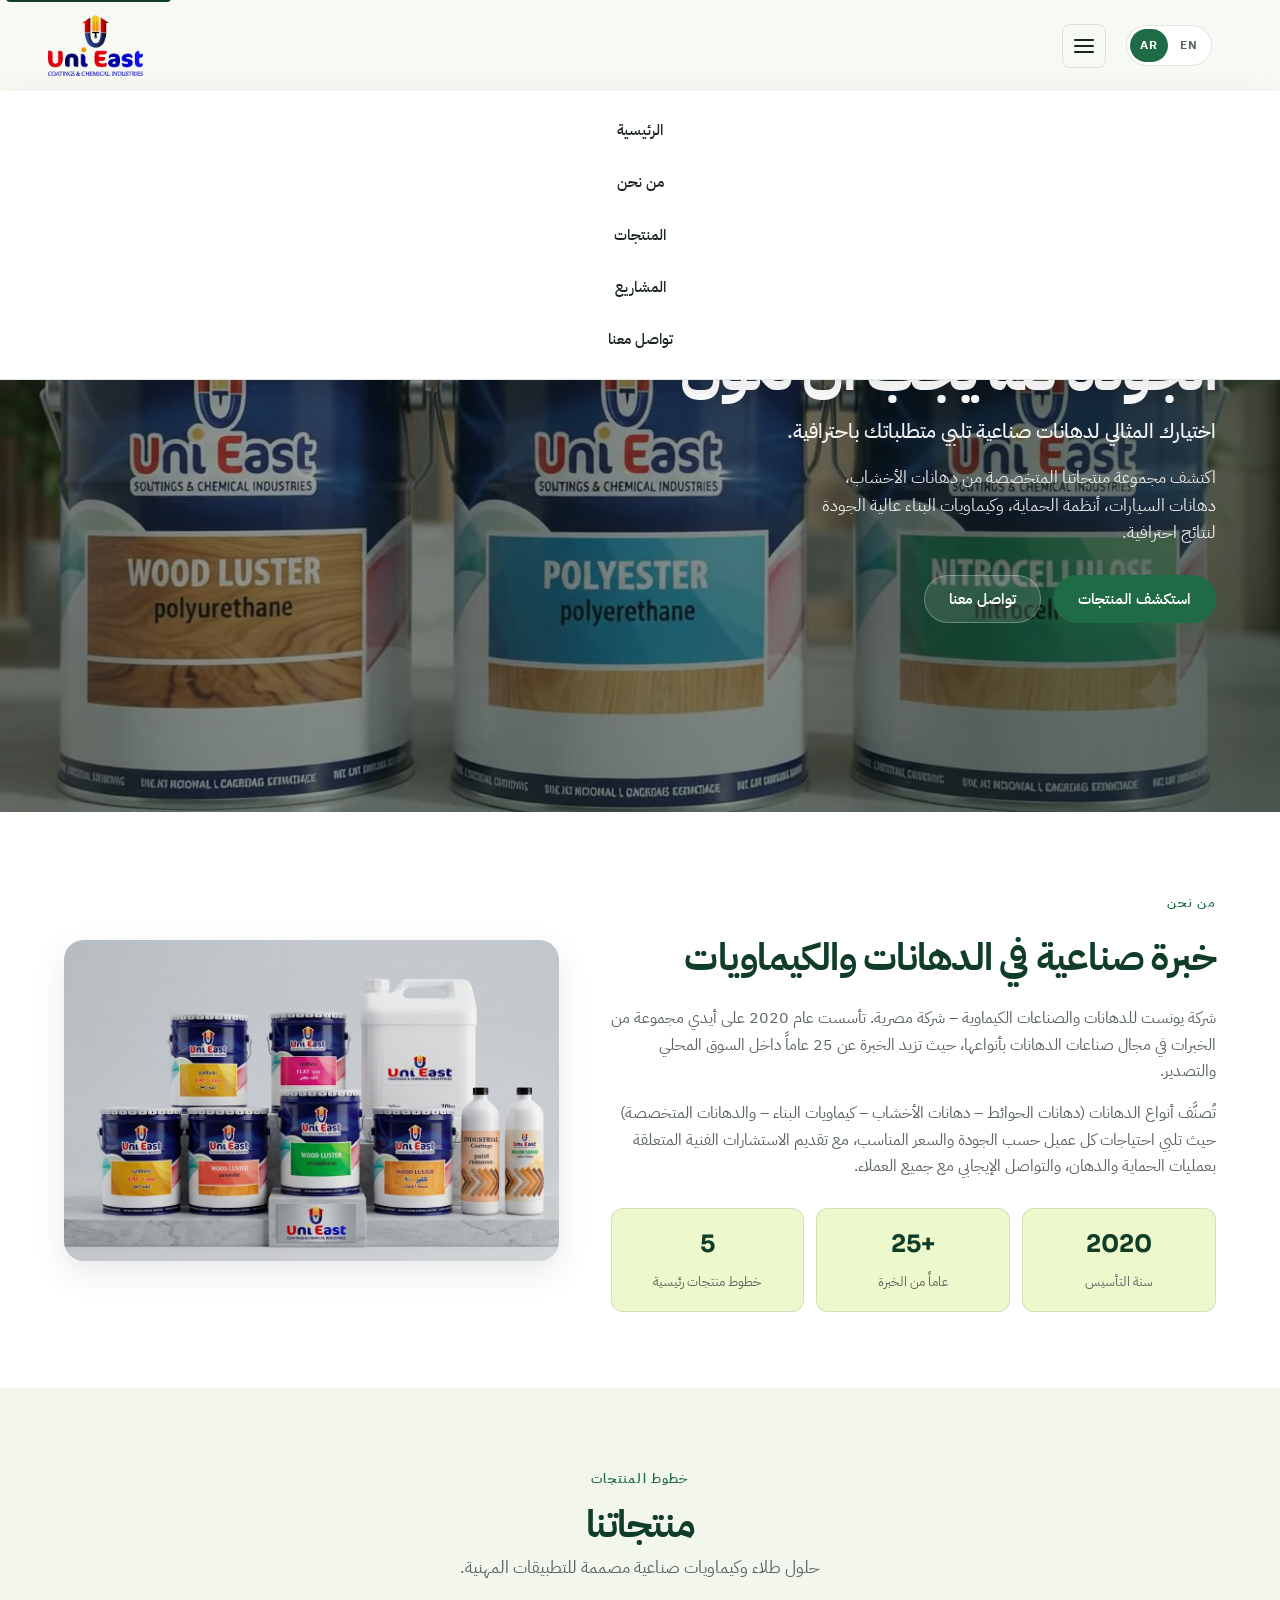
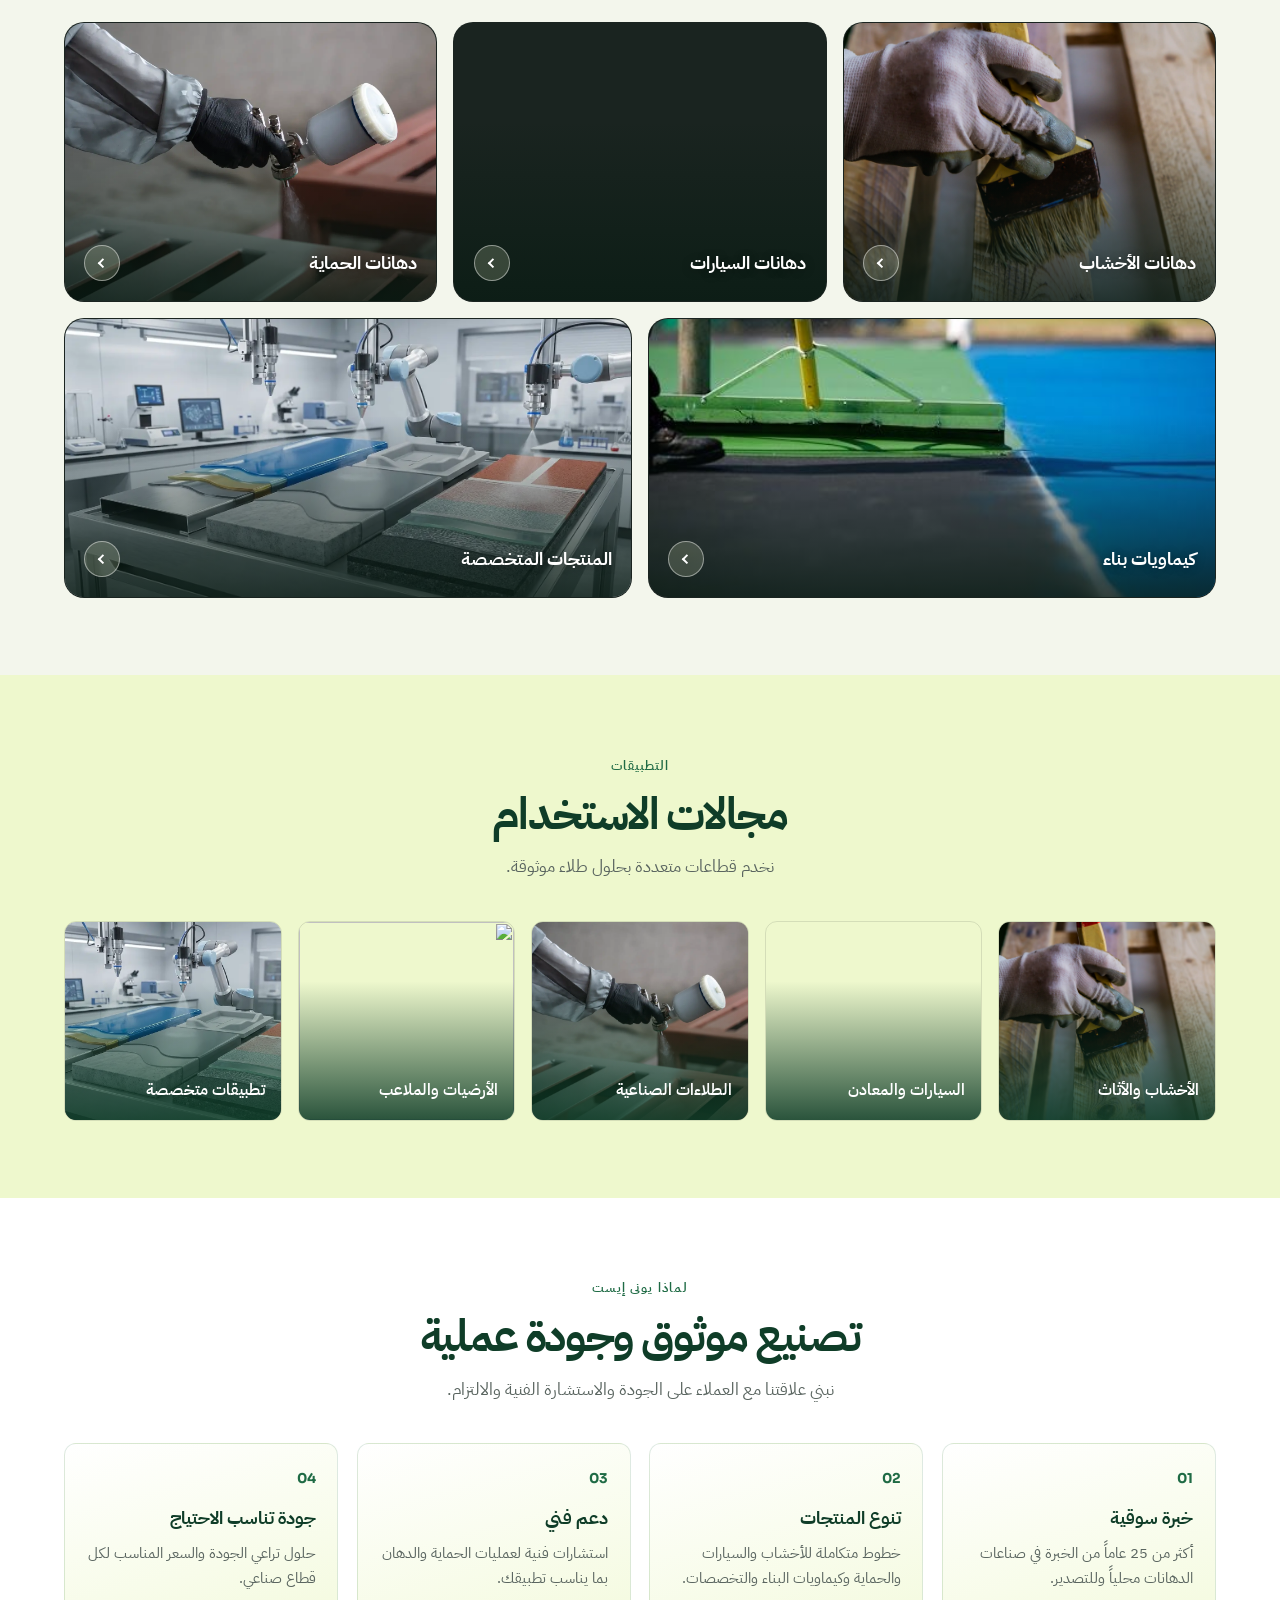
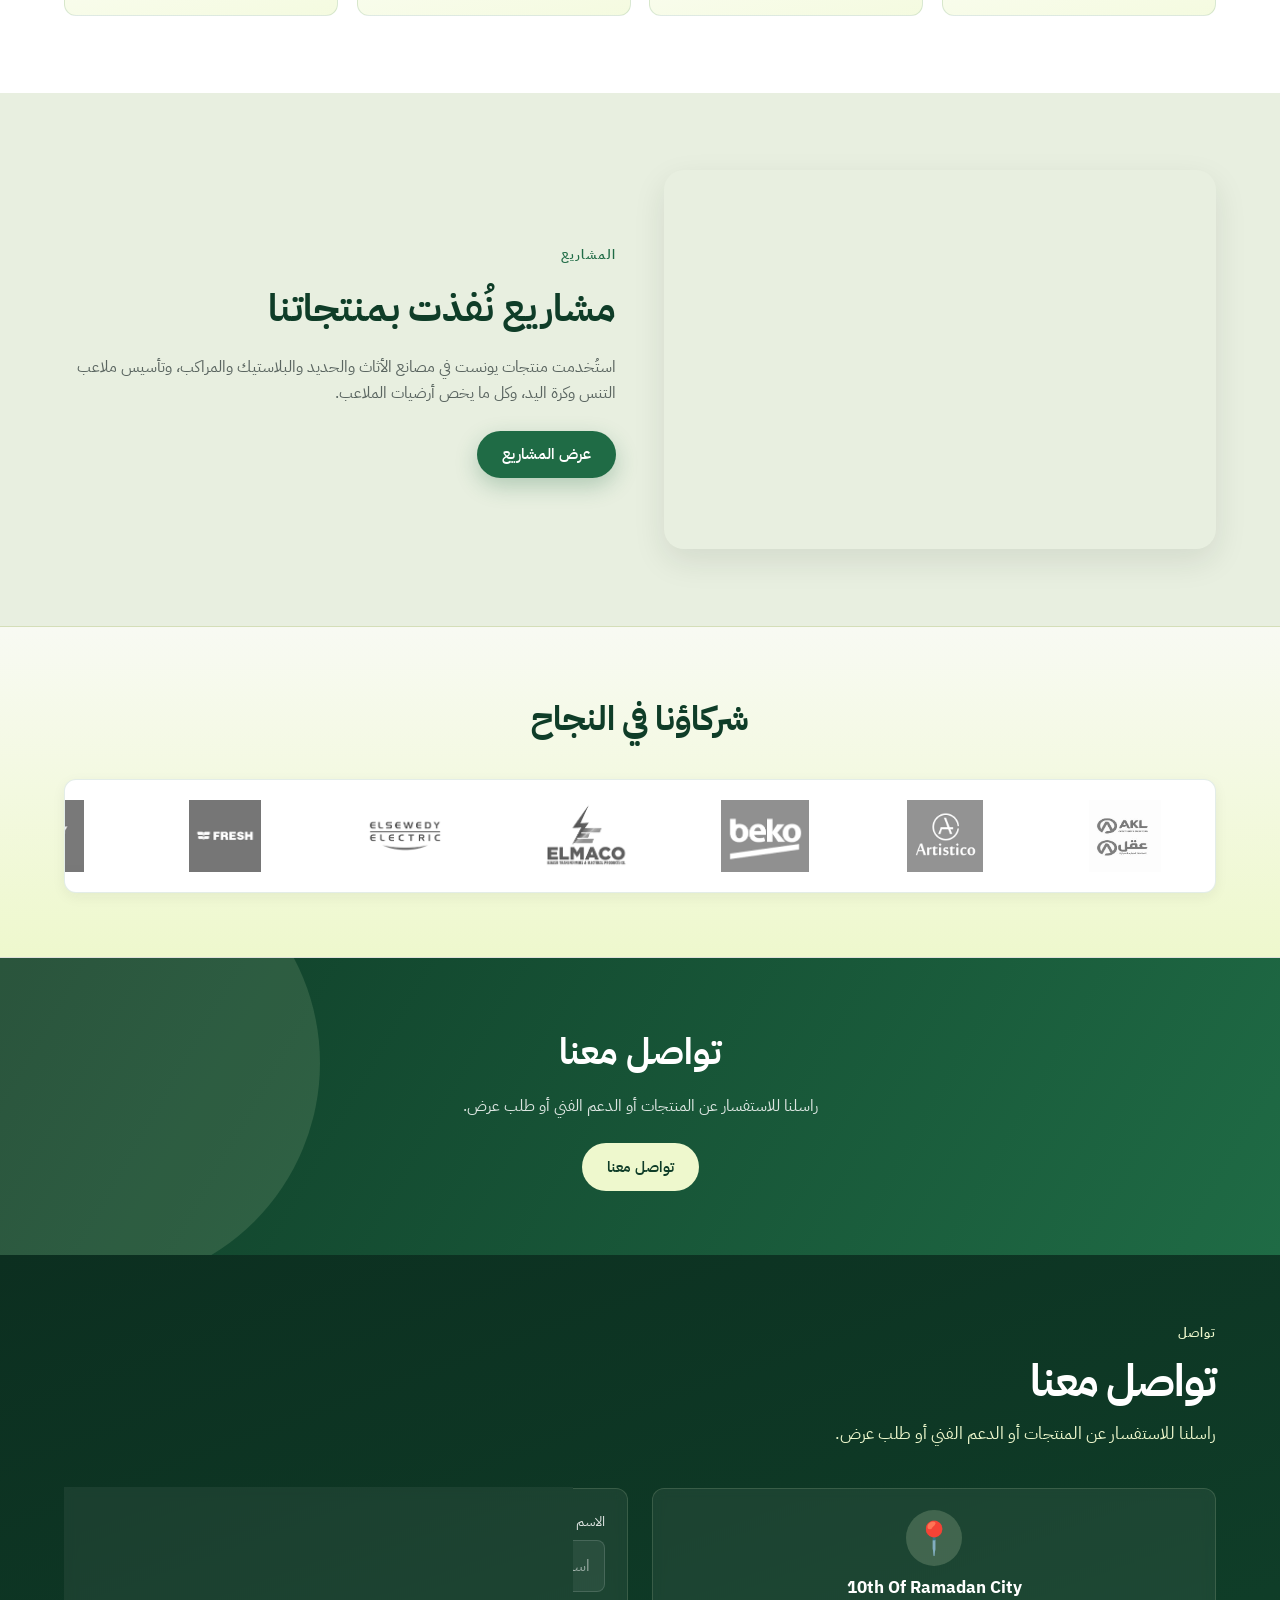
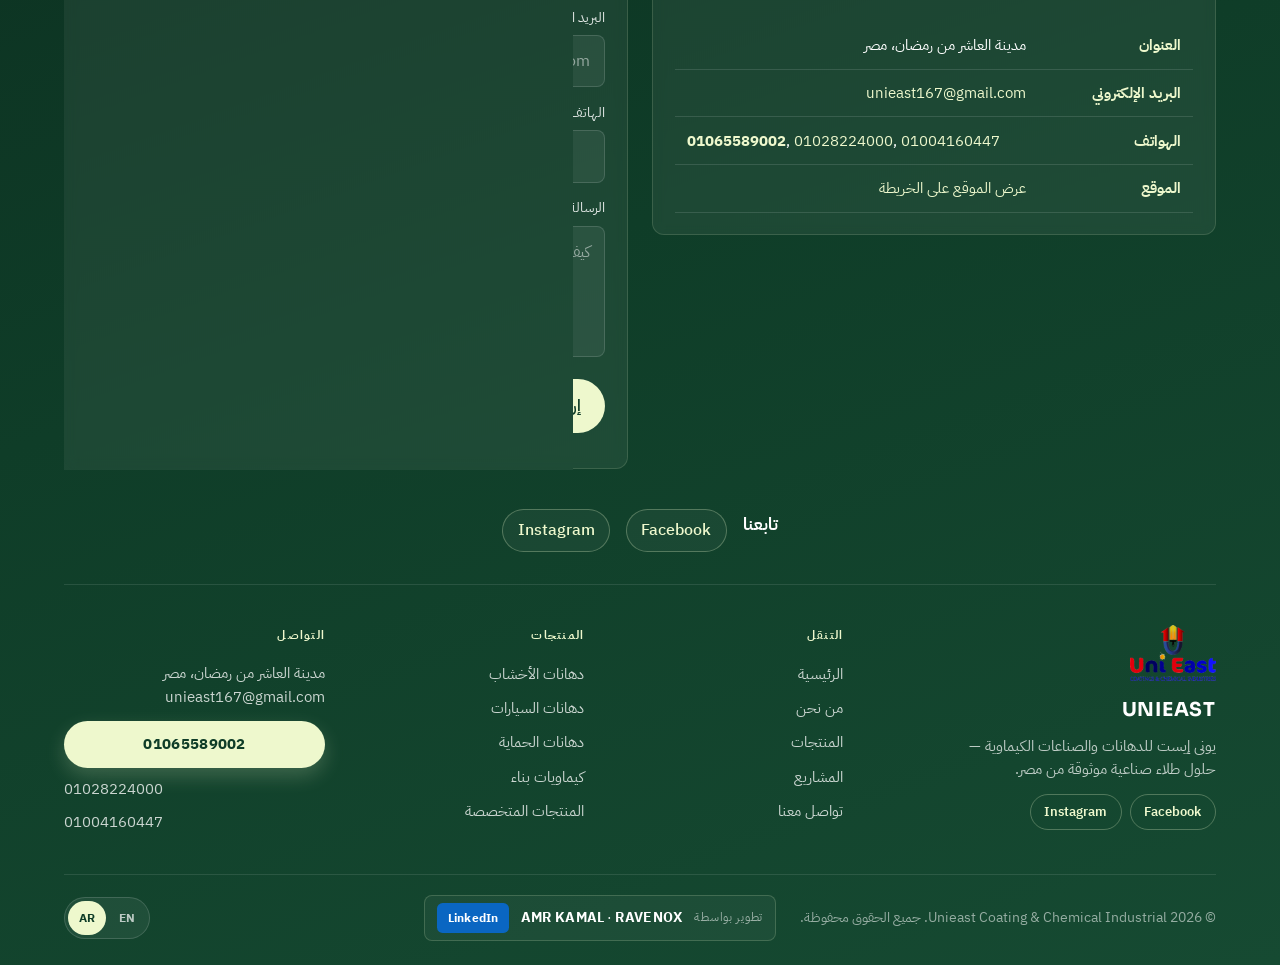
==== commit 8c894311: "Optimize hero video performance" ====
--- a/index.html
+++ b/index.html
@@ -67,11 +67,13 @@
             muted
             loop
             playsinline
+            webkit-playsinline
             preload="metadata"
             poster="images/industjpg.jpg"
             aria-hidden="true"
         >
-            <source src="videos/عاوز_اعمل_فديو_لشركتي_دا_اكبر.mp4" type="video/mp4">
+            <source src="videos/hero-factory-web.webm" type="video/webm">
+            <source src="videos/hero-factory-web.mp4" type="video/mp4">
         </video>
         <div class="hero-overlay" aria-hidden="true"></div>
         <div class="hero-content">
--- a/style.css
+++ b/style.css
@@ -407,6 +407,7 @@
 /* Hero — full-bleed cinematic video background */
 .hero {
   position: relative;
+  isolation: isolate;
   width: 100%;
   max-width: none;
   min-height: 80vh;
@@ -426,8 +427,10 @@
   height: 100%;
   max-width: none;
   object-fit: cover;
-  object-position: center center;
+  object-position: center;
   display: block;
+  opacity: 1;
+  visibility: visible;
   pointer-events: none;
   z-index: 0;
 }
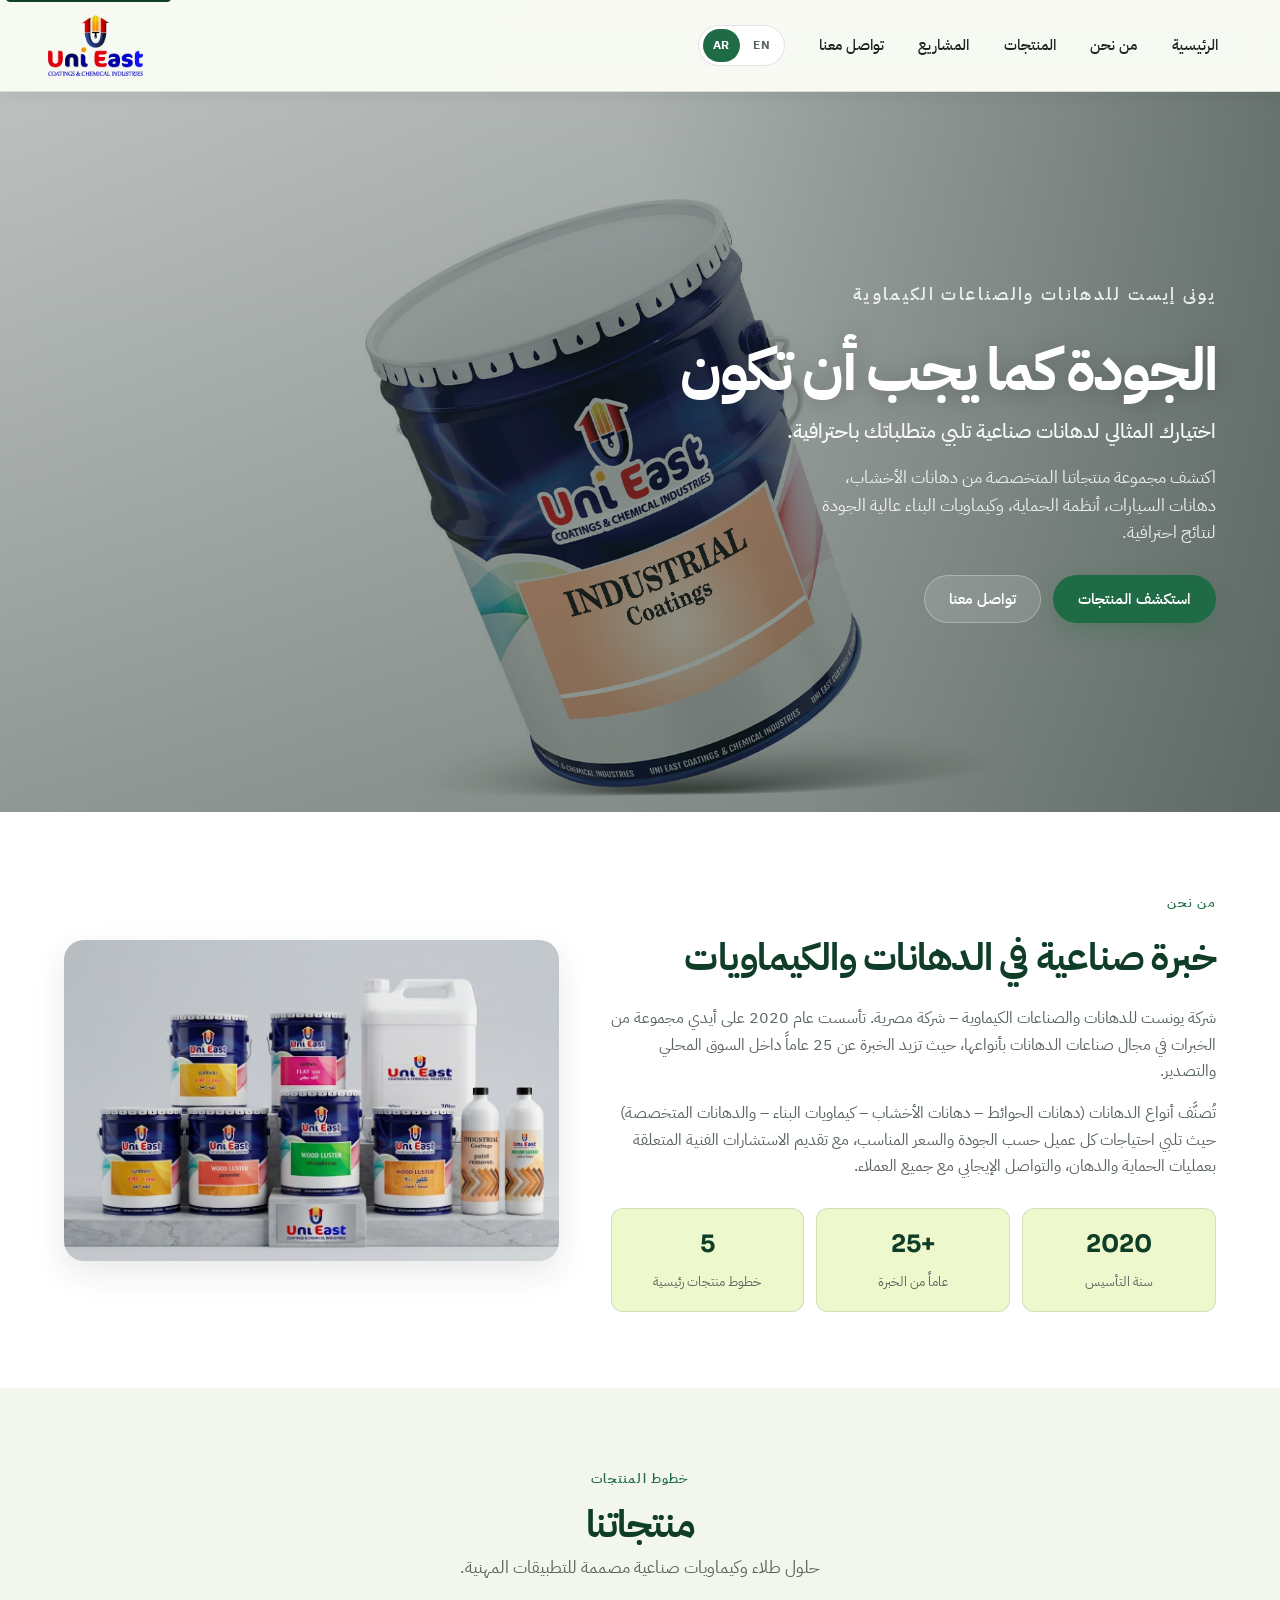
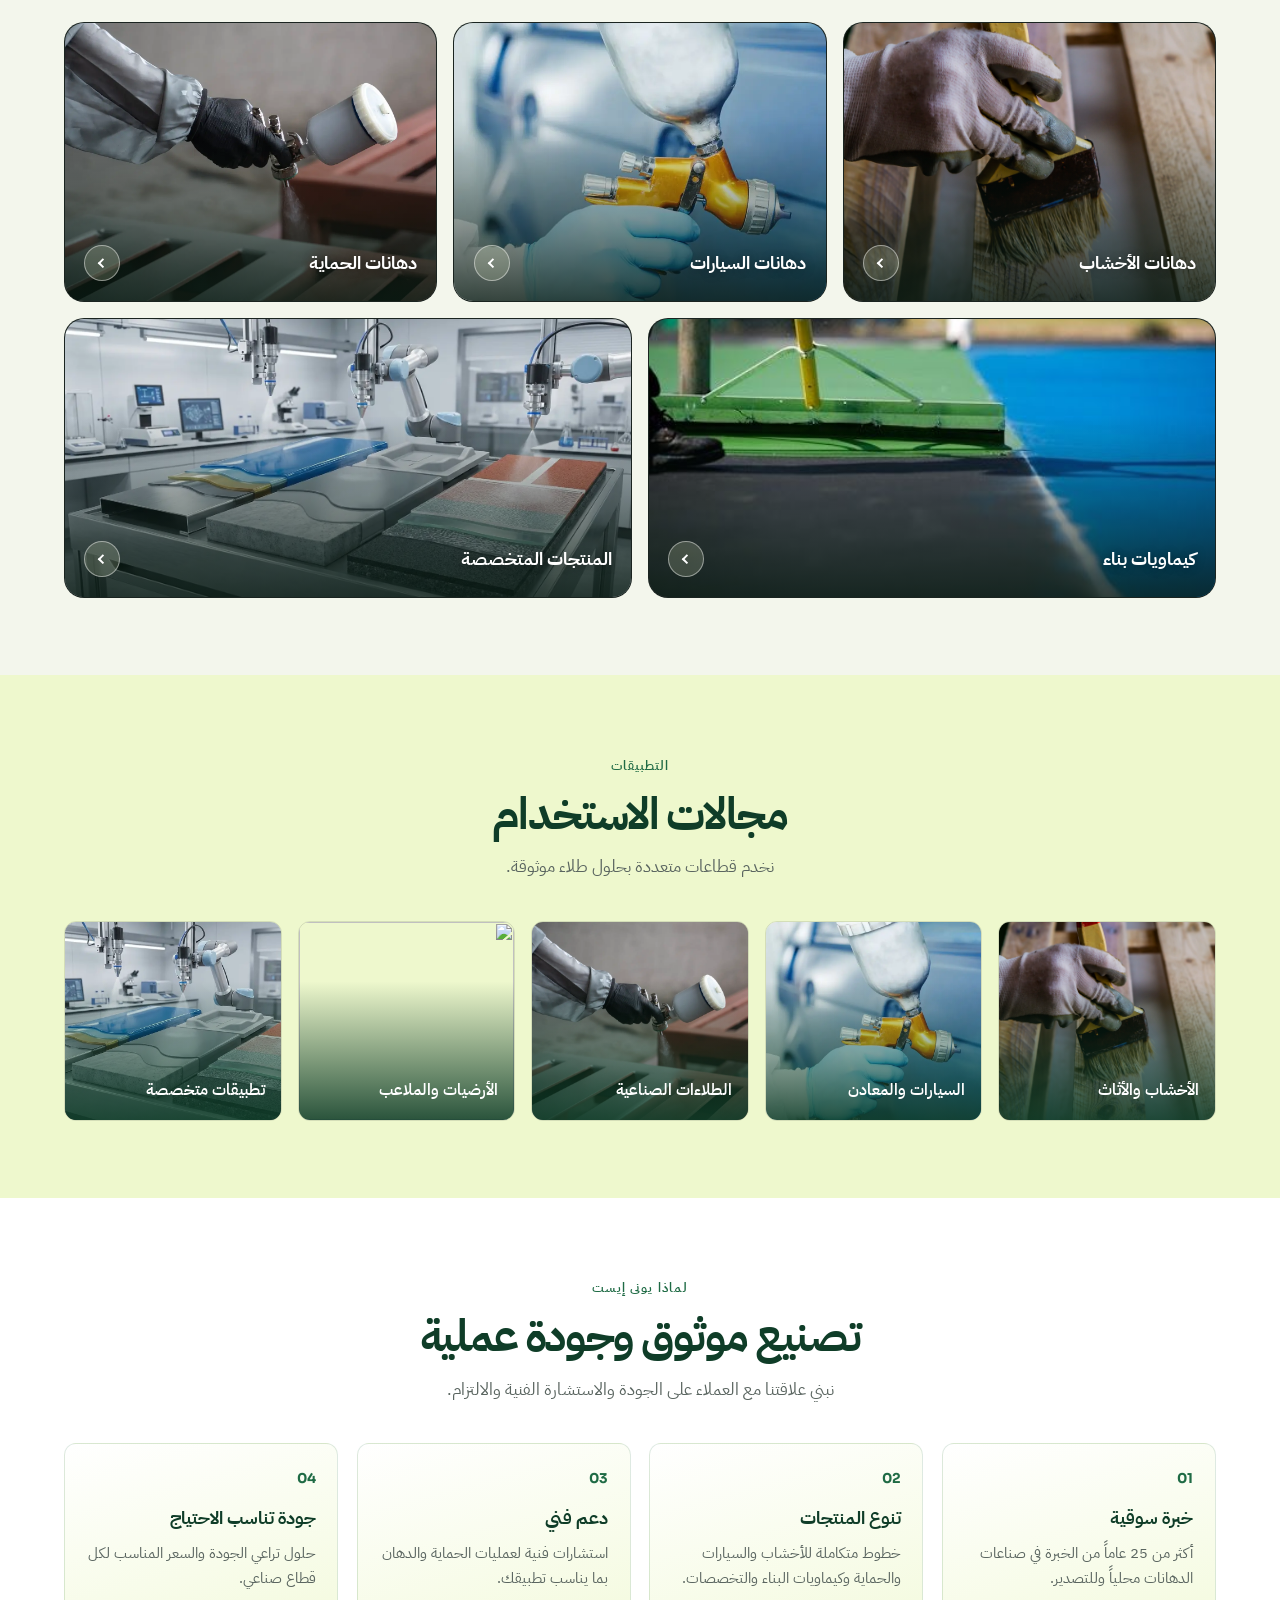
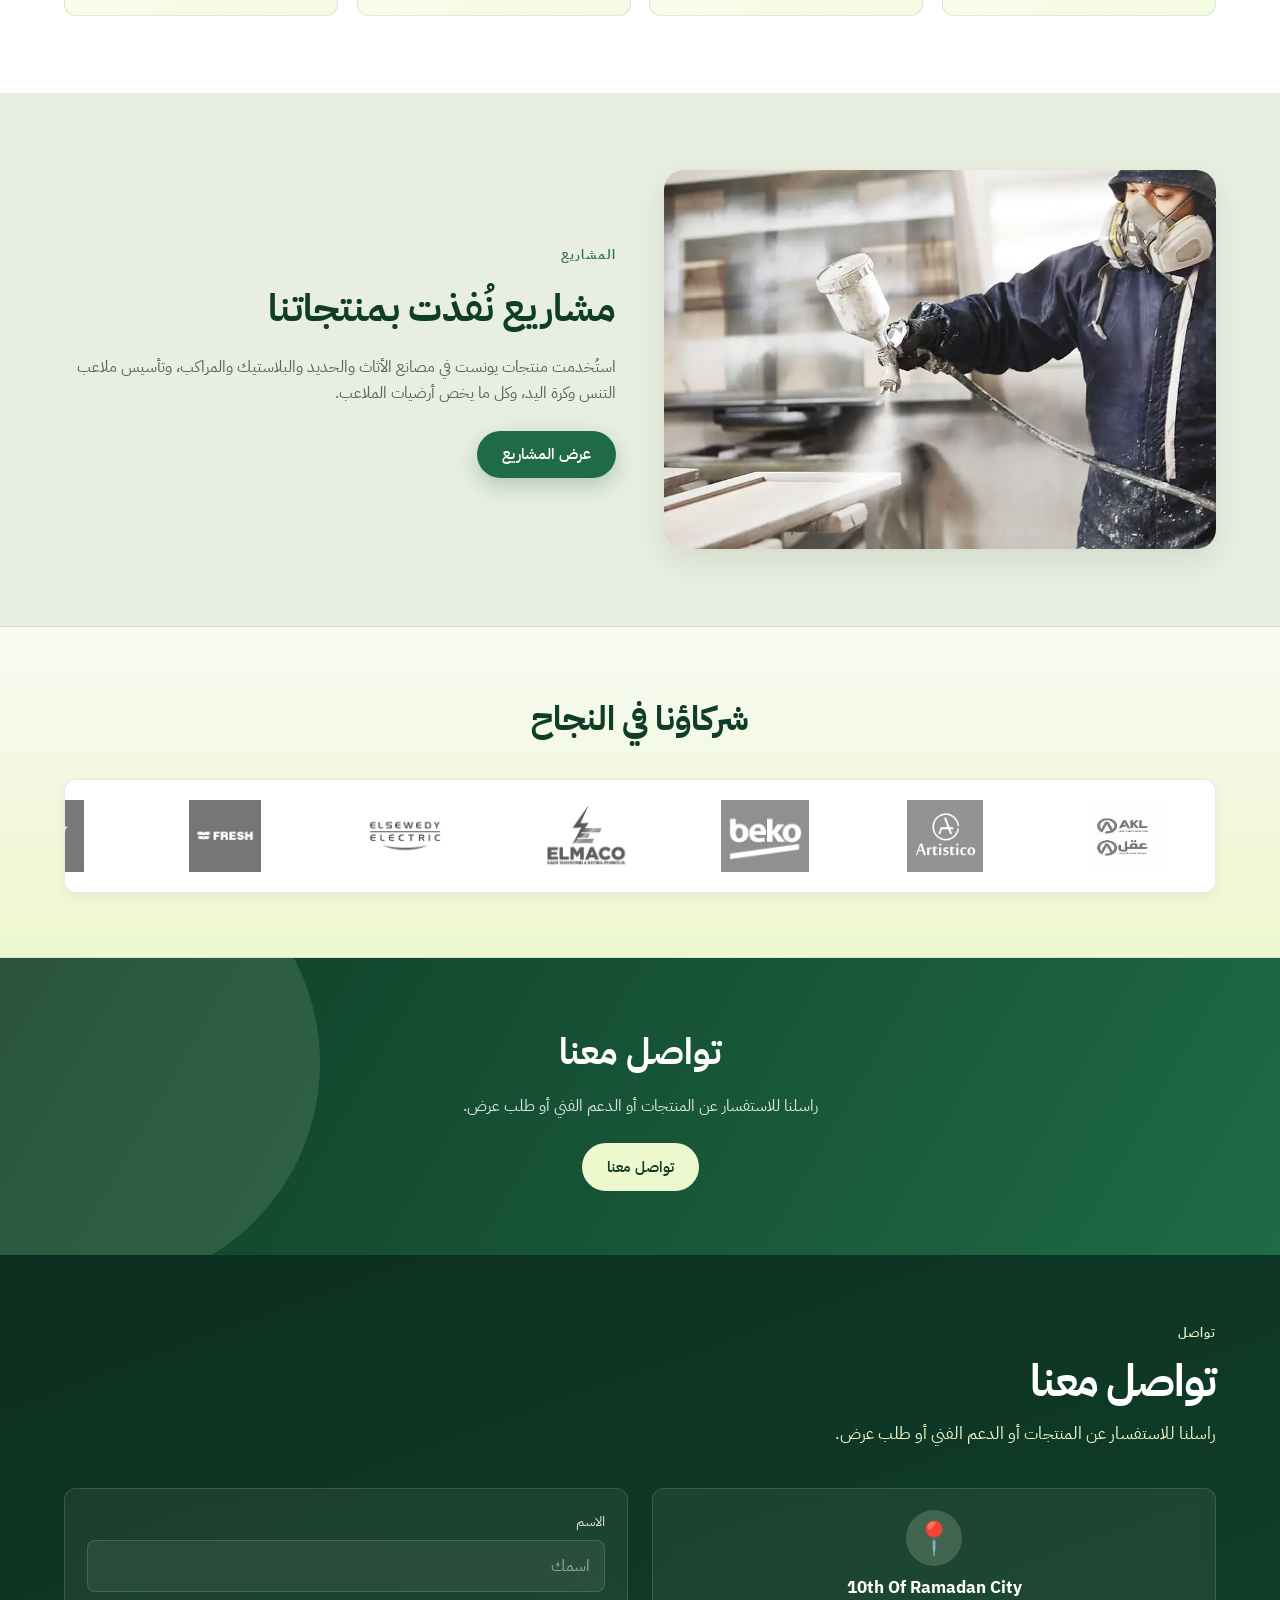
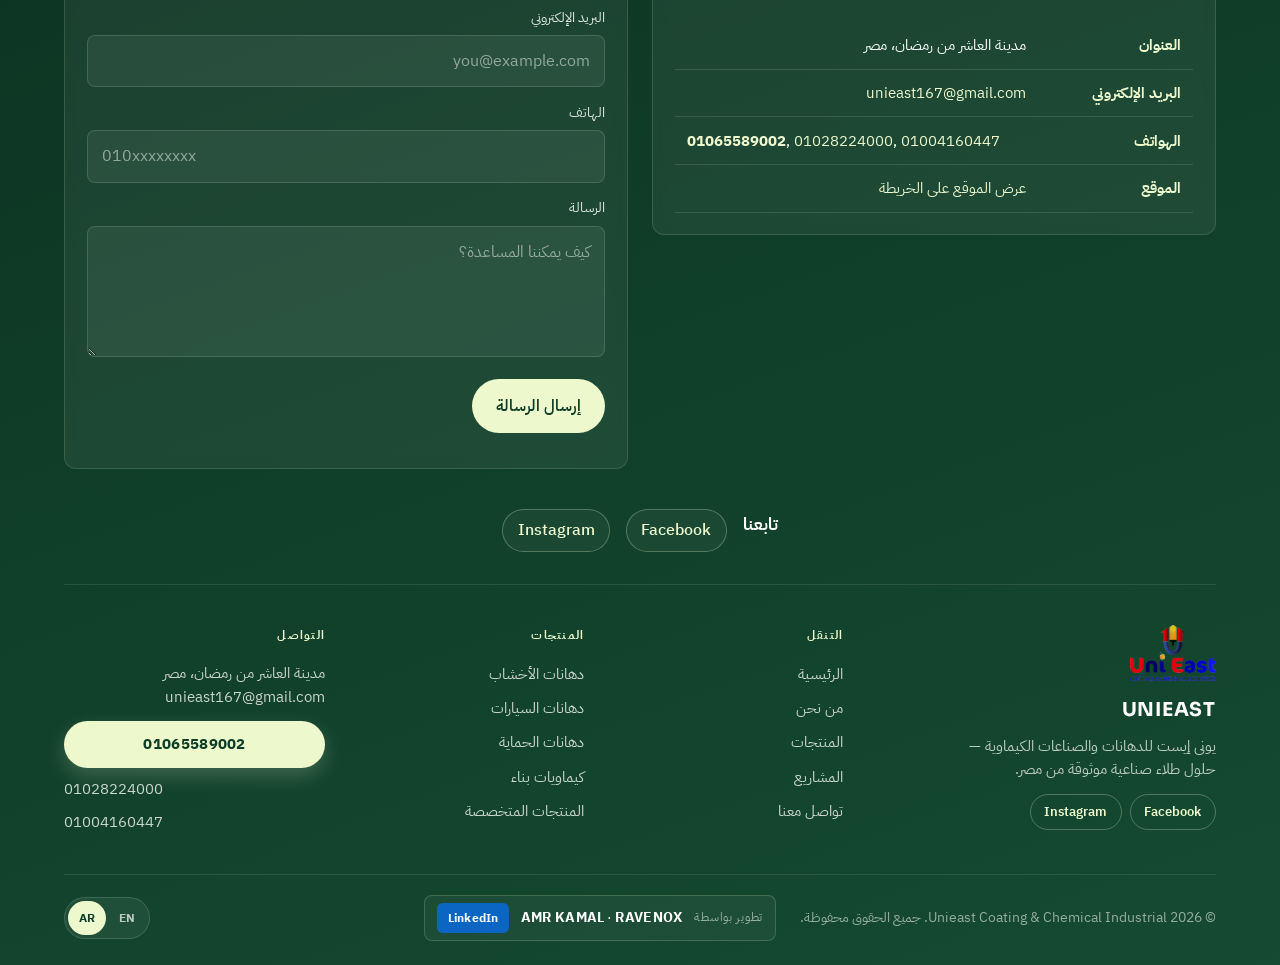
==== commit 6fb51d4d: "Fix hero video playback" ====
--- a/index.html
+++ b/index.html
@@ -72,7 +72,6 @@
             poster="images/industjpg.jpg"
             aria-hidden="true"
         >
-            <source src="videos/hero-factory-web.webm" type="video/webm">
             <source src="videos/hero-factory-web.mp4" type="video/mp4">
         </video>
         <div class="hero-overlay" aria-hidden="true"></div>
